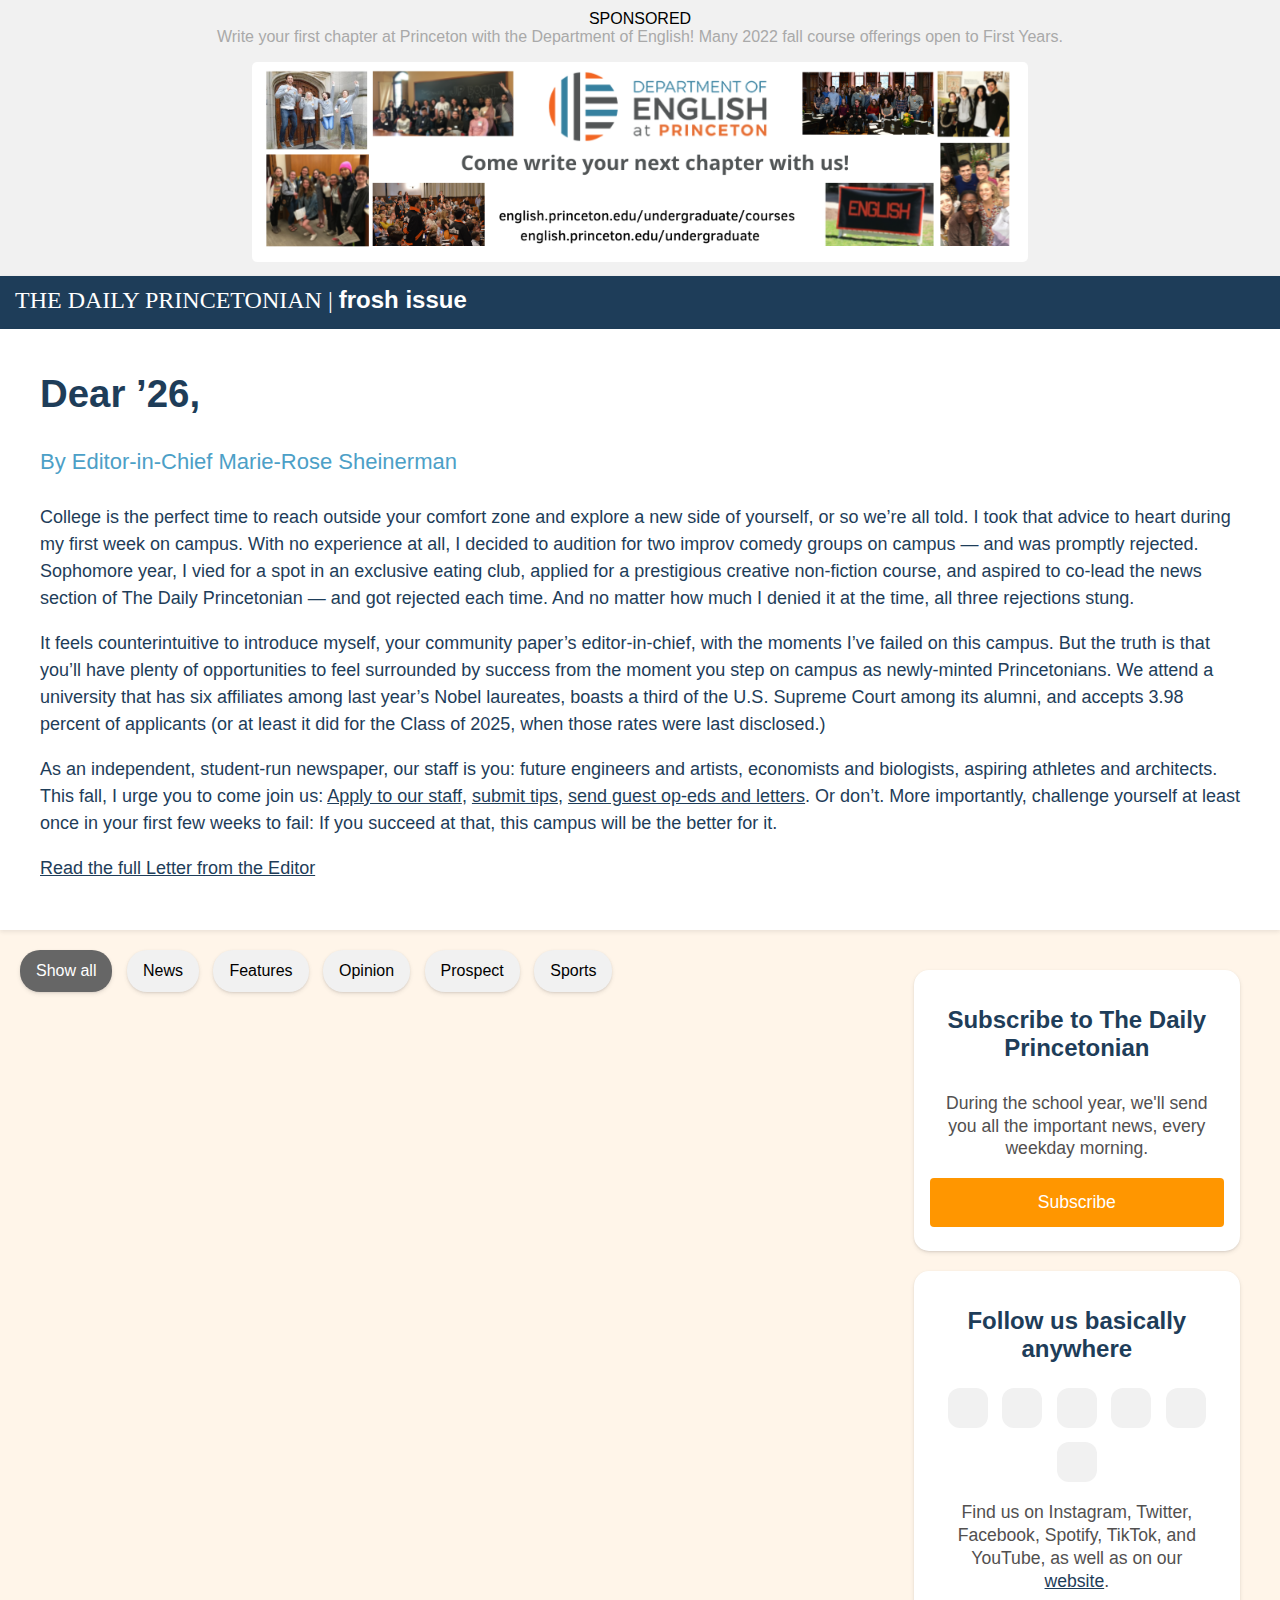
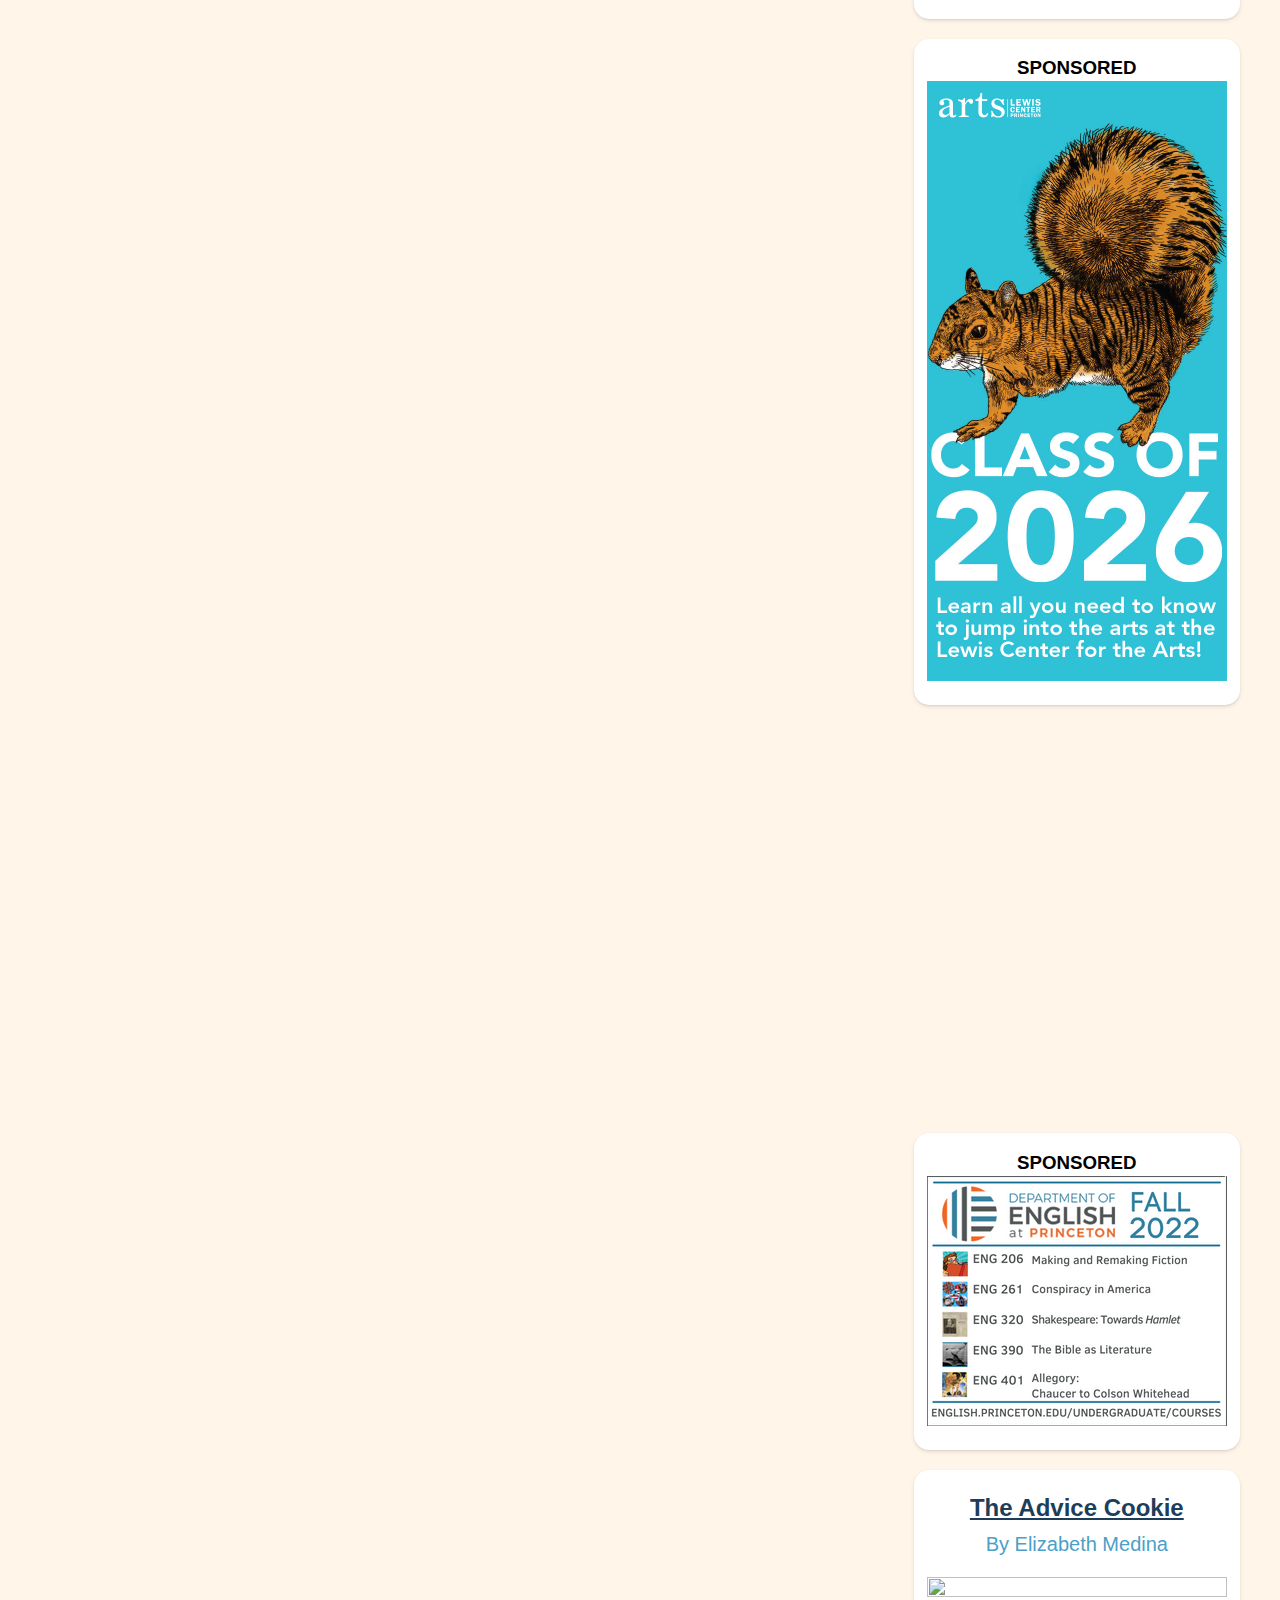
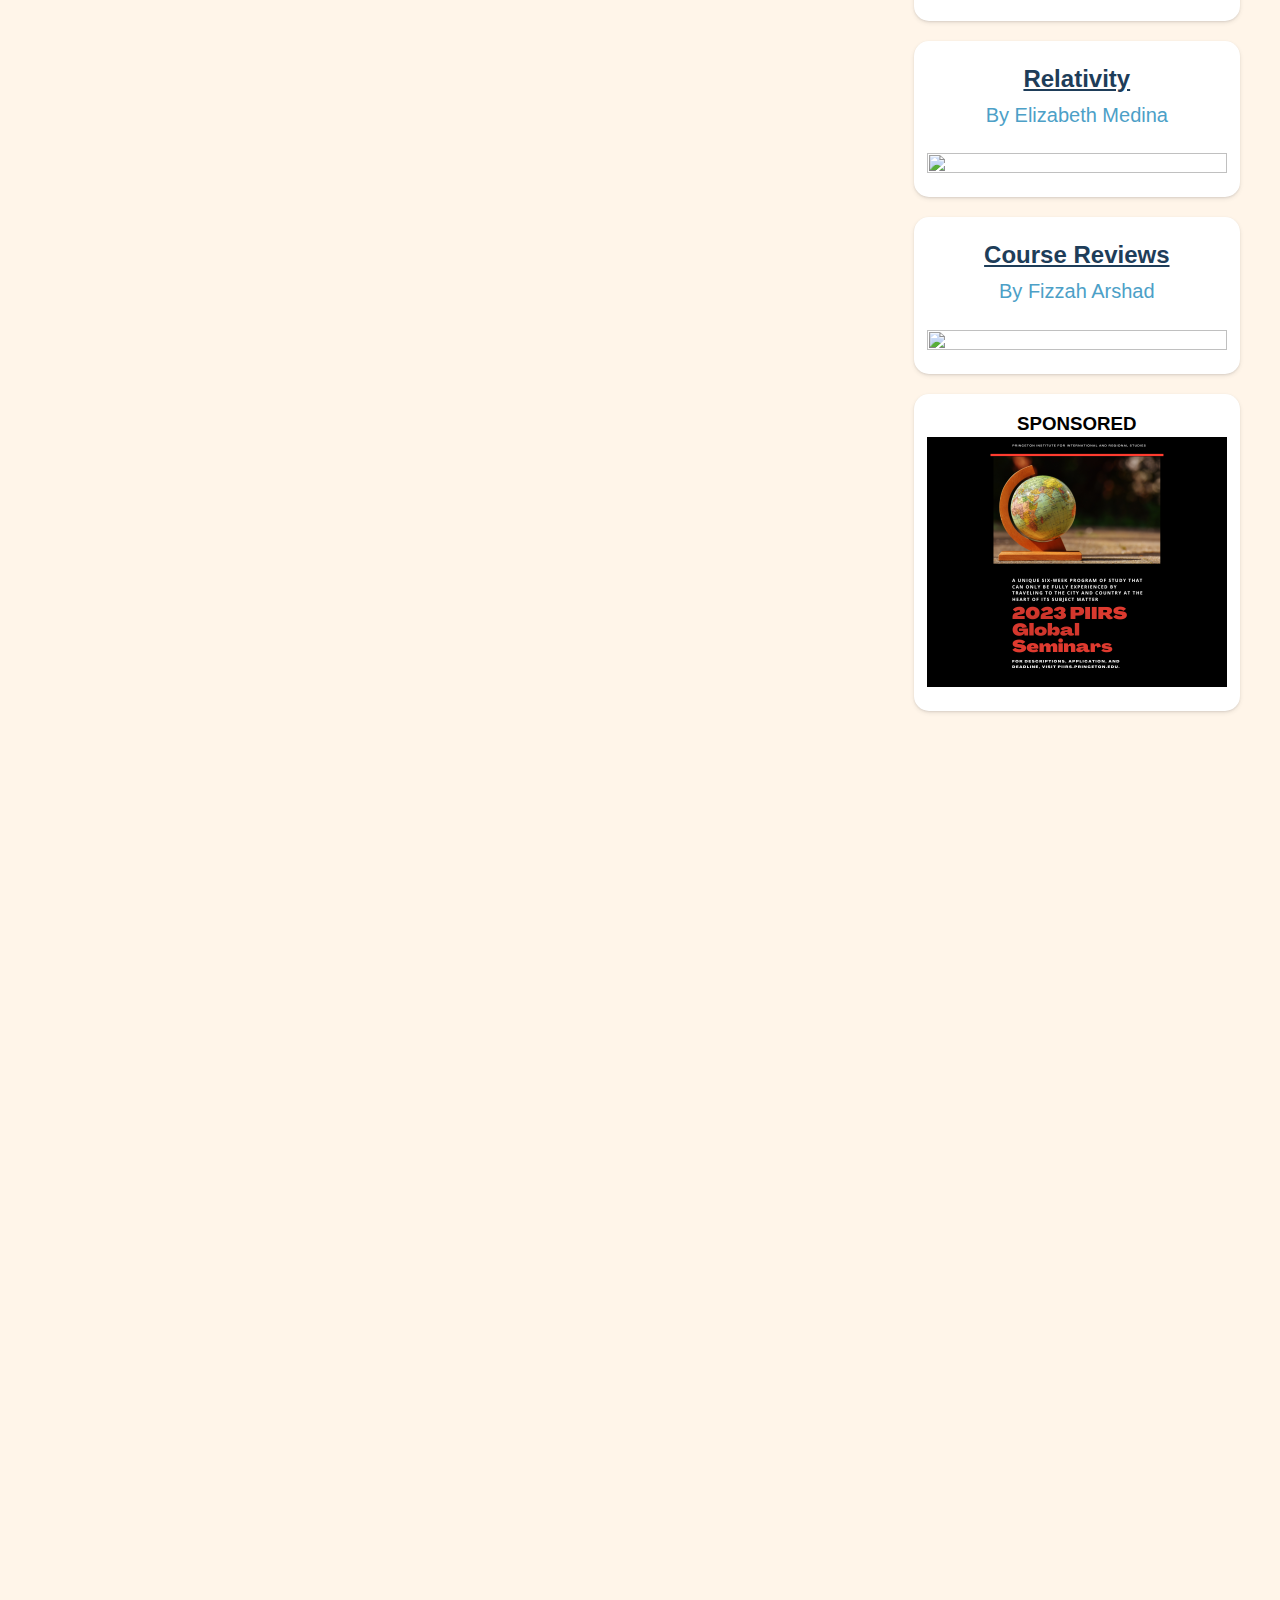
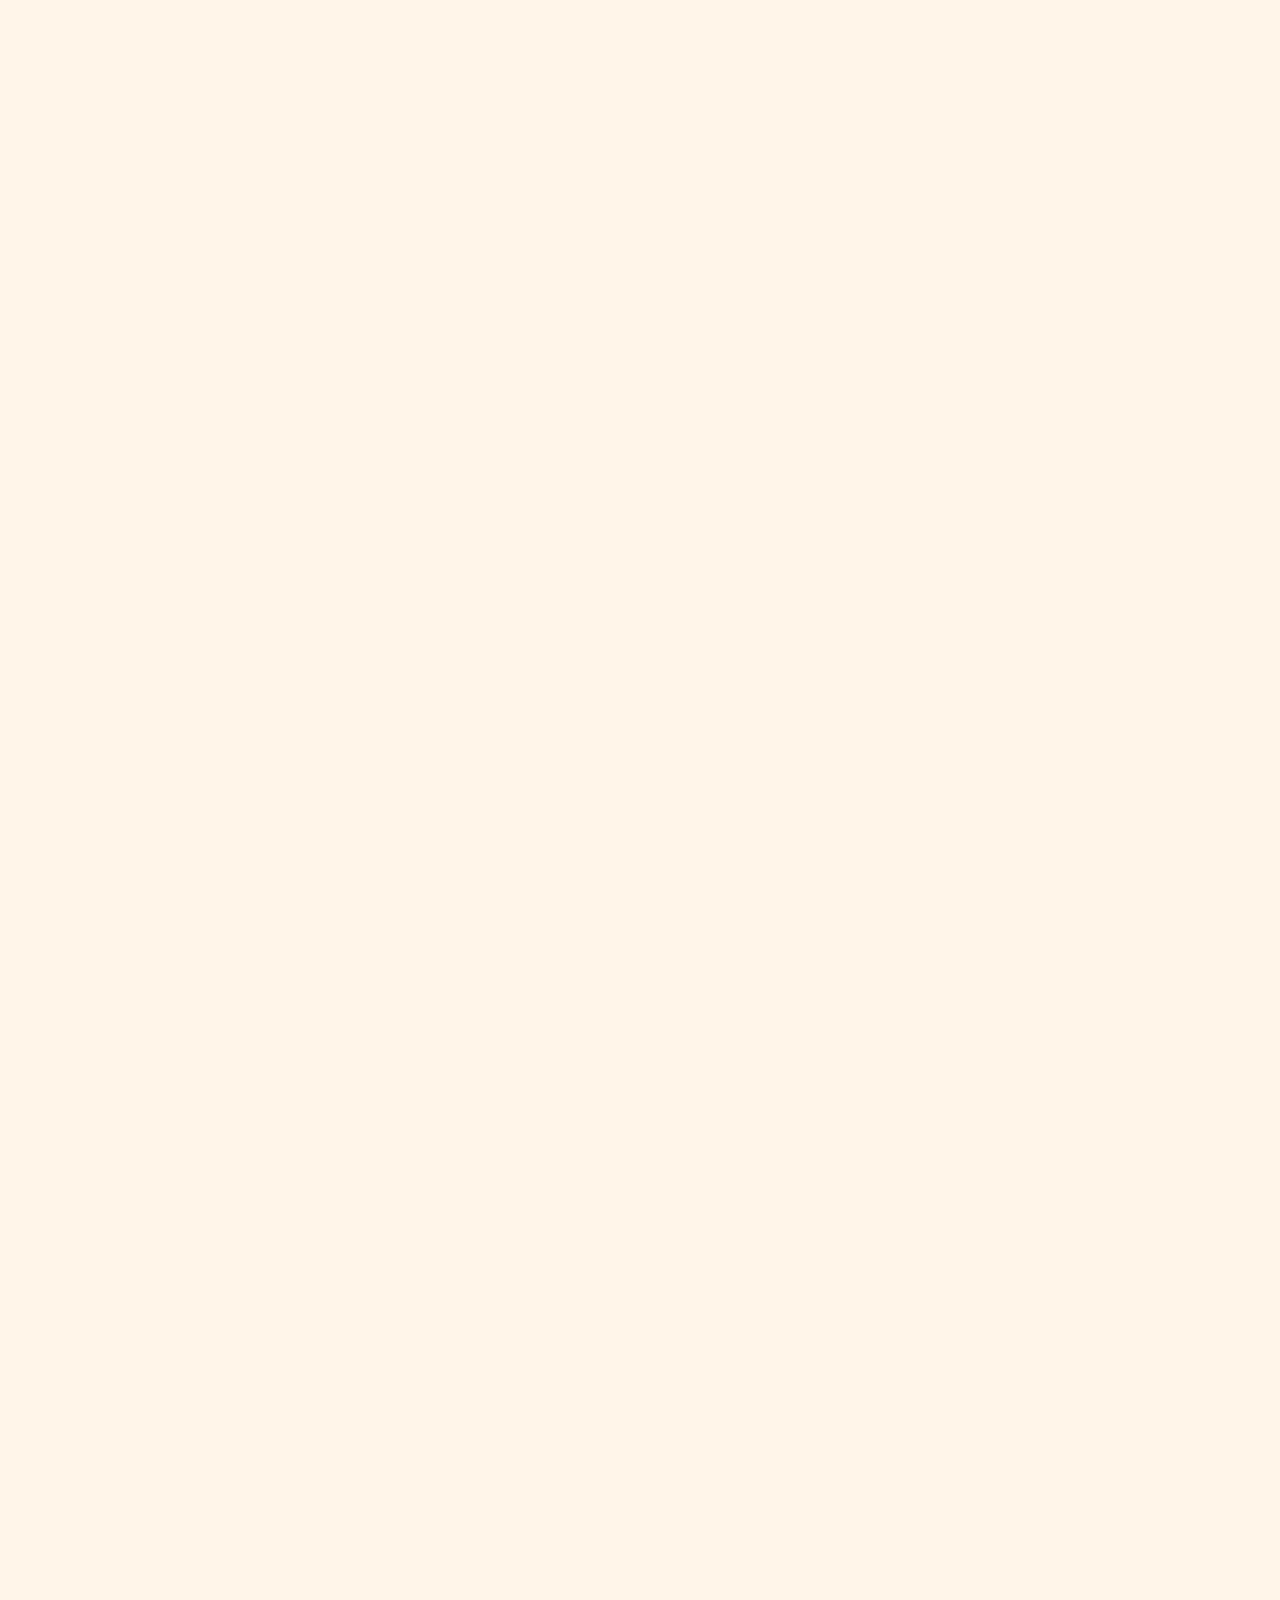
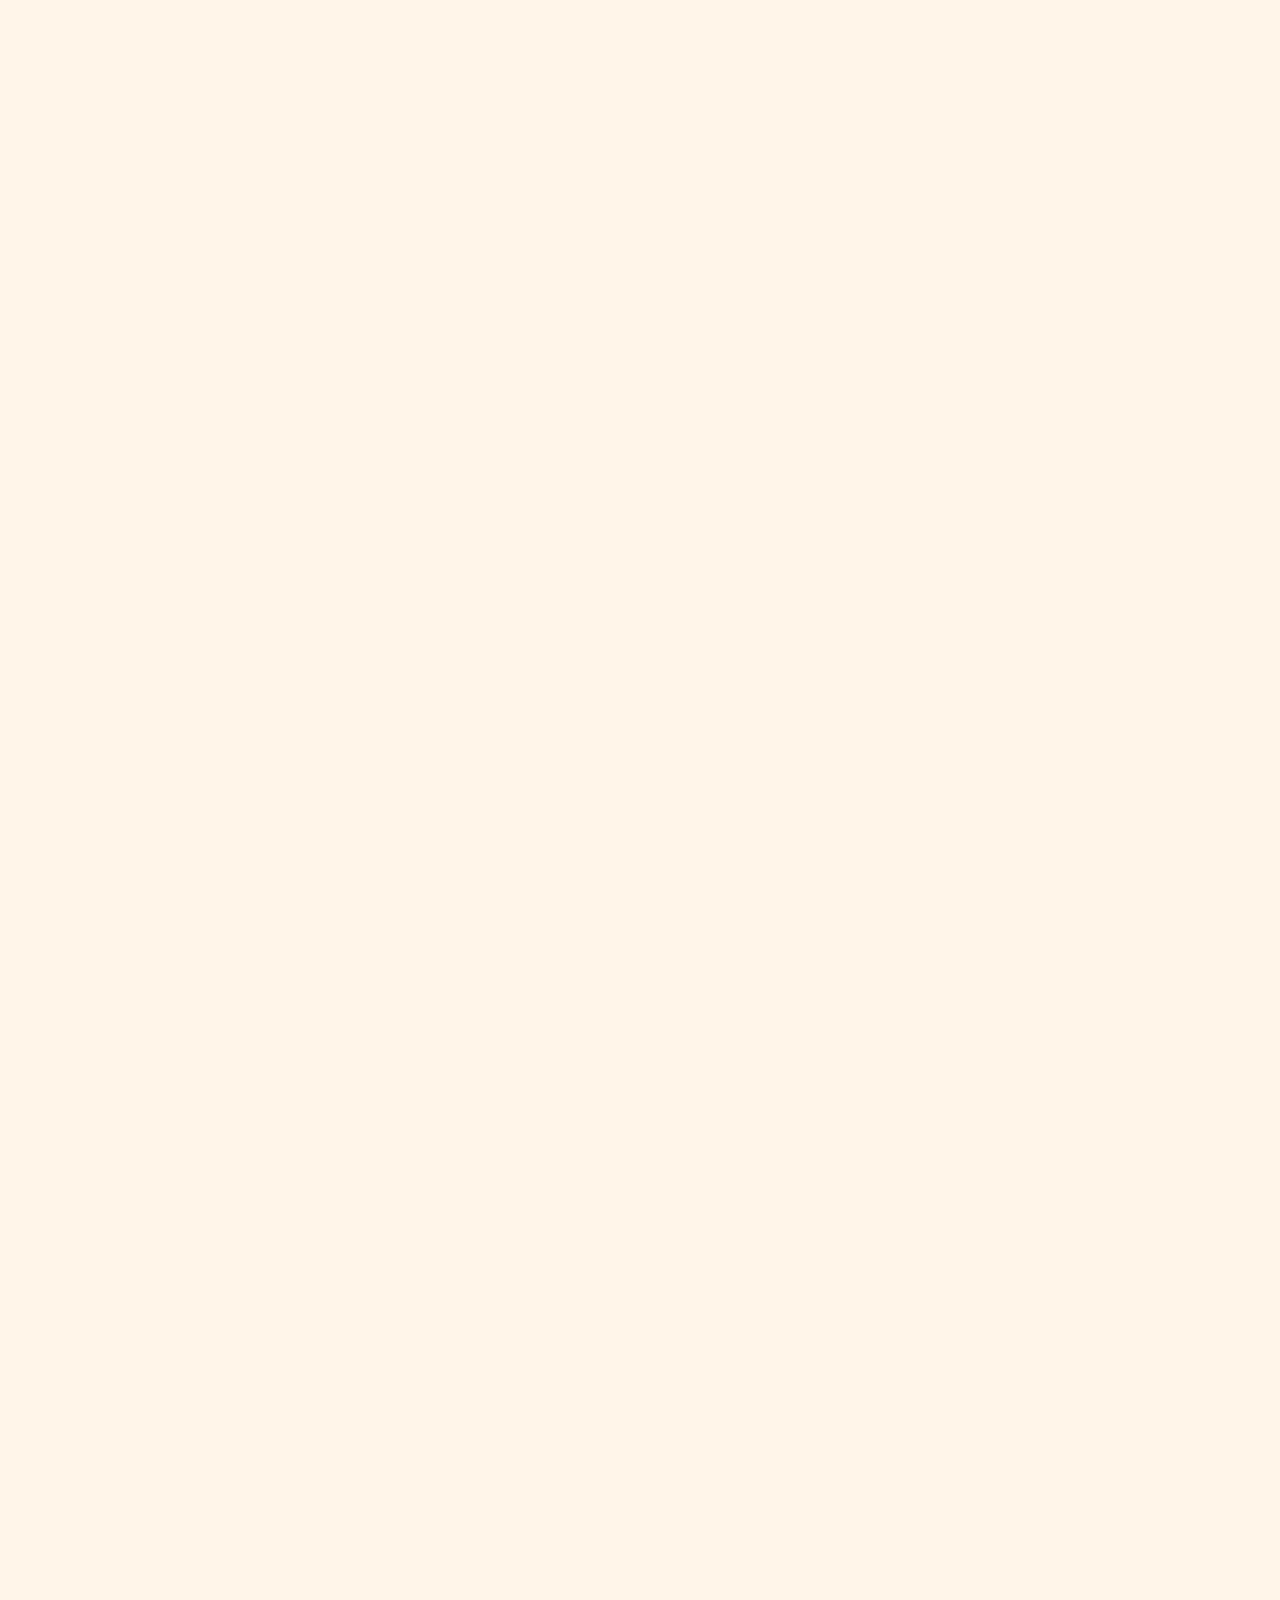
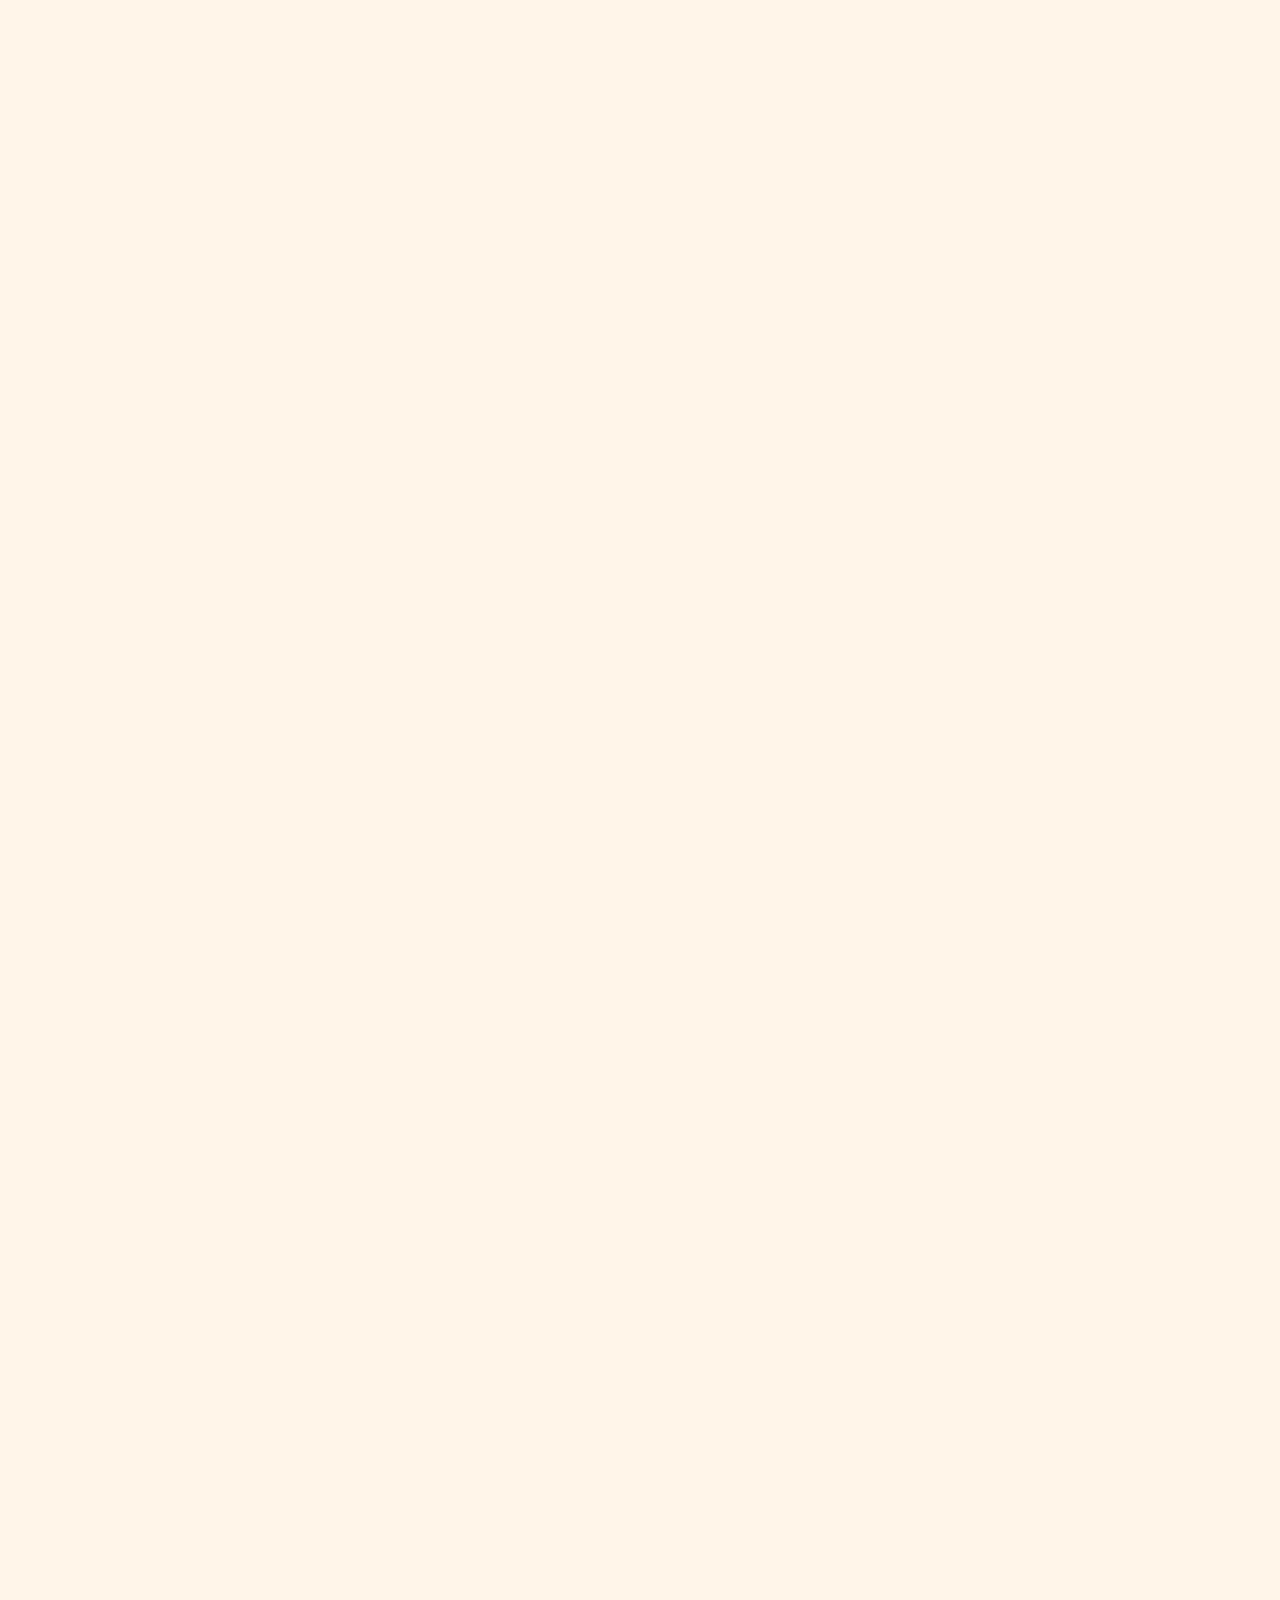
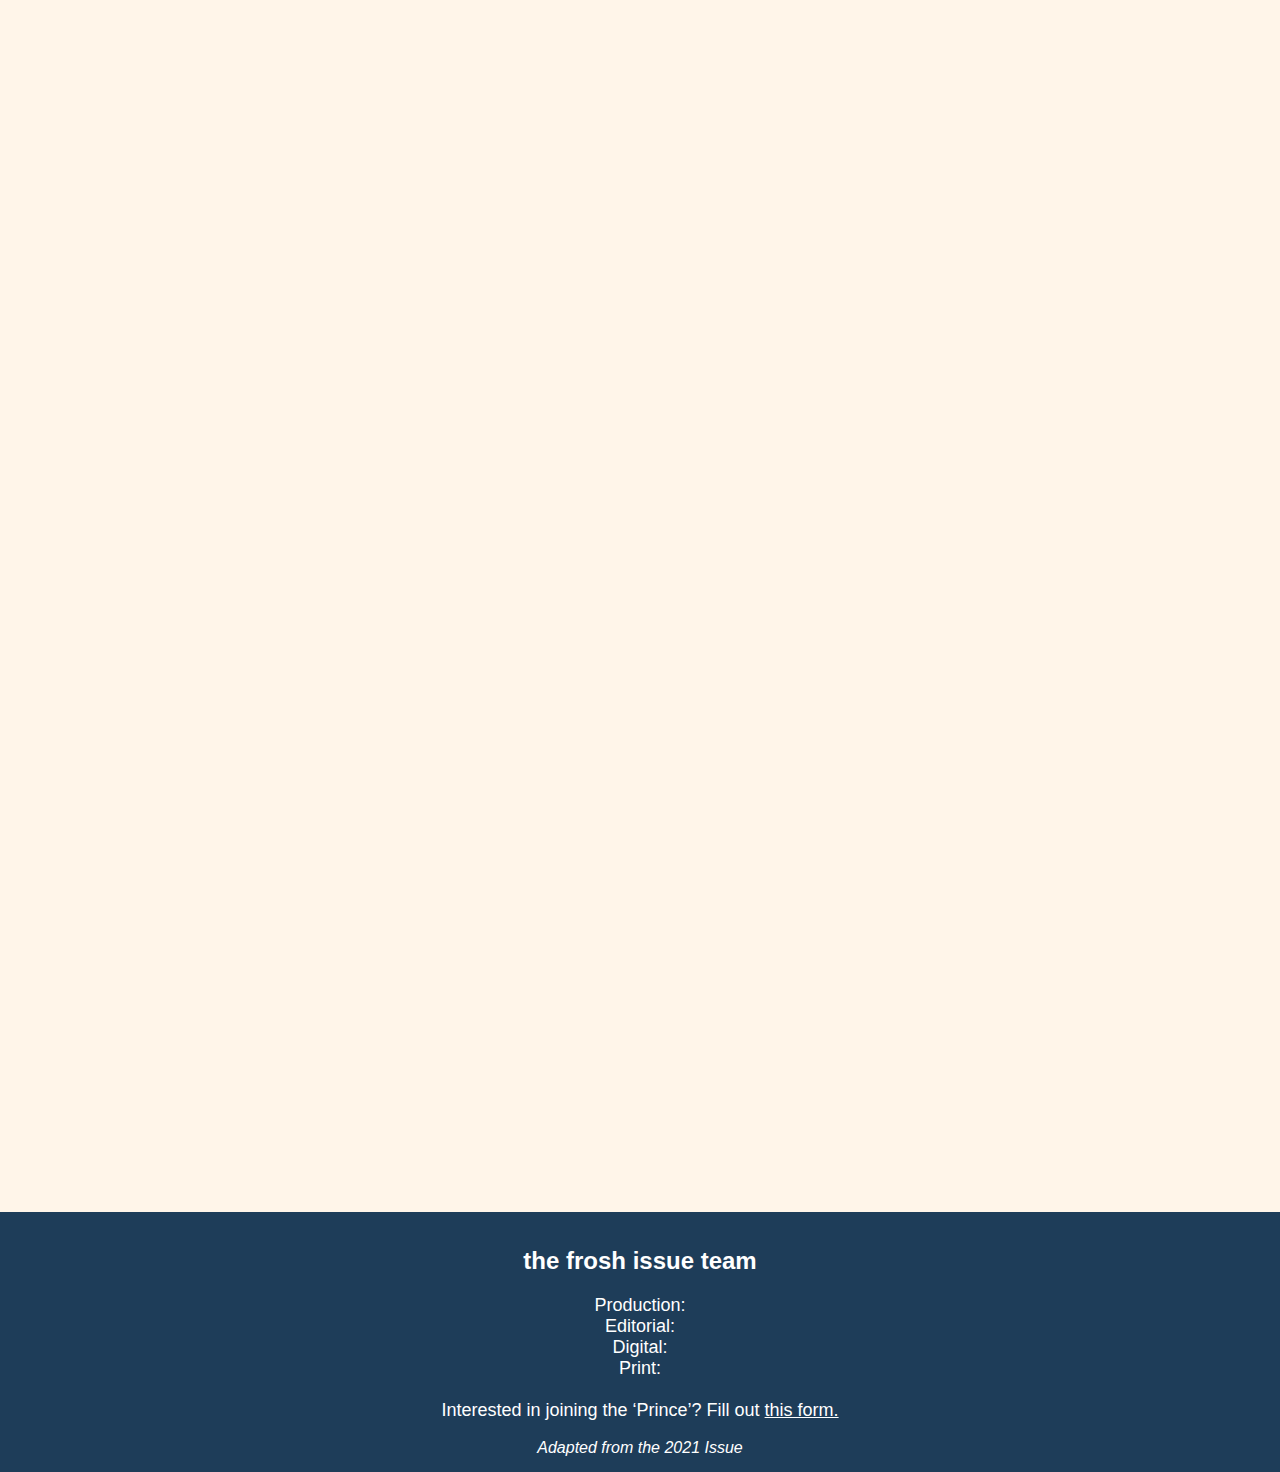
==== frosh.dailyprincetonian.com-master/index.html @ 1b33a197 "minor changes" ====
<!DOCTYPE html>
<html>
  <head>
    <meta charset="utf-8">

    <meta property="og:title" content="The 2025 frosh issue">
  <meta property="og:description" content="As you begin your Princeton journey, we would like to introduce ourselves.">
  <meta property="og:image" content="https://assets.dailyprincetonian.com/frosh.dailyprincetonian.com/preview.png">
  <meta property="og:url" content="https://frosh.dailyprincetonian.com/">

  <meta property="twitter:title" content="The 2025 frosh issue">
  <meta property="twitter:description" content="As you begin your Princeton journey, we would like to introduce ourselves.">
  <meta property="twitter:image" content="https://assets.dailyprincetonian.com/frosh.dailyprincetonian.com/preview.png">
  <meta property="twitter:card" content="https://assets.dailyprincetonian.com/frosh.dailyprincetonian.com/preview.png">

    <meta name="viewport" content="width=device-width">
    <title>Frosh Issue Class of 2025</title>
    <link href="style.css" rel="stylesheet" type="text/css" />
    <link rel="stylesheet" href="https://use.typekit.net/gkx8zdh.css">
    <link rel="stylesheet" href="https://use.typekit.net/kha5kwj.css">
      
    <link rel="stylesheet" href="https://use.typekit.net/mhl8zjo.css">

   

    <link href="https://unpkg.com/aos@2.3.1/dist/aos.css" rel="stylesheet">
    <link rel="stylesheet" href="https://unpkg.com/aos@next/dist/aos.css"/>

 <link rel="stylesheet" href="https://cdnjs.cloudflare.com/ajax/libs/font-awesome/5.15.3/css/all.min.css" integrity="sha512-iBBXm8fW90+nuLcSKlbmrPcLa0OT92xO1BIsZ+ywDWZCvqsWgccV3gFoRBv0z+8dLJgyAHIhR35VZc2oM/gI1w==" crossorigin="anonymous" referrerpolicy="no-referrer" />

 <link rel="icon" type="image/x-icon" href="https://dirgyzwl2hnqq.cloudfront.net/8ab5ccf6483af37484451354a9d9e4e3/dist/img/favicons/android-icon-192x192.png">

  </head>


  <body>

    
    <script src="https://ajax.googleapis.com/ajax/libs/jquery/3.3.1/jquery.min.js"></script>

    <script src="script.js"></script>

   
<script>
$(document).ready(function(){
  // Add smooth scrolling to all links
  $("a").on('click', function(event) {

    // Make sure this.hash has a value before overriding default behavior
    if (this.hash !== "") {
      // Prevent default anchor click behavior
      event.preventDefault();

      // Store hash
      var hash = this.hash;

      // Using jQuery's animate() method to add smooth page scroll
      // The optional number (800) specifies the number of milliseconds it takes to scroll to the specified area
      $('html, body').animate({
        scrollTop: $(hash).offset().top
      }, 1000, function(){
   
        // Add hash (#) to URL when done scrolling (default click behavior)
        window.location.hash = hash;
      });
    } // End if
  });
});
</script>




<div class="banner">
  SPONSORED <p>Write your first chapter at Princeton with the Department of English! Many 2022 fall course offerings open to First Years.</p>
<a href="https://english.princeton.edu/undergraduate/courses"><img src="billboard.png"></a>
</div>

<div id="navbar">
  
  <div class="topnav navbar">
  <p class="name-logo"><a href="www.dailyprincetonian.com" style="font-family: minion-pro; font-size: 24px; margin-top: 0px; padding-top: 0px">THE DAILY PRINCETONIAN | <span style="font-family: sofia-pro, sans-serif; font-weight: 600">frosh issue</span></a></p>
  <div class="topnav-right">
    
  </div>
</div>
</div>


<div class="content-body">

  <div id="top">
    <h2 id="title">Dear ’26,</h2>
    <h4>By Editor-in-Chief Marie-Rose Sheinerman</h4>
  
    
  
  <p>College is the perfect time to reach outside your comfort zone and explore a new side of yourself, or so we’re all told. I took that advice to heart during my first week on campus. With no experience at all, I decided to audition for two improv comedy groups on campus — and was promptly rejected. Sophomore year, I vied for a spot in an exclusive eating club, applied for a prestigious creative non-fiction course, and aspired to co-lead the news section of The Daily Princetonian — and got rejected each time. And no matter how much I denied it at the time, all three rejections stung.
  </p>
  
  <p>It feels counterintuitive to introduce myself,  your community paper’s editor-in-chief, with the moments I’ve failed on this campus. But the truth is that you’ll have plenty of opportunities to feel surrounded by success from the moment you step on campus as newly-minted Princetonians. We attend a university that has six affiliates among last year’s Nobel laureates, boasts a third of the U.S. Supreme Court among its alumni, and accepts 3.98 percent of applicants (or at least it did for the Class of 2025, when those rates were last disclosed.)
  </p>
  
 <!--  <p>It has taken me time to understand that growth — the vital academic, personal, and social growth that college years afford — comes from your successes, sure, but perhaps even more so from the times you fall short of your own goals. As an assistant opinion editor, Audrey Chau, <a href = "https://www.dailyprincetonian.com/article/2021/11/princeton-ivy-league-failure-success-gpa">argues</a> in these pages, “Princeton students, who are often defined by their successes, need to fail early and fail often.”
  </p>
  
  <p>For my part, I will never regret the times when I reached for new opportunities and failed. Because that very act of reaching brought me success as well, though perhaps not the kind I envisioned in the moment. I’ve found an authentic community on campus, friends who push me to be the best version of myself, and an organization through which I feel I can make meaning.
  </p>
  
  <p>We at <a href="www.dailyprincetonian.com">The Daily Princetonian</a> try to reflect the humanity in our community. Like everyone else, we don’t always succeed, but at our best we can reflect the stories of students just like you and me: students navigating the task of building this temporary home, fighting to bring their full selves to the communities they love, and pushing for a campus that strives each day to live up to the ideals it professes.
  </p> -->
  
  <p>As an independent, student-run newspaper, our staff is you: future engineers and artists, economists and biologists, aspiring athletes and architects. This fall, I urge you to come join us: <a href="https://join.dailyprincetonian.com/">Apply to our staff</a>, <a href="https://www.dailyprincetonian.com/page/submit">submit tips</a>, <a href="https://www.dailyprincetonian.com/page/contact">send guest op-eds and letters</a>. Or don’t. More importantly, challenge yourself at least once in your first few weeks to fail: If you succeed at that, this campus will be the better for it.
  </p>

  <p><a href="letter-from-editor.html" id="back-editor">Read the full Letter from the Editor</a>
  </p>
  
  </div>


    


 <div class="wrapper">   

  <div class="container articles">

    <div id="myBtnContainer">
      <button class="btn1 active" onclick="filterSelection('all')"> Show all</button>
      <button class="btn1" onclick="filterSelection('news')"> News</button>
      <button class="btn1" onclick="filterSelection('features')"> Features</button>
      <button class="btn1" onclick="filterSelection('opinion')"> Opinion</button>
      <button class="btn1" onclick="filterSelection('prospect')"> Prospect</button>
      <button class="btn1" onclick="filterSelection('sports')"> Sports</button>
    </div>
  
        <div class="filterDiv content" data-aos="fade-up">
            <div class="row">
              <div class="column left">
              <div class="thumbnail"><img src="https://assets.dailyprincetonian.com/frosh.dailyprincetonian.com/frosh-dictionary.png"></div></div>
              <div class="column right">
              <a href="frosh-dictionary.html"><h2 id="article-name">The Frosh Dictionary</h2></a>
              <h4>By Staff of The Daily Princetonian</h4>
              <p>Words you might not know yet, but definitely will.</p>
              <span class="tag">advice</span>
              
          </div>
          </div>
          </div>
  
          <div class="filterDiv news content" data-aos="fade-up">
            <div class="row">
              <div class="column left">
              <div class="thumbnail"><img src="https://snworksceo.imgix.net/pri/a22d6b6f-2350-4409-8025-e09728c188ca.sized-1000x1000.png?w=1000"></div></div>
              <div class="column right">
              <a href="https://www.dailyprincetonian.com/article/2022/05/princeton-2022-pre-read-announced-jordan-salama"><h2 id="article-name">Three years ago, it was an undergraduate senior thesis. Now, it’s the basis of the Class of 2026 Pre-read.</h2></a>
              <h4>By Aidan Iacobucci</h4>
              <p>'Every Day the River Changes' by Jordan Salama ’19</p>
              <span class="tag">news</span>
              </div>
          </div>   
          </div>
  
          <div class="filterDiv prospect content" data-aos="fade-up">
            <div class="row">
              <div class="column left">
              <div class="thumbnail"><img src="https://snworksceo.imgix.net/pri/b1a99a3b-0ee0-429f-80ed-6d1290c38dc4.sized-1000x1000.jpeg?w=1000"></div></div>
              <div class="column right">
              <a href="https://www.dailyprincetonian.com/article/2022/05/26-things-from-freshman-year-princeton-firestone-google-physics"><h2 id="article-name">Dear Class of 2026: Here are 26 things I've learned from my first year</h2></a>
              <h4>By Stephenie Chen</h4>
              <p>Enjoy 26 nuggets of wisdom from someone who was in your shoes last year.</p>
              <span class="tag">prospect</span>
              </div>
          </div>   
          </div>
  
          <div class="filterDiv features content" data-aos="fade-up">
            <div class="row">
              <div class="column left">
              <div class="thumbnail"><img src="https://snworksceo.imgix.net/pri/b1e29181-f99b-4795-ac79-a24fe2751deb.sized-1000x1000.JPG?w=1000"></div></div>
              <div class="column right">
              <a href="https://www.dailyprincetonian.com/article/2022/07/students-engage-informal-language-study-princeton"><h2 id="article-name">'In language there is life': Students find limitation and possibility in language practice outside University curriculum</h2></a>
              <h4>By Molly Taylor</h4>
              <p>Students help each other fill in the gaps of the University’s offerings.</p>
              <span class="tag">features</span>
              </div>
          </div>   
          </div>
  
          <div class="filterDiv opinion content" data-aos="fade-up">
            <div class="row">
              <div class="column left">
              <div class="thumbnail"><img src="https://snworksceo.imgix.net/pri/297db884-2812-4bee-86e8-9dcfb4785a51.sized-1000x1000.jpg?w=1000"></div></div>
              <div class="column right">
              <a href="https://www.dailyprincetonian.com/article/2021/11/princeton-ivy-league-failure-success-gpa"><h2 id="article-name">Princeton needs to make more space for failure amid the abundance of success</h2></a>
              <h4>By Audrey Chau</h4>
              <p>Assistant Opinion Editor Audrey Chau argues that in a campus culture geared toward ambition and success, Princeton students should make room for failure.</p>
              <span class="tag">opinion</span>
              </div>
          </div>   
          </div>
  
          <div class="filterDiv sports content" data-aos="fade-up">
            <div class="row">
              <div class="column left">
              <div class="thumbnail"><img src="https://snworksceo.imgix.net/pri/fa408820-e9d5-4c52-af39-f628f8c7984b.sized-1000x1000.jpg?w=1000"></div></div>
              <div class="column right">
              <a href="https://www.dailyprincetonian.com/article/2022/03/wbb-beats-kentucky-march-madness-2022"><h2 id="article-name">Women's basketball ousts Kentucky for second March Madness win in program history</h2></a>
              <h4>By Isabel Rodrigues</h4>
              <p>The women’s basketball team made it to the biggest stage just last year. Can they do it again in 2023? Check out the highlights ahead of the season!</p>
              <span class="tag">sports</span>
              </div>
          </div>   
          </div>
  
          <div class="filterDiv prospect content" data-aos="fade-up">
            <div class="row">
              <div class="column left">
              <div class="thumbnail"><img src="https://snworksceo.imgix.net/pri/000f19af-1b67-42bc-9417-a812c672152d.sized-1000x1000.JPG?w=1000"></div></div>
              <div class="column right">
              <a href="https://www.dailyprincetonian.com/article/2022/03/math-stem-humanities-philosophy-break-up-school-australia"><h2 id="article-name">Breaking Up with STEM</h2></a>
              <h4>By Kerrie Liang</h4>
              <p>Sometimes arriving to college means discovering that your true academic passions lie elsewhere than where you imagined.</p>
              <span class="tag">prospect</span>
              </div>
          </div>   
          </div>
          
          <div class="filterDiv features content" data-aos="fade-up">
            <div class="row">
              <div class="column left">
              <div class="thumbnail"><img src="https://snworksceo.imgix.net/pri/4571f137-3765-467b-80b7-4c0e0d2ae14a.sized-1000x1000.jpeg?w=1000"></div></div>
              <div class="column right">
              <a href="https://www.dailyprincetonian.com/article/2022/06/disabled-students-make-voices-heard-princeton-campus-advocacy"><h2 id="article-name">Disabled students at Princeton and the ongoing fight for a more inclusive campus</h2></a>
              <h4>By Naomi Hess</h4>
              <p>Students with disabilities build a home for themselves and for future students like them on campus, fighting for equity at a university not built for them.</p>
              <span class="tag">features</span>
              </div>
          </div>   
          </div>
  
          <div class="filterDiv news content" data-aos="fade-up">
            <div class="row">
              <div class="column left">
              <div class="thumbnail"><img src="https://snworksceo.imgix.net/pri/88f49f40-0fcb-4f7e-ac32-e46443445e54.sized-1000x1000.jpg?w=1000"></div></div>
              <div class="column right">
              <a href="https://www.dailyprincetonian.com/article/2022/06/princeton-professors-alumni-congress-scotus-supreme-court-roe-v-wade-dobbs-jackson-womens-health-decision"><h2 id="article-name">Princeton professors, alumni react to SCOTUS decision to overturn Roe v. Wade</h2></a>
              <h4>By Lia Opperman and Isabel Yip</h4>
              <p>The high court held that the Constitution does not confer a right to an abortion</p>
              <span class="tag">news</span>
              </div>
          </div>   
          </div>
  
          <div class="filterDiv prospect content" data-aos="fade-up">
            <div class="row">
              <div class="column left">
              <div class="thumbnail"><img src="https://snworksceo.imgix.net/pri/e273f6e5-4907-4e3e-904b-c7688bb4fd38.sized-1000x1000.jpeg?w=1000"></div></div>
              <div class="column right">
              <a href="https://www.dailyprincetonian.com/article/2021/10/cheese-pizza-princeton-contes-dangelo-italian-jules-thin-crust-nomad-den-proof"><h2 id="article-name">We tried 6 local pizza places so you don’t have to</h2></a>
              <h4>By Maria Khartchenko</h4>
              <p>Tiger Town Treats: Pizza Edition</p>
              <span class="tag">prospect</span>
              </div>
          </div>   
          </div>
  
          <div class="filterDiv opinion content" data-aos="fade-up">
            <div class="row">
              <div class="column left">
              <div class="thumbnail"><img src="https://snworksceo.imgix.net/pri/055b4d27-1a45-4ad2-9be7-9ae0ec51d27f.sized-1000x1000.JPG?w=1000"></div></div>
              <div class="column right">
              <a href="https://www.dailyprincetonian.com/article/2022/02/admissions-college-arbitrary-random-princeton-reform"><h2 id="article-name">The sham of meritocracy in Princeton admissions</h2></a>
              <h4>By Rohit Narayanan</h4>
              <p>Community Opinion Editor Rohit Narayanan uses an allegory to argue that Princeton is not the meritocratic institution it purports to be.</p>
              <span class="tag">opinion</span>
              </div>
          </div>   
          </div>
  
          <div class="filterDiv news content" data-aos="fade-up">
            <div class="row">
              <div class="column left">
              <div class="thumbnail"><img src="https://assets.dailyprincetonian.com/projects.dailyprincetonian.com/honor-code/morrison_hall.jpg"></div></div>
              <div class="column right">
              <a href="https://projects.dailyprincetonian.com/honor-code-investigation-princeton-life-after-accusation/"><h2 id="article-name">Life after accusation: Inside Princeton’s Honor Code</h2></a>
              <h4>By Marie-Rose Sheinerman and Claire Silberman</h4>
              <p>We chronicle a story of spiraling mental health, institutionalized alienation, and renewed hopes for reform.</p>
              <span class="tag">news</span>
              </div>
          </div>   
          </div>
  
          <div class="filterDiv prospect content" data-aos="fade-up">
            <div class="row">
              <div class="column left">
              <div class="thumbnail"><img src="https://snworksceo.imgix.net/pri/9fd2814c-9e8f-4d58-aa77-ef001ccee401.sized-1000x1000.JPG?w=1000"></div></div>
              <div class="column right">
              <a href="https://www.dailyprincetonian.com/article/2021/03/ice-cream-review-nassau-palmer-square-halo-pub-bent-spoon-thomas-sweet"><h2 id="article-name">We tried ice cream from 3 different shops so you don't have to</h2></a>
              <h4>By Sydney Eck</h4>
              <p>Tiger Town Treats: Ice Cream edition</p>
              <span class="tag">prospect</span>
              </div>
          </div>   
          </div>
  
          <div class="filterDiv prospect content" data-aos="fade-up">
            <div class="row">
              <div class="column left">
              <div class="thumbnail"><img src="https://snworksceo.imgix.net/pri/359796a6-c16d-4c08-8fe6-c22809f10710.sized-1000x1000.jpg?w=1000"></div></div>
              <div class="column right">
              <a href="https://www.dailyprincetonian.com/article/2021/12/new-mexico-princeton-first-year-frosh-home-thanksgiving"><h2 id="article-name">Ways to find home</h2></a>
              <h4>By Daniel Viorica</h4>
              <p>For some of you, coming to Princeton will be your first stint away from home. This student reflects on ways to find home away from home, something you will all be doing quite soon.</p>
              <span class="tag">prospect</span>
              </div>
          </div>   
          </div>
  
          <div class="filterDiv features content" data-aos="fade-up">
            <div class="row">
              <div class="column left">
              <div class="thumbnail"><img src="https://snworksceo.imgix.net/pri/b665691a-6393-4d36-bb15-426bd476c0f0.sized-1000x1000.jpg?w=1000"></div></div>
              <div class="column right">
              <a href="https://www.dailyprincetonian.com/article/2021/12/princeton-garden-theatre-feature-covid-19-reopening"><h2 id="article-name">With warm popcorn and James Bond, a Princeton institution reopens after pandemic closure</h2></a>
              <h4>By Isabel Kingston</h4>
              <p>Curious about life off campus? Read all about nights at the Princeton Garden Theatre.</p>
              <span class="tag">features</span>
              </div>
          </div>   
          </div>
  
          <div class="filterDiv sports content" data-aos="fade-up">
            <div class="row">
              <div class="column left">
              <div class="thumbnail"><img src="https://snworksceo.imgix.net/pri/285f69d7-0a4a-41a8-8b17-e2b66ec19c32.sized-1000x1000.jpg?w=1000"></div></div>
              <div class="column right">
              <a href="https://www.dailyprincetonian.com/article/2022/04/abby-meyers-marge-donovan-princeton-tigers-queer-student-athletes"><h2 id="article-name">Power couple Abby Meyers and Marge Donovan on using their platforms as queer student-athletes</h2></a>
              <h4>By Eric Fenno</h4>
              <p>Star athletes speak out for queer student inclusion in varsity sports.</p>
              <span class="tag">sports</span>
              </div>
          </div>   
          </div>
  
          <div class="filterDiv news content" data-aos="fade-up">
            <div class="row">
              <div class="column left">
              <div class="thumbnail"><img src="https://snworksceo.imgix.net/pri/b35bb24c-f473-4df6-abae-c99152a83538.sized-1000x1000.JPG?w=1000"></div></div>
              <div class="column right">
              <a href="https://www.dailyprincetonian.com/article/2022/04/princeton-course-spots-data-fall-twenty-three-2023"><h2 id="article-name">Here’s a look at course availability in Princeton’s most popular departments</h2></a>
              <h4>By Charlie Roth</h4>
              <p>Looking forward to course enrollment? Find out if your favorite class will be a competitive entry.</p>
              <span class="tag">news</span>
              </div>
          </div>   
          </div>
  
          <div class="filterDiv news content" data-aos="fade-up">
            <div class="row">
              <div class="column left">
              <div class="thumbnail"><img src="https://snworksceo.imgix.net/pri/2e8f962e-9846-4817-9348-83c0987c3647.sized-1000x1000.jpg?w=1000"></div></div>
              <div class="column right">
              <a href="https://www.dailyprincetonian.com/article/2022/03/princeton-university-shows-support-for-ukraine"><h2 id="article-name">Princeton students fundraise, petition, express solidarity with Ukraine following Russian invasion</h2></a>
              <h4>By Hope Perry</h4>
              <p>Read about how Princetonians reacted to the Russian invasion of Ukraine.</p>
              <span class="tag">news</span>
              </div>
          </div>   
          </div>
  
          <div class="filterDiv opinion content" data-aos="fade-up">
            <div class="row">
              <div class="column left">
              <div class="thumbnail"><img src="https://snworksceo.imgix.net/pri/6be7921a-bb13-4a27-a906-bfc603aa0413.sized-1000x1000.jpeg?w=1000"></div></div>
              <div class="column right">
              <a href="https://www.dailyprincetonian.com/article/2021/11/princeton-orientation-firstyears-reform"><h2 id="article-name">Reform FYRE panels</h2></a>
              <h4>By Stephenie Chen</h4>
              <p>Upon arrival to campus, you will become very familiar with FYRE panels. Contributing Columnist Stephanie Chen proposes reforms to the system.</p>
              <span class="tag">opinion</span>
              </div>
          </div>   
          </div>
  
          <div class="filterDiv prospect content" data-aos="fade-up">
            <div class="row">
              <div class="column left">
              <div class="thumbnail"><img src="https://snworksceo.imgix.net/pri/3acb538b-02e1-4013-9b65-0f04646bd7c1.sized-1000x1000.jpg?w=1000"></div></div>
              <div class="column right">
              <a href="https://www.dailyprincetonian.com/article/2021/09/iced-latte-princeton-witherspoon-nassau-starbucks-small-world-coffee-club-rojos"><h2 id="article-name">We tried 6 iced lattes in Princeton so you don’t have to</h2></a>
              <h4>By Sydney Eck</h4>
              <p>Tiger Town Treats: Iced Latte Edition</p>
              <span class="tag">prospect</span>
              </div>
          </div>   
          </div>
  
          <div class="filterDiv features content" data-aos="fade-up">
            <div class="row">
              <div class="column left">
              <div class="thumbnail"><img src="https://snworksceo.imgix.net/pri/0f462f29-ddf8-4a55-993f-c804c6384050.sized-1000x1000.jpeg?w=1000"></div></div>
              <div class="column right">
              <a href="https://www.dailyprincetonian.com/article/2022/03/heather-parker-dining-hall-q-and-a"><h2 id="article-name">Princeton’s friendliest face: a Q&A with Mathey College’s ‘Ms. Heather’</h2></a>
              <h4>By Sydney Eck</h4>
              <p>If you ever eat in Roma (you will), Ms. Heather will brighten your day no matter what. Get to know her ahead of time with this Q&A.</p>
              <span class="tag">features</span>
              </div>
          </div>   
          </div>
  
          <div class="filterDiv opinion content" data-aos="fade-up">
            <div class="row">
              <div class="column left">
              <div class="thumbnail"><img src="https://snworksceo.imgix.net/pri/abb37c6b-3f2d-4c65-9d4f-74fbcb2bbed0.sized-1000x1000.jpeg?w=1000"></div></div>
              <div class="column right">
              <a href="https://www.dailyprincetonian.com/article/2022/01/diversity-inclusion-athletics-sports-teams"><h2 id="article-name">Princeton’s commitment to inclusion must extend to athletics</h2></a>
              <h4>By AJ Lonski</h4>
              <p>Athletics are a big part of campus life, and not just for varsity athletes. Guest Contributor AJ Lonski argues for greater inclusivity in athletics, especially for members of the LGBTQ+ community.</p>
              <span class="tag">opinion</span>
              </div>
          </div>   
          </div>
  
          <div class="filterDiv news content" data-aos="fade-up">
            <div class="row">
              <div class="column left">
              <div class="thumbnail"><img src="https://snworksceo.imgix.net/pri/b45b84d5-752a-41c9-96cd-722d57268cf0.sized-1000x1000.jpg?w=1000"></div></div>
              <div class="column right">
              <a href="https://www.dailyprincetonian.com/article/2022/04/room-draw-data-princeton-housing-construction-hres-residential-college"><h2 id="article-name">We analyzed room draw; over 50% of available housing will be next to construction</h2></a>
              <h4>By Sam Kagan, Anika Maskara, and Lia Opperman</h4>
              <p>We found out that you’re more likely than not to live next to construction this fall. Sorry. Read all about it here.</p>
              <span class="tag">news</span>
              </div>
          </div>   
          </div>
  
          <div class="filterDiv sports content" data-aos="fade-up">
            <div class="row">
              <div class="column left">
              <div class="thumbnail"><img src="https://snworksceo.imgix.net/pri/1a0ca606-f41c-489e-a622-b90ef3e4a2aa.sized-1000x1000.jpg?w=1000"></div></div>
              <div class="column right">
              <a href="https://www.dailyprincetonian.com/article/2022/05/princeton-tigers-womens-golf-ivy-league-title-ncaa-stanford-regional-2022"><h2 id="article-name">Women’s golf wins Ivy League title, finishes sixth in Stanford Regional at NCAAs</h2></a>
              <h4>By Wilson Conn</h4>
              <p>Don’t sleep on golf! Check out this story of Princeton women’s golf and their Ivy League title.</p>
              <span class="tag">sports</span>
              </div>
          </div>   
          </div>
  
          <div class="filterDiv news content" data-aos="fade-up">
            <div class="row">
              <div class="column left">
              <div class="thumbnail"><img src="https://snworksceo.imgix.net/pri/ea2e3619-09d0-4488-80bd-6570d9a36206.sized-1000x1000.jpg?w=1000"></div></div>
              <div class="column right">
              <a href="https://www.dailyprincetonian.com/article/2022/04/usg-undergraduate-student-government-compromise-referendum-3-caterpillar-construction-israel-palestine-bds-appeal"><h2 id="article-name">USG Senate upholds appeal over Caterpillar referendum, will withhold statement to University for or against referendum</h2></a>
              <h4>By Katherine Dailey, Paige Cromley, and Annie Rupertus</h4>
              <p>“[W]ith a majority of student votes, Referendum 3 passes”</p>
              <span class="tag">news</span>
              </div>
          </div>   
          </div>
  
          <div class="filterDiv prospect content" data-aos="fade-up">
            <div class="row">
              <div class="column left">
              <div class="thumbnail"><img src="https://snworksceo.imgix.net/pri/f6c6a3a6-114f-46d1-bb74-43cbd0420aef.sized-1000x1000.jpeg?w=1000"></div></div>
              <div class="column right">
              <a href="https://www.dailyprincetonian.com/article/2022/02/on-van-gogh-what-it-means-to-be-useful-in-the-world"><h2 id="article-name">On Van Gogh: what it means to be ‘useful’ in the world</h2></a>
              <h4>By Thia Bian</h4>
              <p>A student reflects on the pressures of the outside world and embracing the smaller joys in life.</p>
              <span class="tag">prospect</span>
              </div>
          </div>   
          </div>
  
          <div class="filterDiv news content" data-aos="fade-up">
            <div class="row">
              <div class="column left">
              <div class="thumbnail"><img src="https://snworksceo.imgix.net/pri/0d4cdf96-fd45-4f07-a924-6a0c4261828b.sized-1000x1000.jpg?w=1000"></div></div>
              <div class="column right">
              <a href="https://www.dailyprincetonian.com/article/2022/06/divestment-update-princeton-fossil-fuels-dissociation-trustees"><h2 id="article-name">Faculty report recommends criteria for Princeton to evaluate companies for fossil fuel dissociation</h2></a>
              <h4>By Tess Weinreich</h4>
              <p>USG President Mayu Takeuchi ’23 called the report a “substantive step forward.”</p>
              <span class="tag">news</span>
              </div>
          </div>   
          </div>
  
          <div class="filterDiv opinion content" data-aos="fade-up">
            <div class="row">
              <div class="column left">
              <div class="thumbnail"><img src="https://snworksceo.imgix.net/pri/1018484f-cfe4-427c-9c4a-ef0394d4d9f4.sized-1000x1000.jpg?w=1000"></div></div>
              <div class="column right">
              <a href="https://www.dailyprincetonian.com/article/2022/02/stem-intro-courses-humanites-exploration"><h2 id="article-name">Why won’t anyone teach me math?</h2></a>
              <h4>By Abigail Rabieh</h4>
              <p>Thanks to Princeton’s distribution requirements, you might have to take a math class. Columnist Abigail Rabieh discusses her experience trying to find an accessible course.</p>
              <span class="tag">opinion</span>
              </div>
          </div>   
          </div>
  
          <div class="filterDiv prospect content" data-aos="fade-up">
            <div class="row">
              <div class="column left">
              <div class="thumbnail"><img src="https://snworksceo.imgix.net/pri/7a58d5b2-9d93-4318-8db0-f62c5a166517.sized-1000x1000.png?w=1000"></div></div>
              <div class="column right">
              <a href="https://www.dailyprincetonian.com/article/2022/05/princeton-campus-architecture-fitting-in-first-year-to-senior-graduation"><h2 id="article-name">A lot of different flowers make a bouquet: Reflecting on the past four years</h2></a>
              <h4>By Harsimran Makkad</h4>
              <p>Graduation is likely the last thing on your mind (you haven’t even arrived yet!), but check out this moving reflection from a recently graduated senior.</p>
              <span class="tag">prospect</span>
              </div>
          </div>   
          </div>
  
          <div class="filterDiv news content" data-aos="fade-up">
            <div class="row">
              <div class="column left">
              <div class="thumbnail"><img src="https://snworksceo.imgix.net/pri/4a36277e-1124-4bc9-97f5-9da505e82587.sized-1000x1000.jpg?w=1000"></div></div>
              <div class="column right">
              <a href="https://www.dailyprincetonian.com/article/2022/05/princeton-professor-joshua-katz-fired-classics-investigation-board-of-trustees"><h2 id="article-name">Princeton dismisses professor Joshua Katz ‘effective immediately’ after U. investigation finds policy violations</h2></a>
              <h4>By Paige Cromley and Evelyn Doskoch</h4>
              <p>The topic of much campus discussion incoming students can hear.</p>
              <span class="tag">news</span>
              </div>
          </div>   
          </div>
  
          <div class="filterDiv opinion content" data-aos="fade-up">
            <div class="row">
              <div class="column left">
              <div class="thumbnail"><img src="https://snworksceo.imgix.net/pri/c1a742c1-7024-4701-a4f9-db0b0a295ba4.sized-1000x1000.png?w=1000"></div></div>
              <div class="column right">
              <a href="https://www.dailyprincetonian.com/article/2021/10/competitive-clubs-princeton-selective-extracurriculars-wealthy"><h2 id="article-name">Competitive clubs: how Princeton’s selective extracurriculars favor the wealthy</h2></a>
              <h4>By Genrietta Churbanova</h4>
              <p>Head Opinion Editor Genrietta Churbanova argues that campus clubs should be more accessible — especially in terms of prior experience and socioeconomic status.</p>
              <span class="tag">opinion</span>
              </div>
          </div>   
          </div>
  
          <div class="filterDiv prospect content" data-aos="fade-up">
            <div class="row">
              <div class="column left">
              <div class="thumbnail"><img src="https://snworksceo.imgix.net/pri/0d8b4d19-e28a-4889-8df4-2ee9dde7994d.sized-1000x1000.jpeg?w=1000"></div></div>
              <div class="column right">
              <a href="https://www.dailyprincetonian.com/article/2021/11/princeton-registrar-new-courses-eisgruber-christmas-opportunity"><h2 id="article-name">An Ode to Course Offerings Day</h2></a>
              <h4>By José Pablo Fernández García</h4>
              <p>You will get to experience the beauty of Course Offerings Day. Curious about what the hype is over? This student tells you in a nostalgic reflection.</p>
              <span class="tag">prospect</span>
              </div>
          </div>   
          </div>
  
          <div class="filterDiv sports content" data-aos="fade-up">
            <div class="row">
              <div class="column left">
              <div class="thumbnail"><img src="https://snworksceo.imgix.net/pri/98cd4d62-08f9-4be0-b924-5088d9a1dcb4.sized-1000x1000.jpeg?w=1000"></div></div>
              <div class="column right">
              <a href="https://www.dailyprincetonian.com/article/2022/03/princeton-mens-indoor-track-and-field-ncaa-ivy-league-2022-sports"><h2 id="article-name">Men’s track and field earns eight All-American honors at NCAA Indoor Championships</h2></a>
              <h4>By Julia Nguyen</h4>
              <p>Even when they’re at the top, Tigers aren’t satisfied: The men’s track and field team strives for even greater glory next season.</p>
              <span class="tag">sports</span>
              </div>
          </div>   
          </div>
  
          <div class="filterDiv news content" data-aos="fade-up">
            <div class="row">
              <div class="column left">
              <div class="thumbnail"><img src="https://snworksceo.imgix.net/pri/97934389-2160-4bc7-8376-11a9048c5b7c.sized-1000x1000.jpg?w=1000"></div></div>
              <div class="column right">
              <a href="https://www.dailyprincetonian.com/article/2022/06/princeton-university-laura-wooten-hall-rename-marx-hall"><h2 id="article-name">University renames Marx Hall to honor Laura Wooten, the nation’s longest-serving election poll worker</h2></a>
              <h4>By Madeleine LeBeau</h4>
              <p>If you sign up for an introductory philosophy class, you may be one of the first Princeton students to sit for lecture in Laura Wooten Hall.</p>
              <span class="tag">news</span>
              </div>
          </div>   
          </div>
  
          <div class="filterDiv opinion content" data-aos="fade-up">
            <div class="row">
              <div class="column left">
              <div class="thumbnail"><img src="https://snworksceo.imgix.net/pri/7dce7696-d8fe-4380-b0e9-7fa6c80f78ad.sized-1000x1000.jpg?w=1000"></div></div>
              <div class="column right">
              <a href="https://www.dailyprincetonian.com/article/2021/12/lets-stop-giving-grades-dean-dolan-princeton-stress"><h2 id="article-name">Let’s stop giving grades</h2></a>
              <h4>By Josiah Gouker</h4>
              <p>You’re going to spend the next four years worrying about grades. Columnist Josiah Gouker argues we should abolish the grading system all together.</p>
              <span class="tag">opinion</span>
              </div>
          </div>   
          </div>
  
  
      </div>
      
    <script>
      filterSelection("all")
      function filterSelection(c) {
        var x, i;
        x = document.getElementsByClassName("filterDiv");
        if (c == "all") c = "";
        for (i = 0; i < x.length; i++) {
          w3RemoveClass(x[i], "show");
          if (x[i].className.indexOf(c) > -1) w3AddClass(x[i], "show");
        }
      }
      
      function w3AddClass(element, name) {
        var i, arr1, arr2;
        arr1 = element.className.split(" ");
        arr2 = name.split(" ");
        for (i = 0; i < arr2.length; i++) {
          if (arr1.indexOf(arr2[i]) == -1) {element.className += " " + arr2[i];}
        }
      }
      
      function w3RemoveClass(element, name) {
        var i, arr1, arr2;
        arr1 = element.className.split(" ");
        arr2 = name.split(" ");
        for (i = 0; i < arr2.length; i++) {
          while (arr1.indexOf(arr2[i]) > -1) {
            arr1.splice(arr1.indexOf(arr2[i]), 1);     
          }
        }
        element.className = arr1.join(" ");
      }
      
      // Add active class to the current button (highlight it)
      var btnContainer = document.getElementById("myBtnContainer");
      var btns = btnContainer.getElementsByClassName("btn1");
      for (var i = 0; i < btns.length; i++) {
        btns[i].addEventListener("click", function(){
          var current = document.getElementsByClassName("active");
          current[0].className = current[0].className.replace(" active", "");
          this.className += " active";
        });
      }
      </script>
    
    

<div class="container sidebar">
      <div class="preorder" >
<div id="subscribe"><h2> Subscribe to The Daily Princetonian </h2></div>
  
<!-- <h3 style="text-align:center" style="color: #1e3d59;"> receive newsletters with curated content</h3> -->
<p style="text-align:center">During the school year, we'll send you all the important news, every weekday morning.
</p>
<a href= "https://subscribe.dailyprincetonian.com/" style="text-decoration: none"><div id="subscribe-button" >Subscribe</div></a>
</div>

      <div class="preorder" >
<div id="subscribe"><h2> Follow us basically anywhere </h2></div>
  <div class="middle">
    <a class="btn" href="https://www.instagram.com/dailyprincetonian/">
        <i class="fab fa-instagram"></i>
      </a>
    <a class="btn" href="https://twitter.com/princetonian">
        <i class="fab fa-twitter"></i>
      </a>
      <a class="btn" href="https://www.facebook.com/DailyPrincetonian">
        <i class="fab fa-facebook-f"></i>
      </a>
      <a class="btn" href="https://open.spotify.com/show/5xeaopGvoY0teJn0atpNPM">
        <i class="fab fa-spotify"></i>
      </a>
      <a class="btn" href="https://vm.tiktok.com/ZMeNbh7Hc/">
        <i class="fab fa-tiktok"></i>
      </a>
      <a class="btn" href="https://www.youtube.com/channel/UC6DZuLRHcb2Nf6bP3nna9VQ">
        <i class="fab fa-youtube"></i>
        </a>
    </div>
<!-- <h3 style="text-align:center" style="color: #1e3d59;"> receive newsletters with curated content</h3> -->
<p style="text-align:center">Find us on Instagram, Twitter, Facebook, Spotify, TikTok, and YouTube, as well as on our <a href="www.dailyprincetonian.com">website</a>.
</p>
</div>

<div class="ad">
  <h3>SPONSORED</h3>
<a href="https://arts.princeton.edu/class-of-2026/"><img src="skyscraper.jpeg"></a>
</div>


<div class="podcast">
    <!-- <iframe src="https://open.spotify.com/embed-podcast/episode/3kCnzPU83kkXLQT4rixPdo" width="100%" height="232" frameborder="0" allowtransparency="true" allow="encrypted-media"></iframe> -->

    <iframe width="100%" height="180" frameborder="no" scrolling="no" seamless src="https://share.transistor.fm/e/f7908a8f"></iframe>
    </div>

    <div class="podcast">
      <iframe width="100%" height="180" frameborder="no" scrolling="no" seamless src="https://share.transistor.fm/e/01eccfd0"></iframe>
    </div>

    <div class="ad">
    <h3>SPONSORED</h3>
  <a href="https://english.princeton.edu/undergraduate/courses"><img src="box.png"></a>
</div>
<div class="cartoon">
  <h3>The Advice Cookie</h3>
  <h4>By Elizabeth Medina</h4>
<a href="https://www.dailyprincetonian.com/article/2022/04/course-reviews-cartoon-6253a461295de"><img id="cookie" src="https://snworksceo.imgix.net/pri/9336ca16-2319-4101-8f0b-50dd4735b4f7.sized-1000x1000.JPG?w=1000"></a>
</div>

<div class="cartoon">
  <h3>Relativity</h3>
  <h4>By Elizabeth Medina</h4>
<a href="https://www.dailyprincetonian.com/article/2022/04/relativity-cartoon-princeton"><img src="https://snworksceo.imgix.net/pri/2e0b305a-1c0a-4976-aa4b-d21dd97412f1.sized-1000x1000.jpg?w=1000"></a>
</div>

<div class="cartoon">
  <h3>Course Reviews</h3>
  <h4>By Fizzah Arshad</h4>
<a href="https://www.dailyprincetonian.com/article/2021/11/fortune-cookie-failure-cartoon-humor"><img src="https://snworksceo.imgix.net/pri/ddb380d8-164d-4326-9510-4d535f781b59.sized-1000x1000.png?w=1000"></a>
</div>



<div class="ad">
  <h3>SPONSORED</h3>
<a href="https://piirs.princeton.edu/"><img src="box2.png"></a>
</div>

    </div>
</div>


<div class="footer" style="background-color: #1e3d59;">
  <h2>the frosh issue team</h2>
  <p>Production:<br>
  Editorial:<br>
  Digital:<br>
  Print:<br><br>
  Interested in joining the ‘Prince’? Fill out <a href="https://docs.google.com/forms/d/e/1FAIpQLSeUmMclN2GGgZhaSYrwKJAM_Acc3uh4_gnOv2Ejgq3ajw6MLQ/viewform?usp=sf_link" style="color: white; text-decoration: underline">this form.</a></p>
  <i>Adapted from the 2021 Issue</i>
</div>

</div>

    <script>
      window.onscroll = function() {myFunction()};

      var navbar = document.getElementById("navbar");
      var sticky = navbar.offsetTop;
    </script>

  <script src="https://unpkg.com/aos@next/dist/aos.js"></script>
  <script>
    AOS.init();
  </script>

<script>
  function myFunction() {
  console.log(5 + 6);
  if (window.pageYOffset >= sticky) {
    navbar.classList.add("sticky")
  } else {
    navbar.classList.remove("sticky");
  }
}
</script>

  
</body>
---- frosh.dailyprincetonian.com-master/style.css ----
html, body {
  padding: 0px;
  margin: 0px;
  font-family: sofia-pro, sans-serif;
}
.name-logo {
  font-family: minion-pro, times, serif; margin: 0; padding: 0; margin-top: 10px; font-size: 24px; text-align: center;
}

.tag{
  background: #ff9600;
  padding:3px 7px;
  font-size:14px;
  color:#fff;
  border-radius:40px;
  margin-right: 5px;
}

#overline {
  text-align: left;
  font-family: sofia-pro, sans-serif;
  font-size: 1.5vw;
  font-weight: 600;
  margin-bottom: 0px;
  padding-bottom: 0px;
}
#title {
  
  text-align: left;
  font-size: 3vw;
  line-height: 1;
  margin-bottom: 0%;
  margin-top: 0px;
  padding-top: 16px;
  font-family: sofia-pro, sans-serif;
  color: #1e3d59;
  padding-bottom: 5px;
  
}

.banner {
  background-color: #f1f1f1;
  padding: 10px;
  text-align: center;
  
}

.banner h3{
  font-family: sofia-pro, sans-serif;
  margin-top: 0px;
  margin-bottom: 2px;
}

.banner p {
  color:darkgrey; 
  padding-top: 0px; 
  margin-top: 0px
}
.banner img {
  height: 200px; width: auto;
}

.topnav {
  overflow: hidden;
  background-color: #1e3d59;
  box-shadow: 0px 1px 2px rgba(50, 50, 50, .1), 
		0px 2px 4px rgba(60, 60, 60, 0.1);
   z-index:1;
}

.topnav a {
  float: left;
  color: white;
  opacity: 1.0;
  text-align: center;
  padding-left: 15px;
  padding-right: 15px;
  padding-top: 15px;
  padding-bottom: 15px;
  text-decoration: none;
  font-size: 16px;
  font-family: sofia-pro, sans-serif;

}

.topnav a:hover {
  font-weight: 600;
  
}

.topnav a.active {
  font-weight: 600;
  
}

.topnav-right {
  float: right;
}


a {
  color: #1e3d59;
}

a:hover {
  text-decoration: none
}

#article-name:hover{
font-weight: 900;
text-decoration: underline;
}

.sticky {
  position: fixed;
  top: 0;
  width: 100%;
  background-color: #ff9600;
}

.sticky + .content-body {
  padding-top: 60px;
}

#top{
width: 100%;
height: auto;
background-color:#fff;
color: #1e3d59;
padding-top: 30px;
padding-left: 40px;
padding-right: 40px;
padding-bottom: 30px;
font-family: sofia-pro-soft, sans-serif;
font-size: 18px;
line-height: 1.5em;
box-shadow: 
		0px 2px 4px rgba(60, 60, 60, 0.1);

}

.container-filtering{
width: 100%;
height: auto;
color: #1e3d59;
padding-top: 120px;
padding-left: 40px;
padding-right: 40px;
padding-bottom: 50px;
font-family: sofia-pro-soft, sans-serif;
font-size: 20px;

}

.container{
float: left;

padding-left: 20px;
padding-right: 20px;
}


.sidebar{
  margin-top: 40px;
  width: 35%;
}

.articles{
margin-top: 20px;
width: 65%;
}



*{

	box-sizing: border-box;
	font-family: sofia-pro-soft, sans-serif;
}
body{
	background-color: rgba(253, 204, 146, 0.2);
}
h1{
	text-align: center;
	margin: 15px 0;
  color: #1e3d59;
}
.content{
	width: 65vw;
	height: 260px;
	margin: 20px 0;
	background-color: #fff;
	 box-shadow: 0px 1px 2px rgba(50, 50, 50, .1), 
		0px 2px 4px rgba(60, 60, 60, 0.1);
	border-radius: 15px;
	padding: 30px;
  
}
.content h2{
	font-weight: 800;
	margin: 0px 0;
  color: #1e3d59;
  font-family: sofia-pro, sans-serif;
}
.content p{
	margin: 10px 0;
	color: rgb(82, 80, 80);
	font-size: 1.1rem;
  font-family: sofia-pro, sans-serif;
}
.content h4{
	font-weight: 90;
	margin: 10px 0;
	font-size: 18px;
  color: #4ca0c7;
  font-family: sofia-pro, sans-serif;
}



.column {
  float: left;
  padding: 10px;
 
}

.left {
  width: 25%; 
}

.right {
  width: 75%;
}

/* Clear floats after the columns */
.row:after {
  content: "";
  display: table;
  clear: both;
}



img{
  width: 100%;
  height: 100%;
  border-radius: 5px;
}

.thumbnail{
  width: 190px;
  height: 150px;
  margin-top:10px;

}

/* form for preorder */
input[type=text], select {
  width: 100%;
  padding: 12px 20px;
  margin: 8px 0;
  display: inline-block;
  border: 1px solid #ccc;
  border-radius: 4px;
  box-sizing: border-box;
}

#subscribe-button {
  width: 100%;
  background-color: #ff9600;
  opacity: 1.0;
  color: white;
  padding: 14px 20px;
  margin: 8px 0;
  border: none;
  border-radius: 4px;
  cursor: pointer;
 font-size: 1.1rem;
 text-align: center;
 font-family: sofia-pro, sans-serif;
}

#subscribe-button:hover {
  opacity: 0.8
}

#subscribe-button a{
  color: white;
}

.preorder {
  width:80%; 
  float: right;
  background-color: #fff;
  padding: 1em;
  box-shadow: 0px 1px 2px rgba(50, 50, 50, .1), 
		0px 2px 4px rgba(60, 60, 60, 0.1);
	border-radius: 15px;
  display: -ms-grid;
  display: grid;
  font-family: sofia-pro, sans-serif;
  margin-right: 20px;
  margin-bottom: 20px;
}
.preorder p {
    font-family: sofia-pro-soft, sans-serif;
  font-size: 1.1em; 
  margin: 10px;
  line-height: 1.3em;
  	color: rgb(82, 80, 80);


   
}

.preorder h2{
  text-align: center;
  font-family: sofia-pro, sans-serif;
  color: #1e3d59;
}

.preorder h3{
  margin: 10px;
  font-family: sofia-pro, sans-serif;
}


.podcast{
  width: 80%;
  max-width:768px; 
  float:right;
  margin-right: 20px;
  margin-left: 20px;
  margin-bottom: 20px;
  
}


.ad{
  width: 80%;
  float: right;
  max-width: 768px;
  margin-right: 20px;
  margin-left: 20px;
  box-shadow: 0px 1px 2px rgba(50, 50, 50, .1), 
		0px 2px 4px rgba(60, 60, 60, 0.1);
	border-radius: 15px;
  background: #ffffff; 
  overflow: hidden;
  margin-bottom: 20px;
  padding-bottom: 20px;
  text-align: center;
  }

  .ad img{
  width: 300px; 
  /* height: 250px;  */
  border-radius: 0;
  
  
  }

  .ad h3{
    font-family: sofia-pro, sans-serif;
    margin-bottom: 2px;
  }

  .footer{
    clear: both;
    width: 100%;
    background-color: #ff9600;
    text-align: center;
    color: white;
    padding: 15px;
    margin-top: 20px;
  }

  .footer h2{
        font-family: sofia-pro, sans-serif;
  }

  .footer p{
    font-size: 18px;
  }


  .middle{
  text-align: center;
}
.btn{
  display: inline-block;
  width: 40px;
  height: 40px;
  background: #f1f1f1;
  margin: 5px;
  border-radius: 30%;
  color: #1e3d59;
  overflow: hidden;
  position: relative;
}
.btn i{
  line-height: 40px;
  font-size: 20px;
  transition: 0.2s linear;
}
.btn:hover i{
  transform: scale(1.3);
  color: #f1f1f1;
}
.btn::before{
  content: "";
  position: absolute;
  width: 120%;
  height: 120%;
  background: #1e3d59;
  transform: rotate(45deg);
  left: -110%;
  top: 90%;
}
.btn:hover::before{
  animation: aaa 0.7s 1;
  top: -10%;
  left: -10%;
}
@keyframes aaa {
  0%{
    left: -110%;
    top: 90%;
  }50%{
    left: 10%;
    top: -30%;
  }100%{
    top: -10%;
    left: -10%;
  }
}


/* .content-body {
  max-width: 1500px;
  margin: auto;
} */


.btn1 {
  border: none;
  outline: none;
  padding: 12px 16px;
  background-color: #f1f1f1;
  cursor: pointer;
  border-radius: 20px;
  box-shadow: 0px 1px 2px rgba(50, 50, 50, .1), 
		0px 2px 4px rgba(60, 60, 60, 0.1);
   z-index:1;
   margin-right: 10px;
   font-size: 1em;
}

#top h4 {
  font-size: 22px;
  font-weight:normal;
  color: #4ca0c7;
}

.cartoon{
  width: 80%;
  float: right;
  max-width: 768px;
  margin-right: 20px;
  margin-left: 20px;
  box-shadow: 0px 1px 2px rgba(50, 50, 50, .1), 
		0px 2px 4px rgba(60, 60, 60, 0.1);
	border-radius: 15px;
  background: #ffffff; 
  overflow: hidden;
  margin-bottom: 20px;
  padding-bottom: 20px;
  text-align: center;
  }

  .cartoon img{
  width: 300px; 
  /* height: 250px;  */
  border-radius: 0;
  
  
  }

  .cartoon h3{
    font-family: sofia-pro, sans-serif;
    color: #1e3d59;
    text-decoration: underline;
    font-size: 24px;
  }

  .cartoon h4 {
    font-size: 20px;
    font-weight:normal;
    color: #4ca0c7;
    margin-top:-13px;
  }

  #cookie {
    margin-top: -30px;
  }



@media screen and (max-width: 1250px){
  .content{
	width: 67vw;
	padding: 20px;
  margin: 20px 0;
}

.thumbnail{
  padding-right: 50px;
  width: 180px;
}

.preorder{
  margin-right: 10px;
}


.podcast{
  margin-right: 10px;
}

.ad, .cartoon{
  margin-right: 10px;
}

.ad img, .cartoon img{
  margin-left: 0;
  margin-right: 0;
}



}

@media screen and (max-width: 1200px) {
  .content{
    display: block;
	width: 67vw;
	height: 420px;
  margin: 20px 0;
  text-align: center;
  margin-top: 0px;
  
}

.content h2{
	font-weight: 800;
	margin: 5px 0;
}

.content p{
	margin: 5px 0;
	font-size: 1rem;

}
.content h4{
	margin: 5px 0;
	font-size: 15px;

}


.content p{
  margin-bottom: 15px;
}

.tag{

  padding:4px 7px;
  font-size:13px;
  
}

.preorder {
  
  display: -ms-grid;
  display: grid;
  font-family: sofia-pro, sans-serif;
  margin-bottom: 20px;
  margin-right: 0px;
  width: 90%;
  

}

.column {
  display: block;
  width: 100%;
  padding: 0;
   
  }


.preorder p{
  font-size: 0.9em;
}

.banner img{
  width: 90vw;
  height: auto;
}

.topnav{
  margin-top: 0vh;
}

.btn1 {
  font-size: 15px;
}

#top h4 {
  font-size: 18px;
}

}

@media screen and (max-width: 1200px) {


  #title{
    margin-top: 7%;
    font-size: 1.6rem;
  }

  .container{
width: 100%;
max-width: 100%;
}

.wrapper{
width: 100vw;
}

body{
  width: 100vw;
}

.sidebar{
  width: 100%;
  margin-top: 0px;
  margin-left: 0px;
  display: flex;
  flex-direction: column;
  align-items: center;
  justify-content: center;
}

.articles{
  width: 100vw;
  margin-right: 0px;
  display: flex;
  flex-direction: column;
  align-items: center;
  justify-content: center;
}


.content{
  width: 90%;
  text-align: center;

}

.ad img, .cartoon img{
  
  width: 300px;
  height: fit-content; 


}

.ad, .cartoon {
  width: 90%;
  max-width: 100%;
  margin-right: 0px;
  margin-left: 0px;
  text-align: center;
  
}

.podcast{
  margin-right: 0px;
  margin-left: 0px;
  width: 90%;
  max-width: 100%;
}

.thumbnail{
  display: flex; 
  align-items: center; 
  justify-content: center;
  width: 280px;
  height: 200px;
  padding: 0;
  margin: auto;
  
}


}




@media screen and (max-width: 550px) {
  
.thumbnail{
  width: 200px;
  height: 150px;
}

.content{
  height: 480px;
  width: 100%;
}

.podcast{
  width:100%;
}


.ad, .cartoon{
  text-align: center;
  width: 100%;
  display: flex;
  flex-direction: column;
  align-items: center;
  justify-content: center;
  
}

.ad img, .cartoon img{
  margin-left: 20px;
}



.preorder{
  margin-right: 0;
  width: 100%;
  
}

.container sidebar{
  width: 100%;
  margin: 0;
}


}

.btn1:hover {
  background-color: #ddd;
}

.btn1.active {
  background-color: #666;
  color: white;
}

.filterDiv {
  color: #ffffff;
  display: none;
}

.show {
  display: block;
}
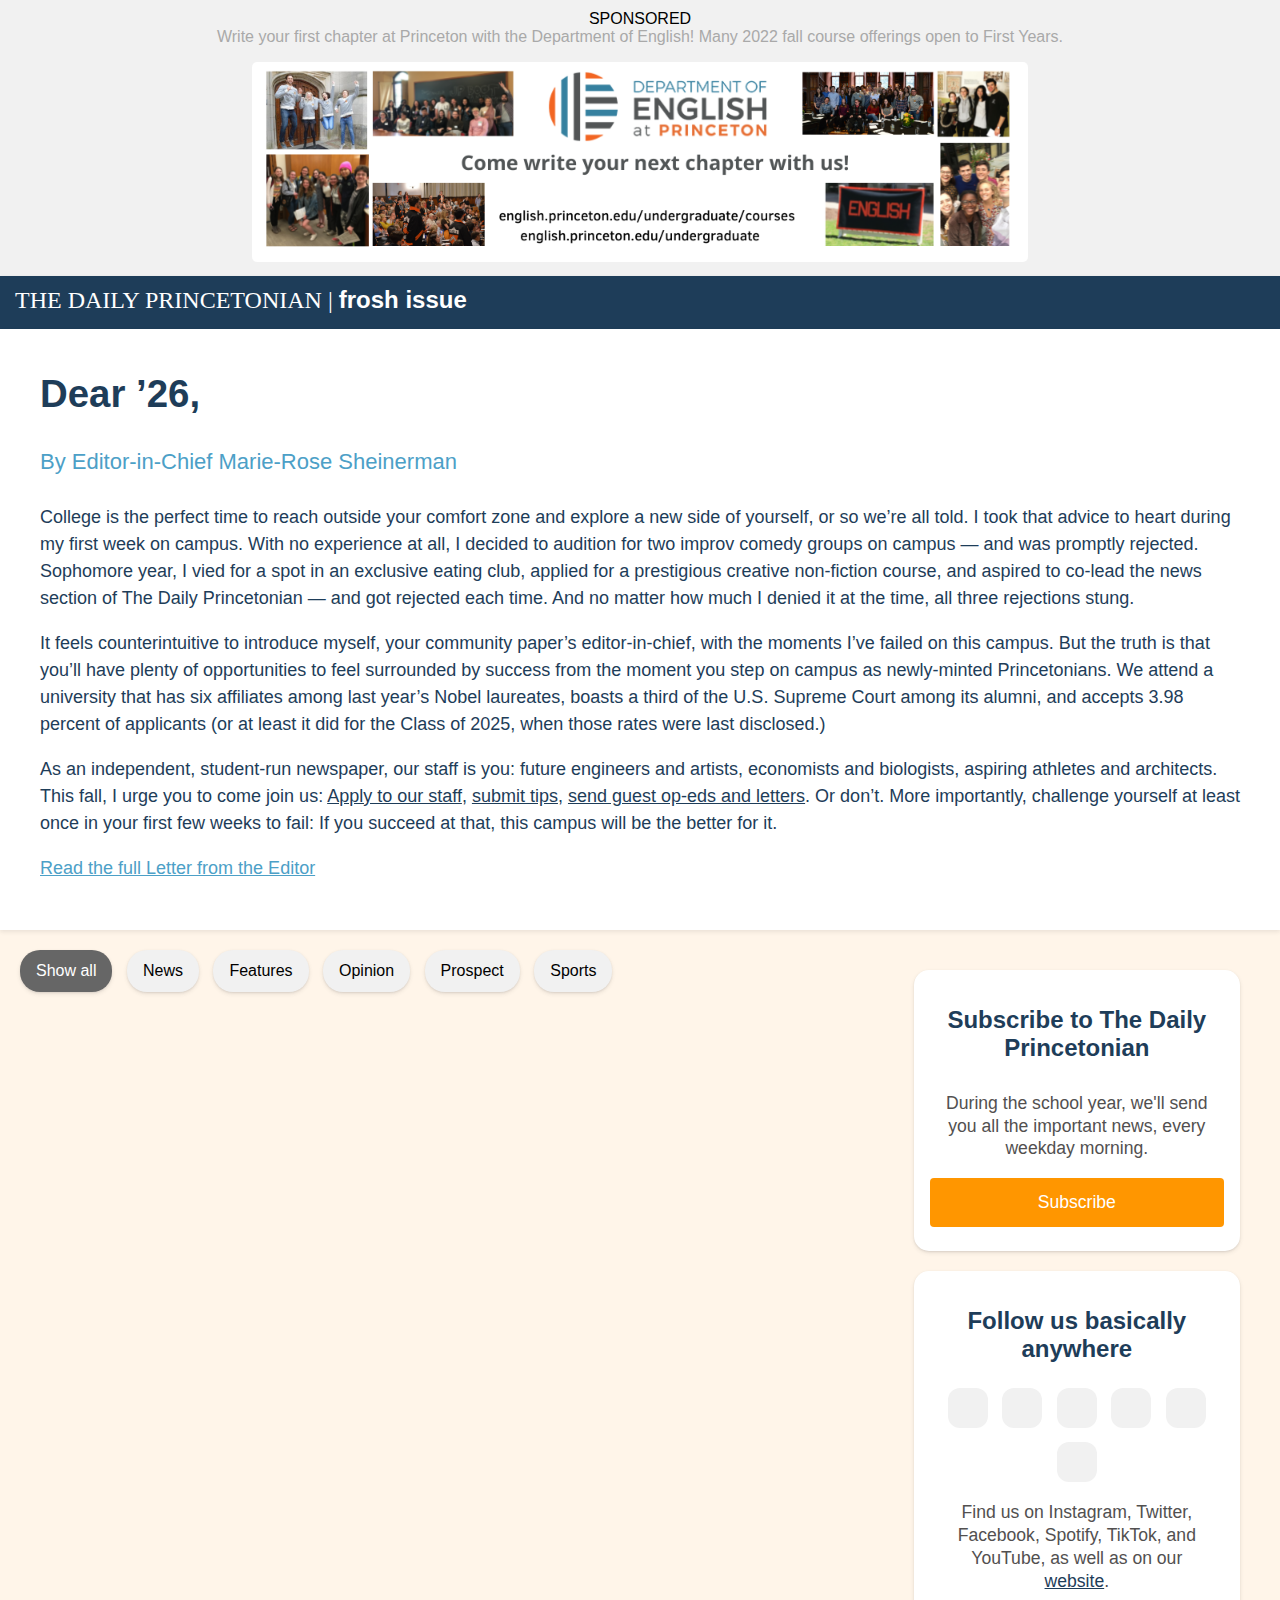
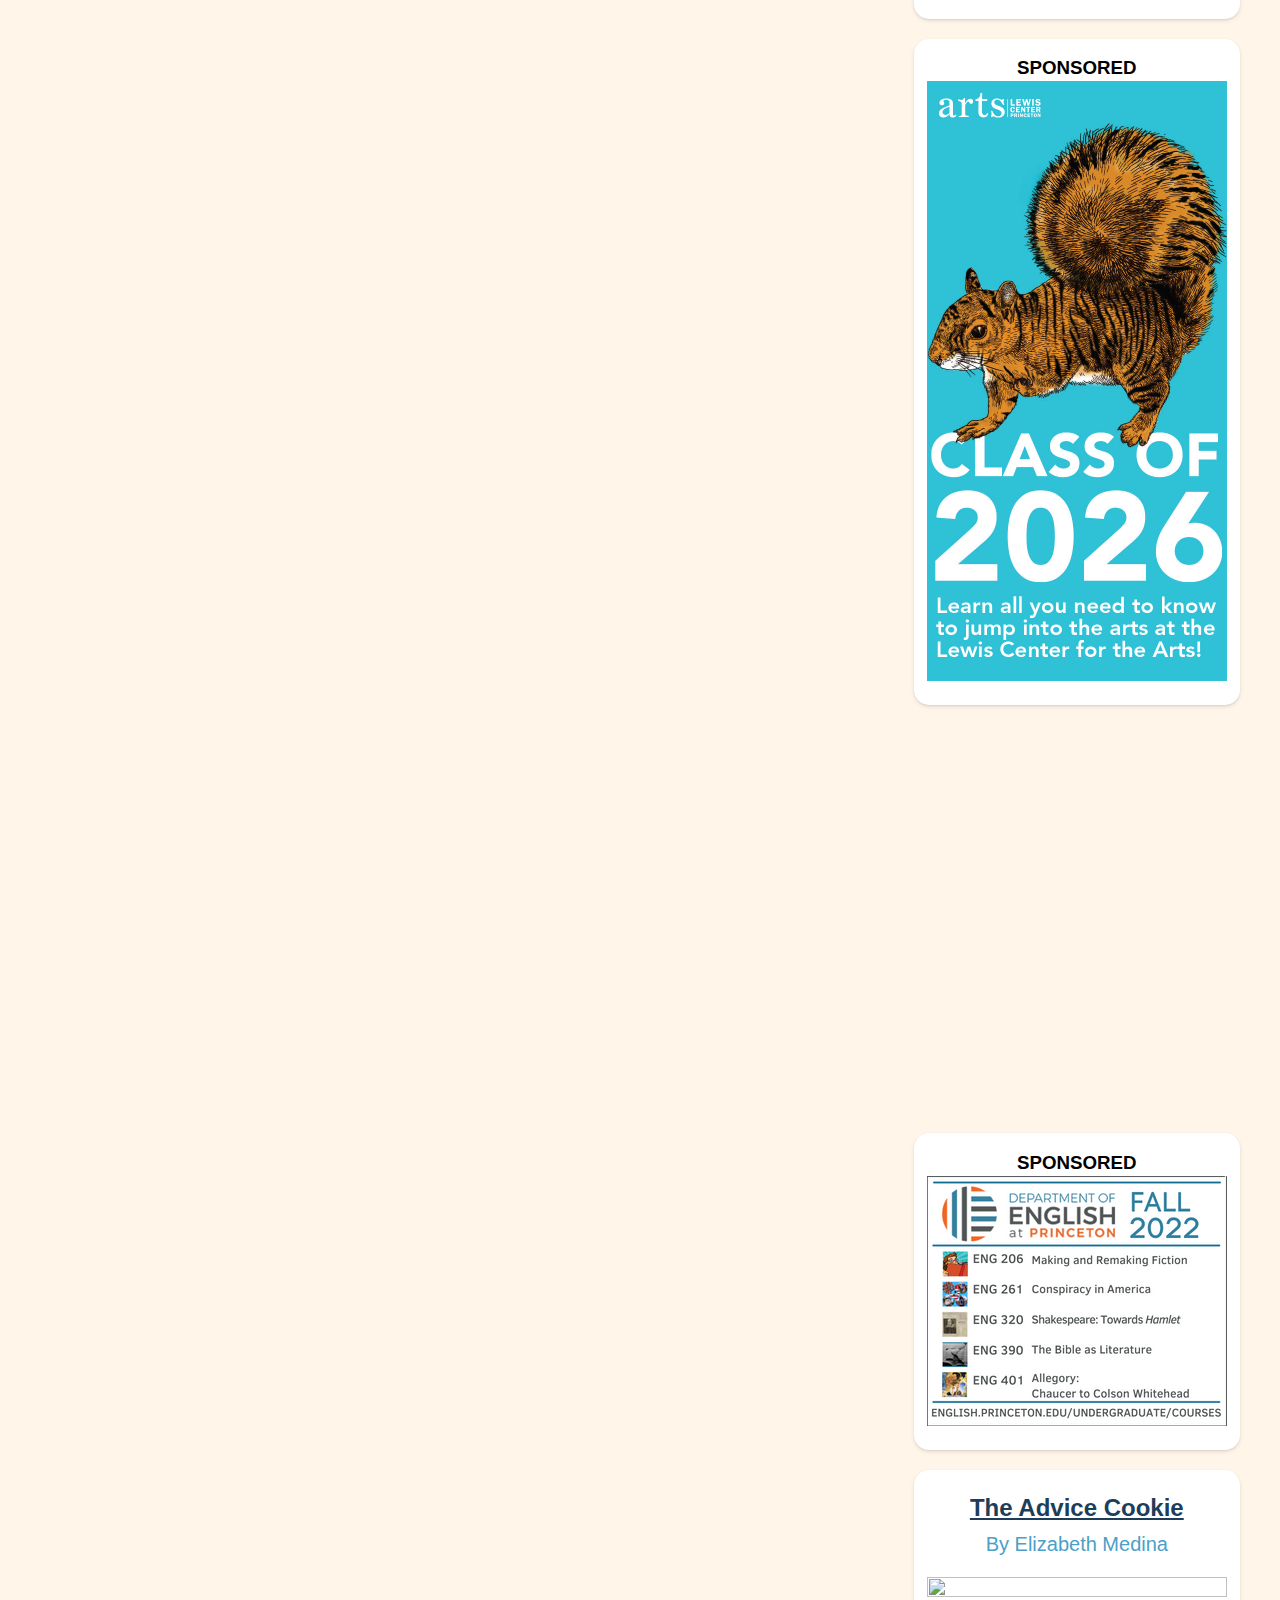
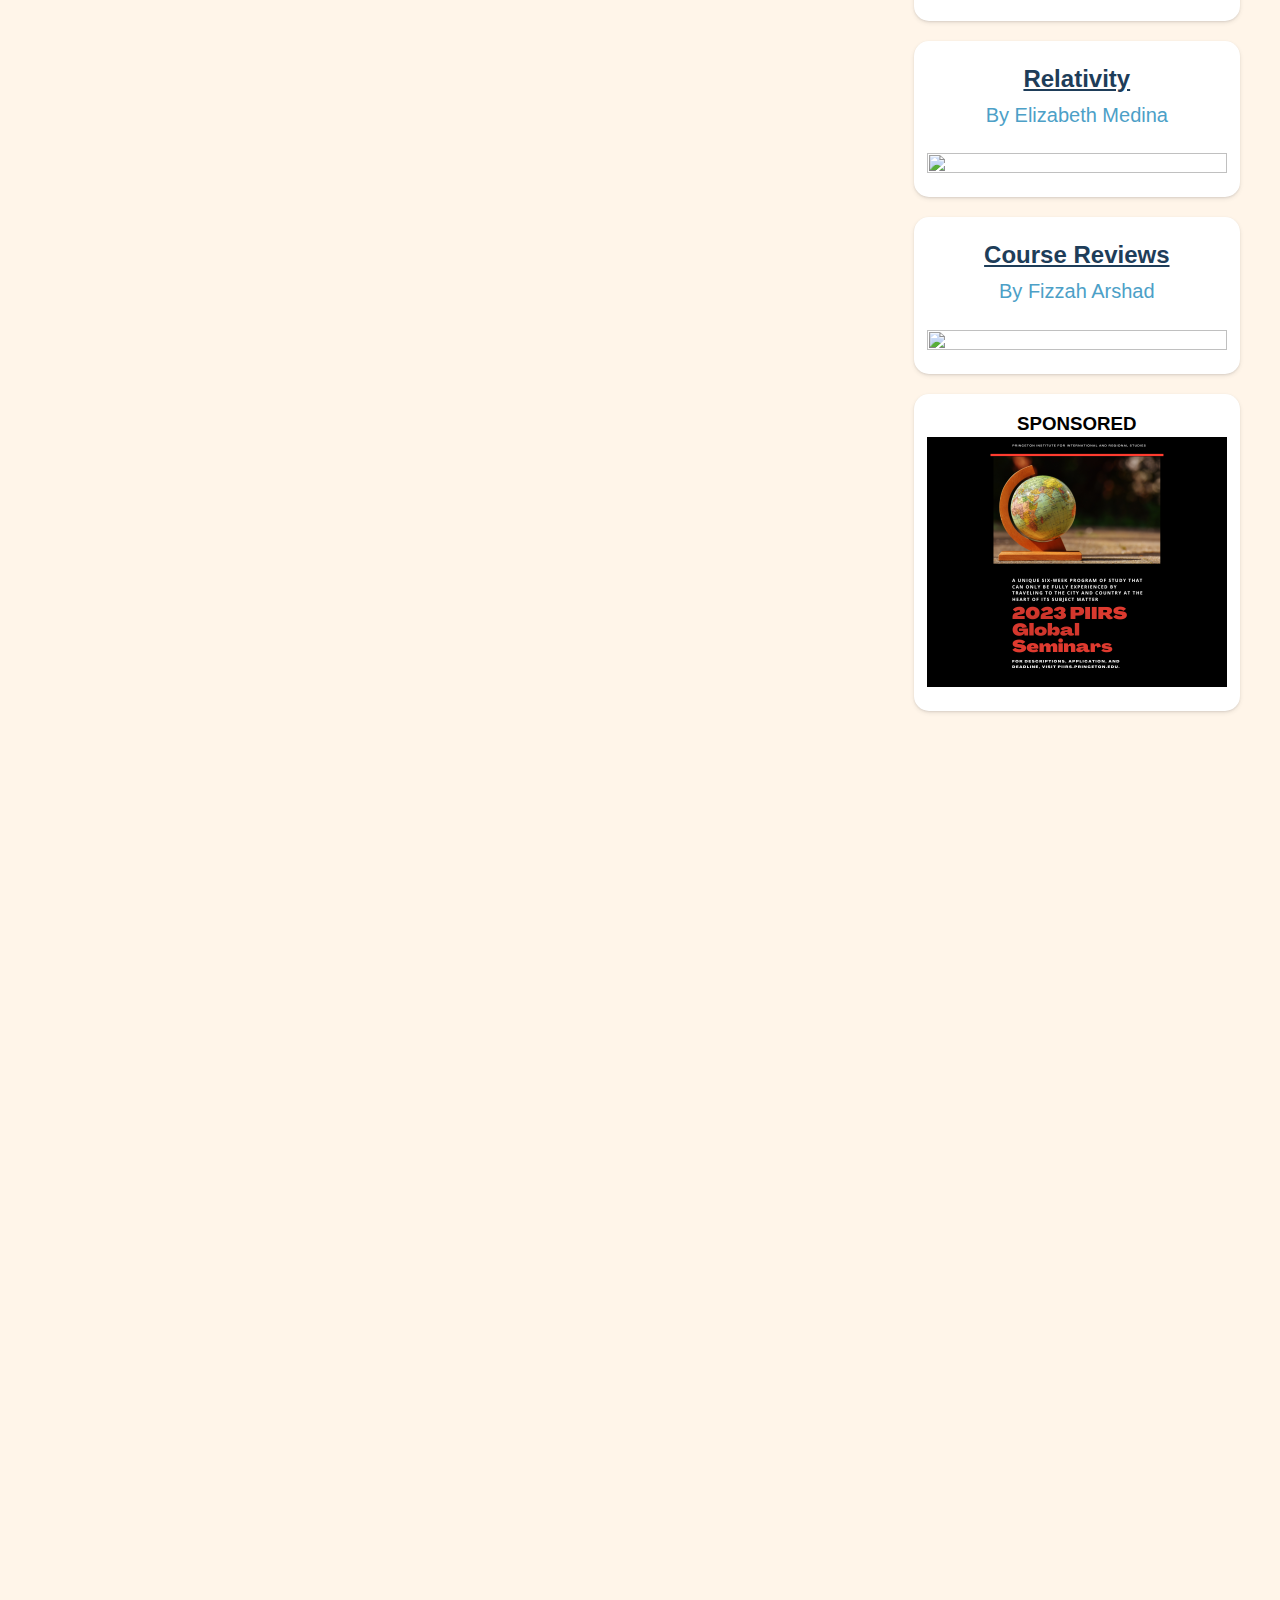
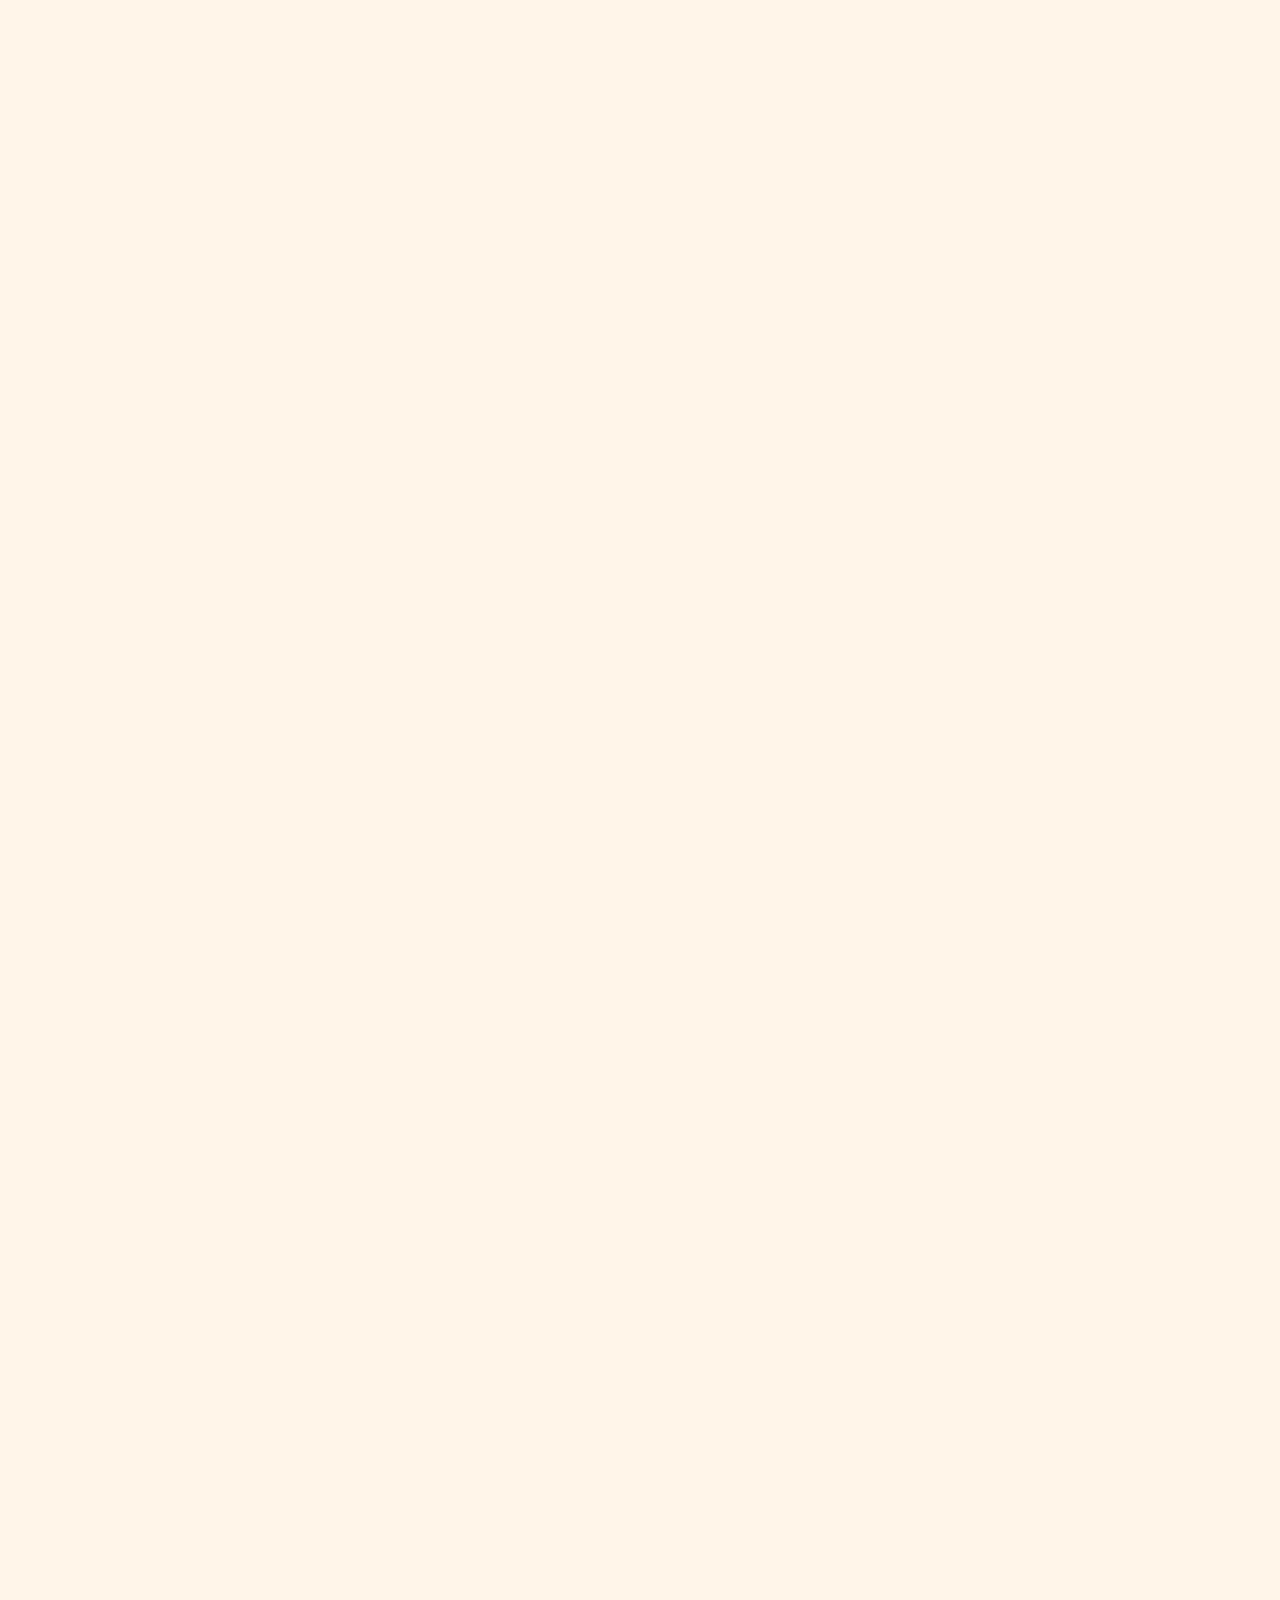
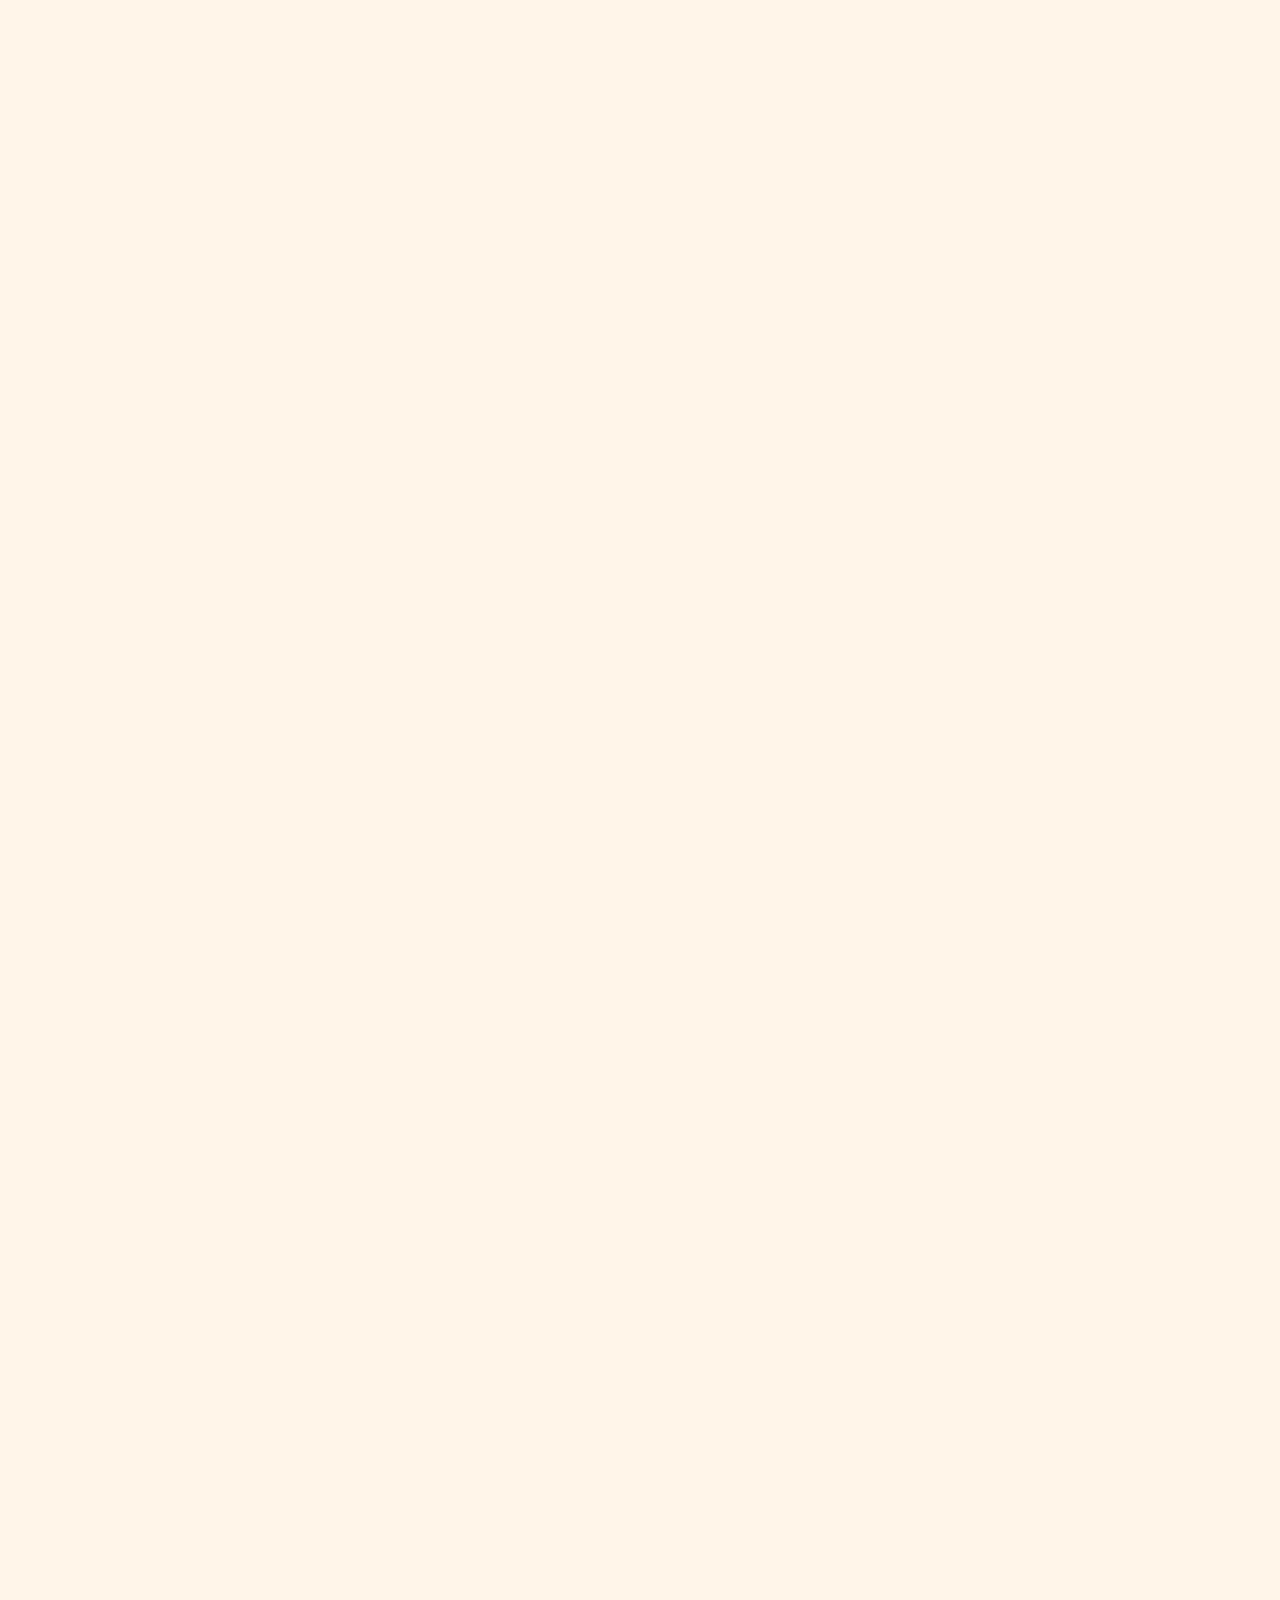
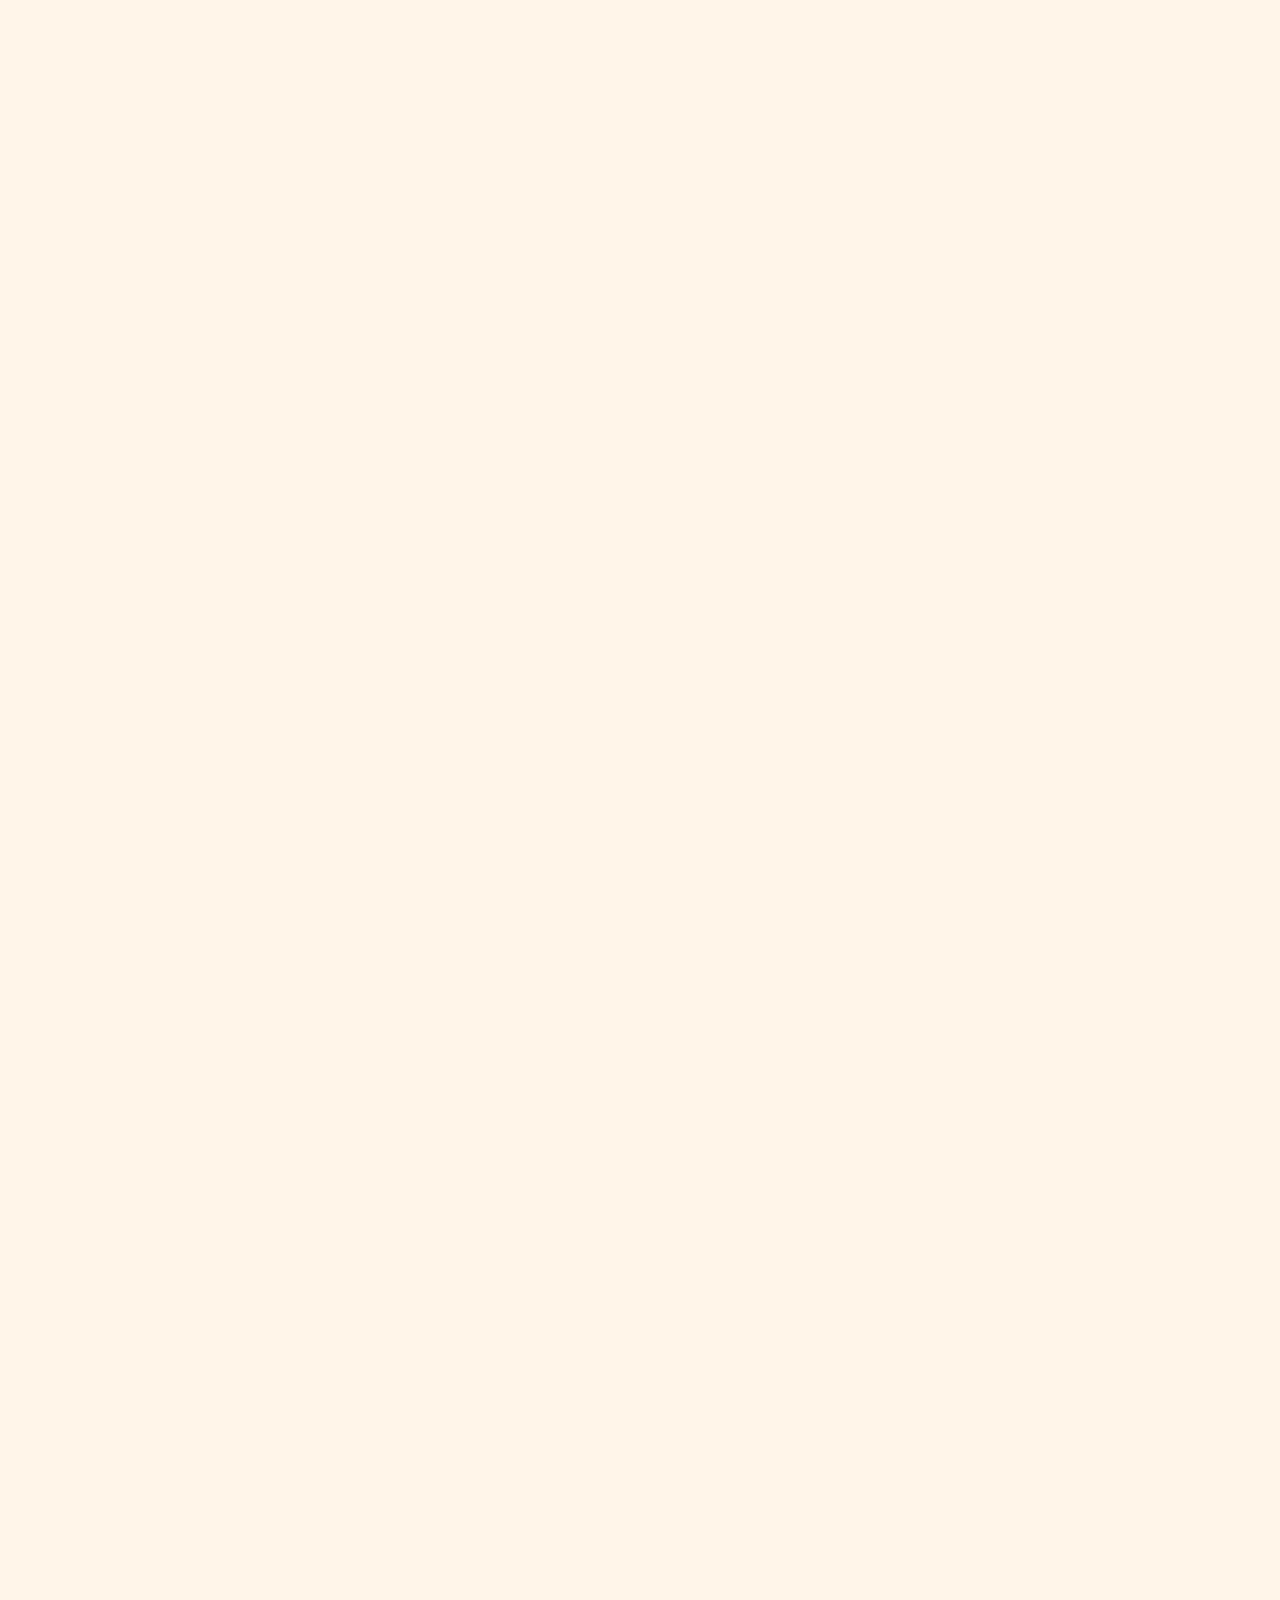
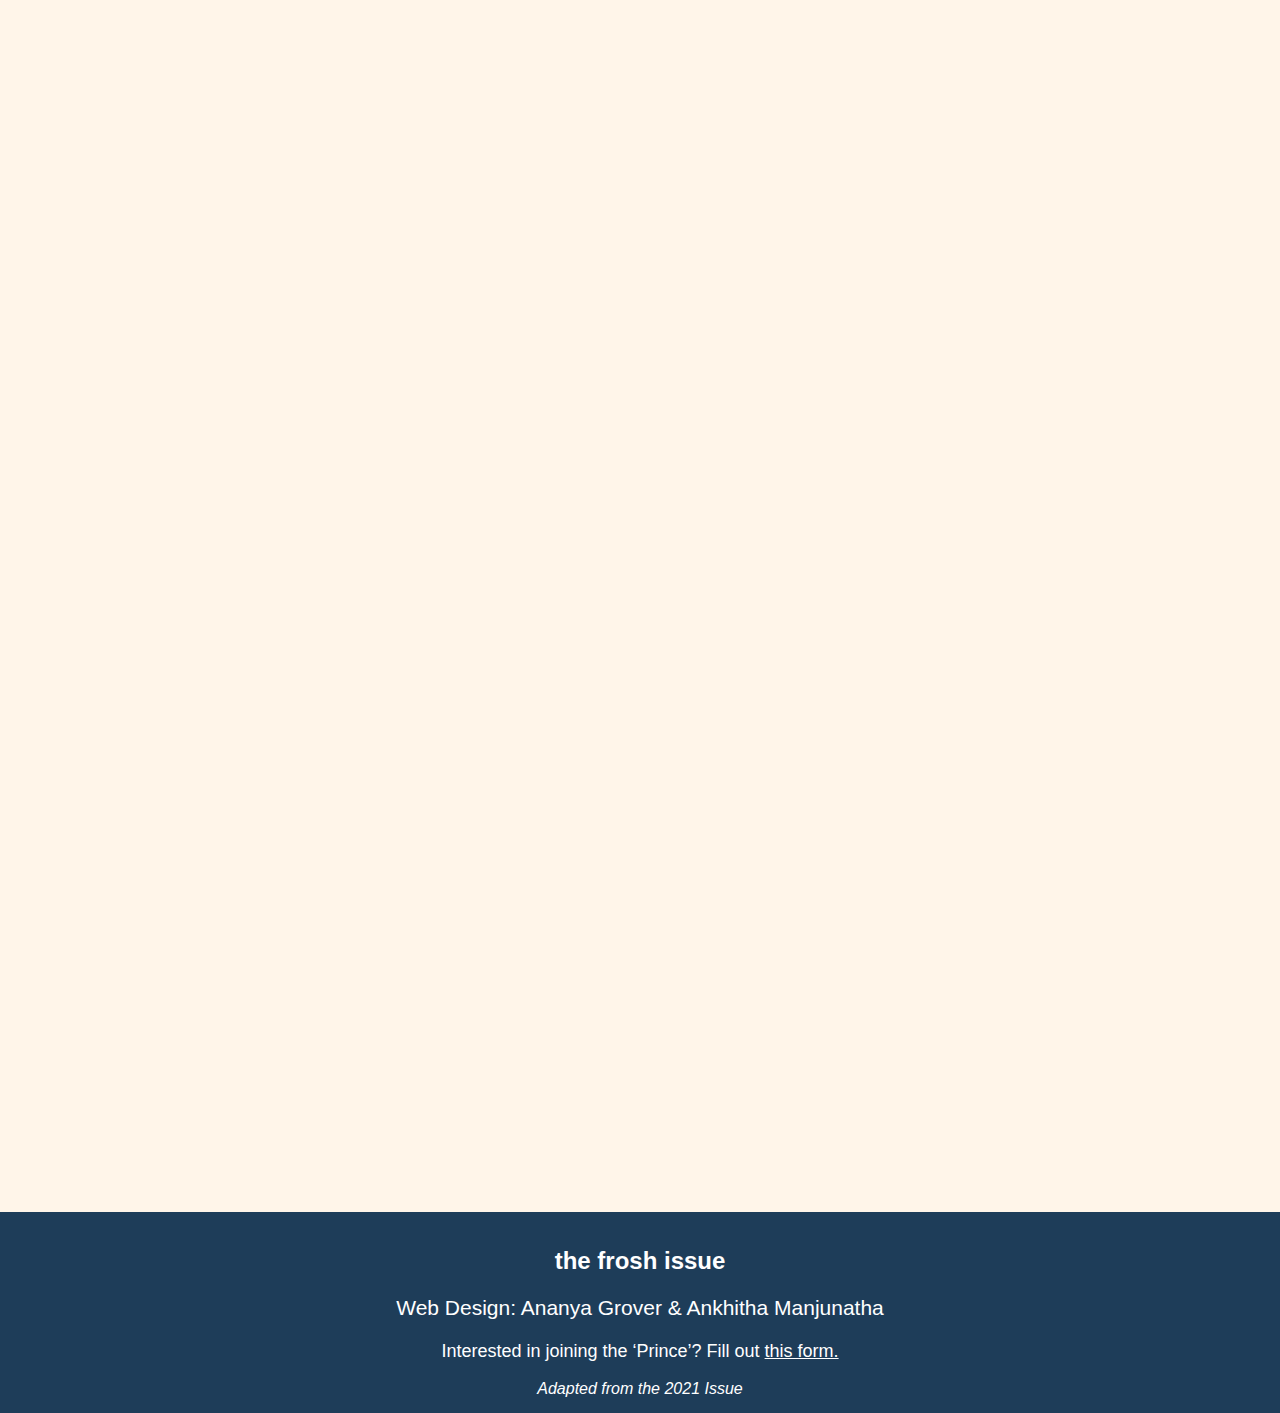
==== commit 92ac793e: "minor styling changes" ====
--- a/frosh.dailyprincetonian.com-master/index.html
+++ b/frosh.dailyprincetonian.com-master/index.html
@@ -728,12 +728,9 @@
 
 
 <div class="footer" style="background-color: #1e3d59;">
-  <h2>the frosh issue team</h2>
-  <p>Production:<br>
-  Editorial:<br>
-  Digital:<br>
-  Print:<br><br>
-  Interested in joining the ‘Prince’? Fill out <a href="https://docs.google.com/forms/d/e/1FAIpQLSeUmMclN2GGgZhaSYrwKJAM_Acc3uh4_gnOv2Ejgq3ajw6MLQ/viewform?usp=sf_link" style="color: white; text-decoration: underline">this form.</a></p>
+  <h2>the frosh issue</h2>
+  <p id="credit">Web Design: Ananya Grover & Ankhitha Manjunatha </p>
+  <p>Interested in joining the ‘Prince’? Fill out <a href="https://docs.google.com/forms/d/e/1FAIpQLSeUmMclN2GGgZhaSYrwKJAM_Acc3uh4_gnOv2Ejgq3ajw6MLQ/viewform?usp=sf_link" style="color: white; text-decoration: underline">this form.</a></p>
   <i>Adapted from the 2021 Issue</i>
 </div>
 
--- a/frosh.dailyprincetonian.com-master/style.css
+++ b/frosh.dailyprincetonian.com-master/style.css
@@ -375,11 +375,20 @@
     margin-top: 20px;
   }
 
-  .footer h2{
+  .footer-editor{
+    clear: both;
+    width: 100%;
+    background-color: #ff9600;
+    text-align: center;
+    color: white;
+    padding: 15px;
+  }
+
+  .footer h2, .footer-editor h2{
         font-family: sofia-pro, sans-serif;
   }
 
-  .footer p{
+  .footer p, .footer-editor p{
     font-size: 18px;
   }
 
@@ -456,7 +465,7 @@
    font-size: 1em;
 }
 
-#top h4 {
+#top h4, #top-editor h4 {
   font-size: 22px;
   font-weight:normal;
   color: #4ca0c7;
@@ -504,7 +513,33 @@
     margin-top: -30px;
   }
 
-
+  #top-editor {
+    width: 100%;
+    height: auto;
+    background-color:#fff;
+    color: #1e3d59;
+    padding-top: 30px;
+    padding-left: 15%;
+    padding-right: 15%;
+    padding-bottom: 30px;
+    font-family: sofia-pro-soft, sans-serif;
+    font-size: 18px;
+    line-height: 1.5em;
+    box-shadow: 
+        0px 2px 4px rgba(60, 60, 60, 0.1);  
+  }
+
+  #subtitle-editor {
+    text-align: center;
+  }
+
+  #back-editor {
+    color: #4ca0c7;
+  }
+
+  .footer #credit, .footer-editor #credit {
+    font-size: 21px;
+  }
 
 @media screen and (max-width: 1250px){
   .content{
@@ -616,7 +651,7 @@
   font-size: 15px;
 }
 
-#top h4 {
+#top h4, #top-editor h4 {
   font-size: 18px;
 }
 
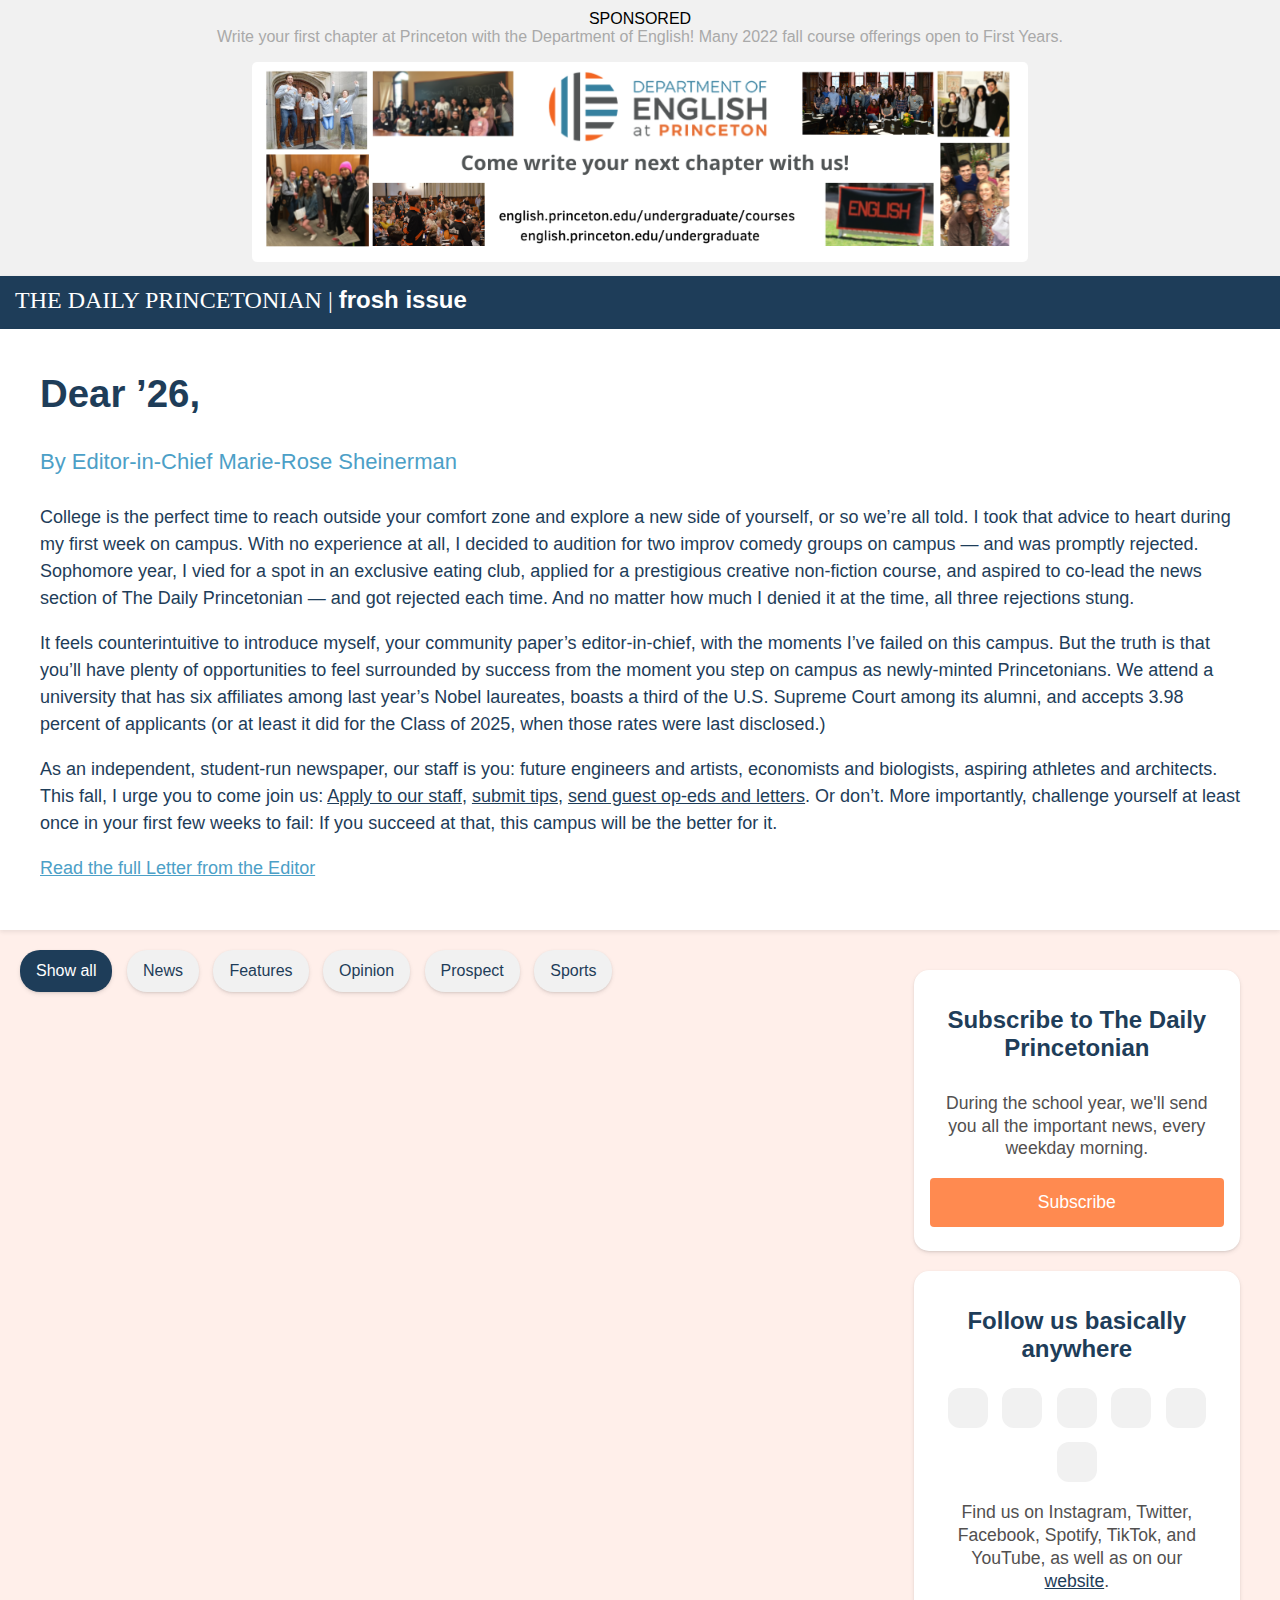
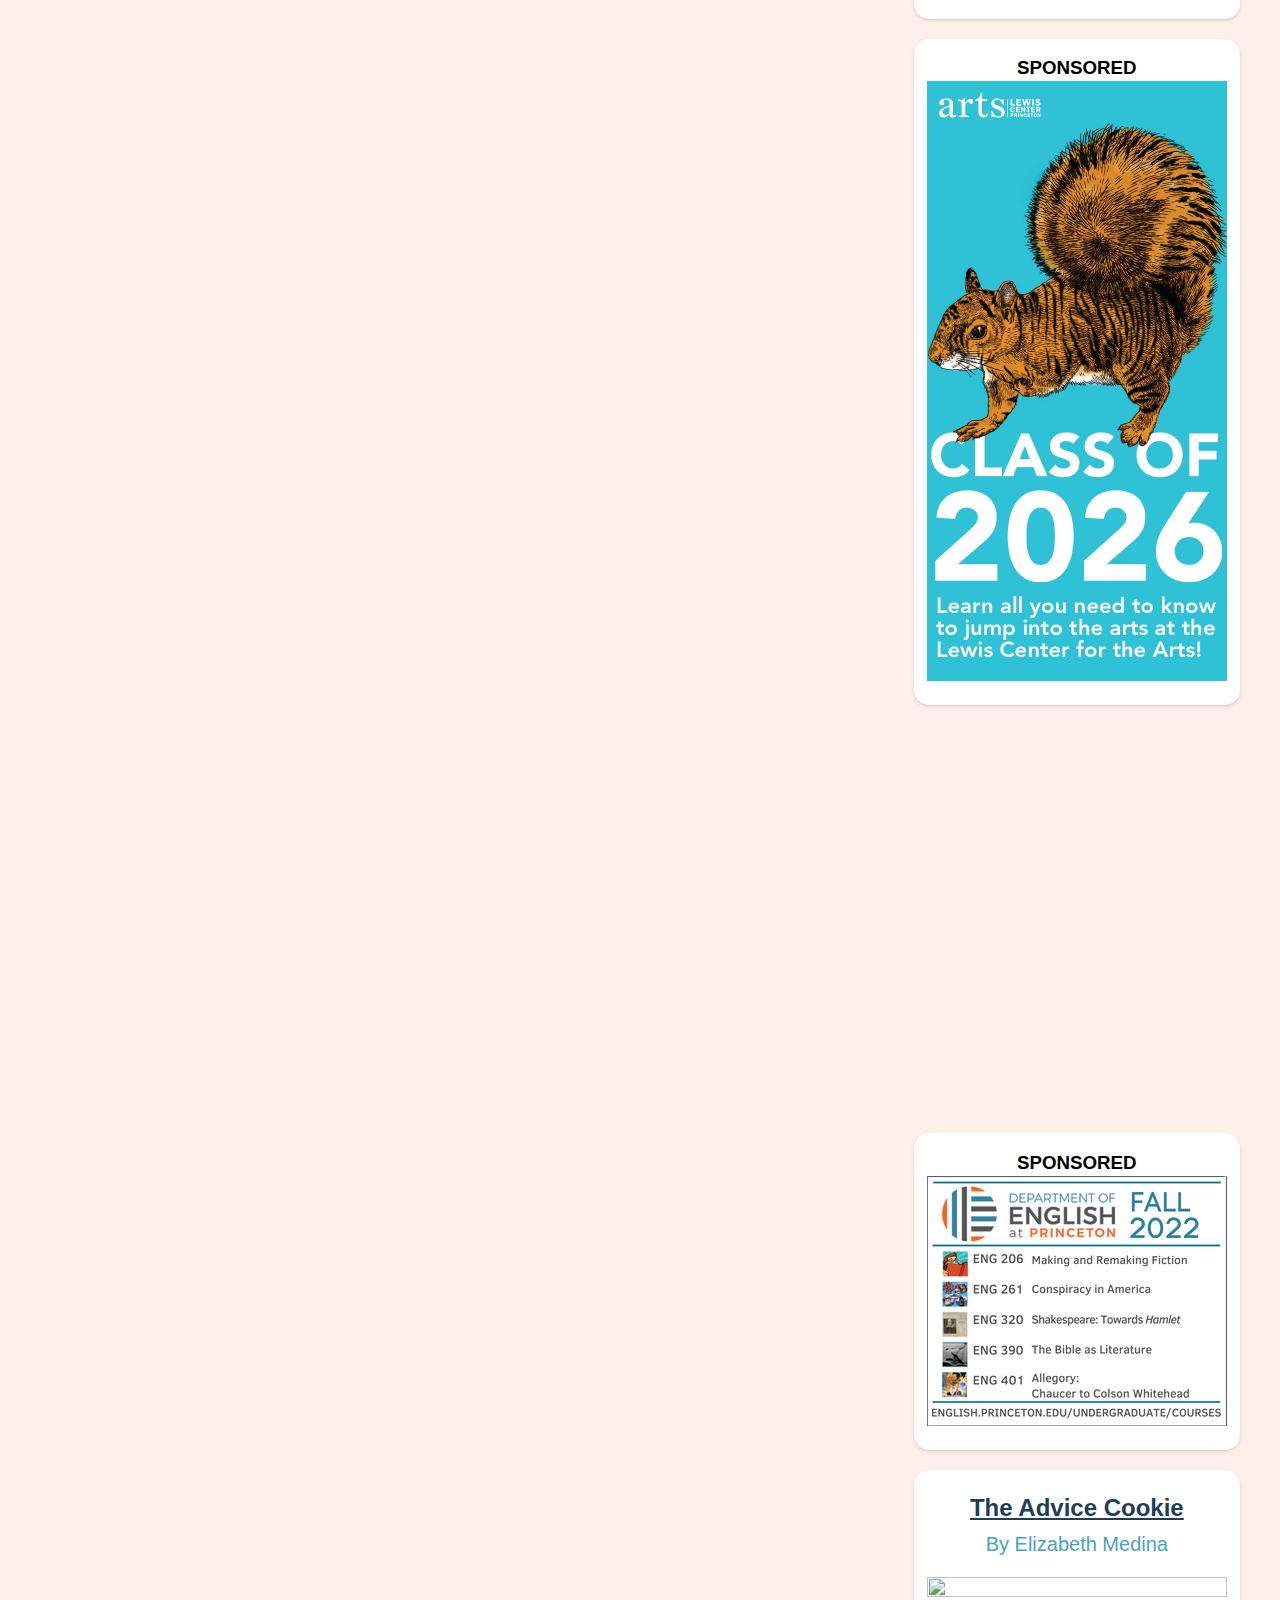
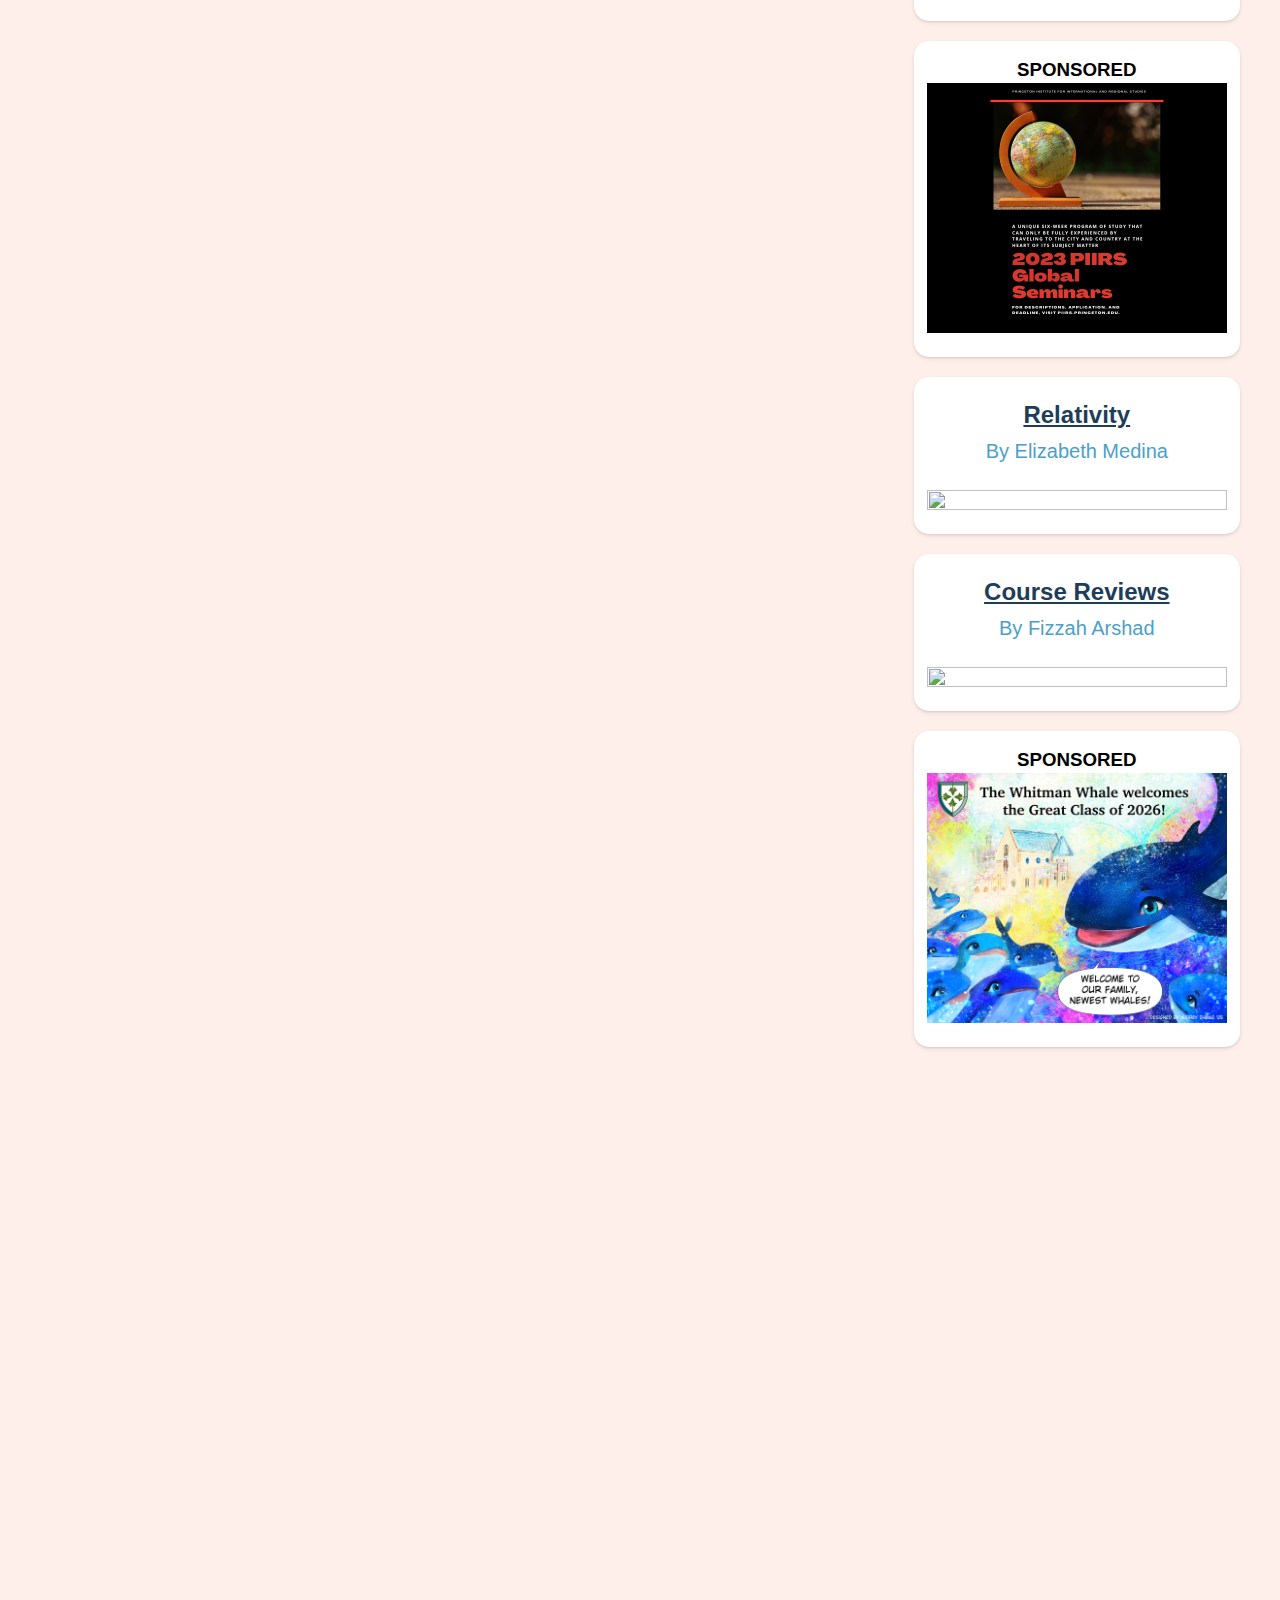
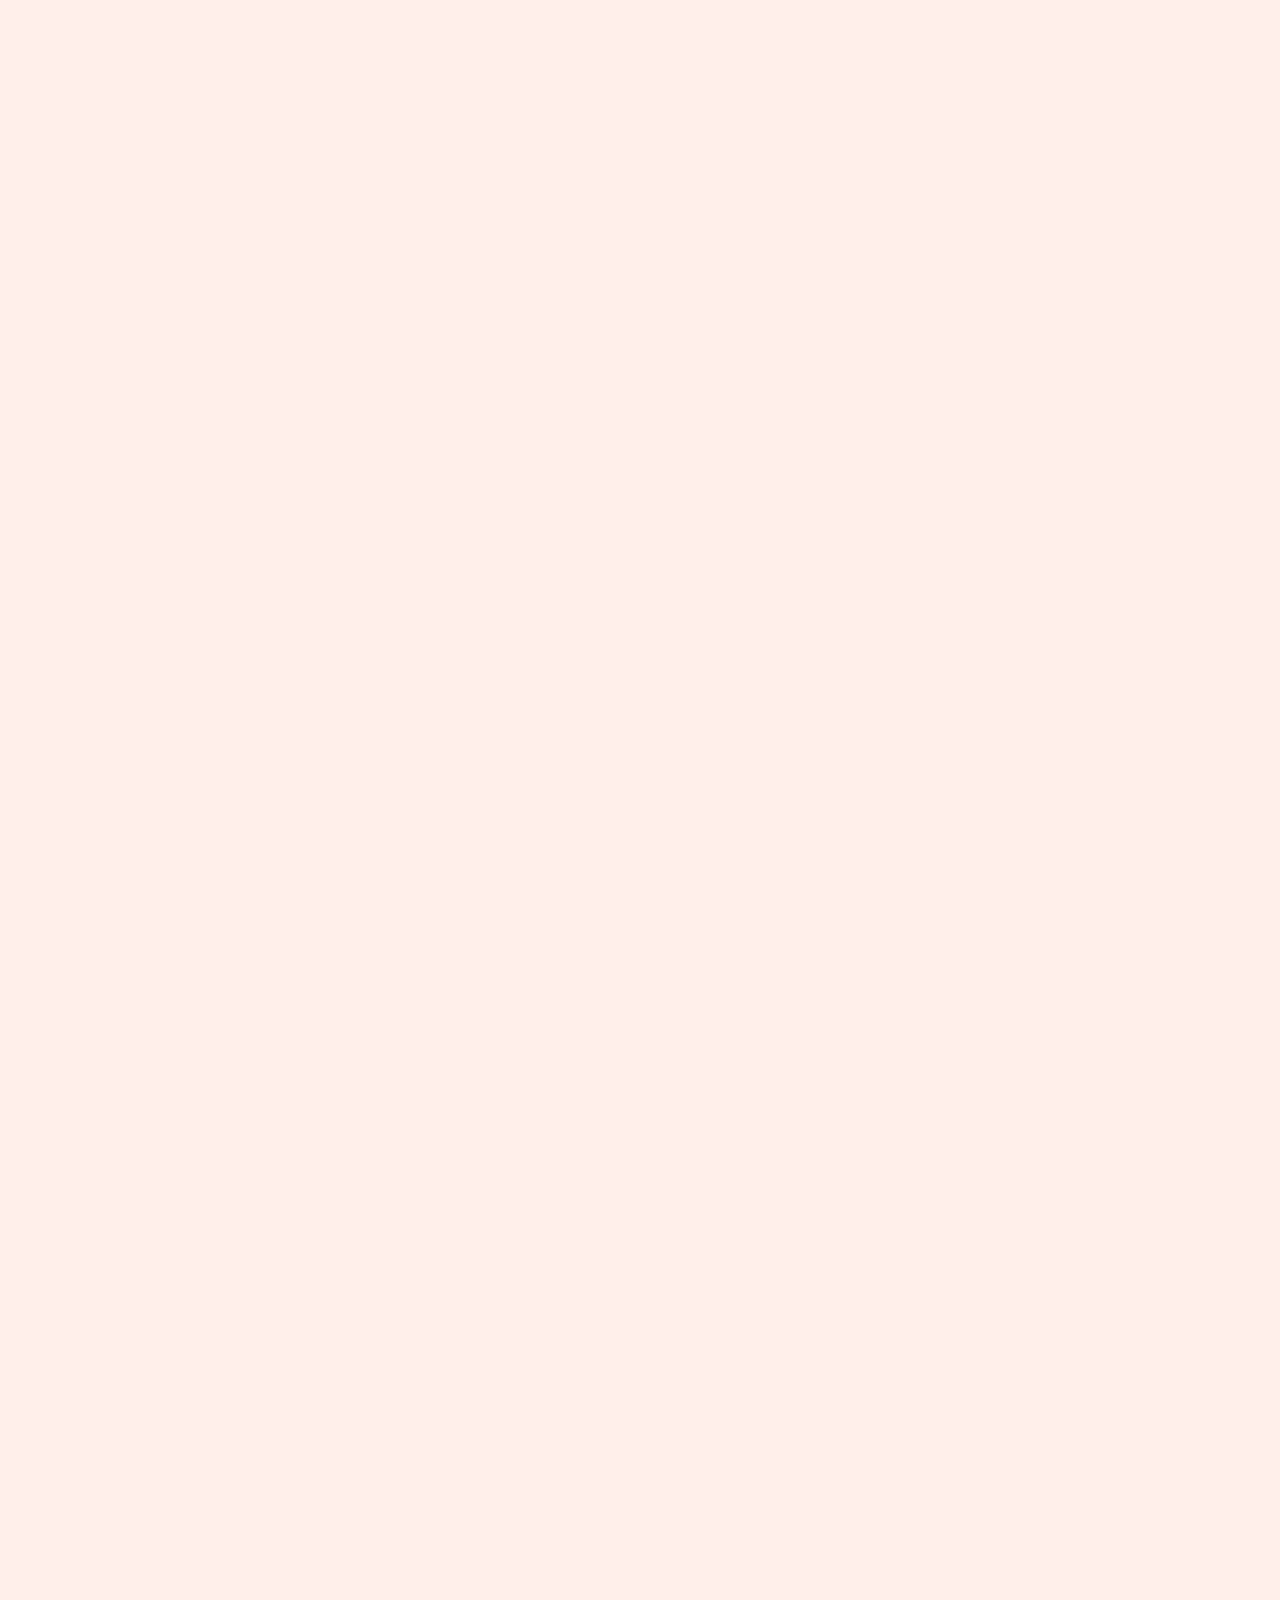
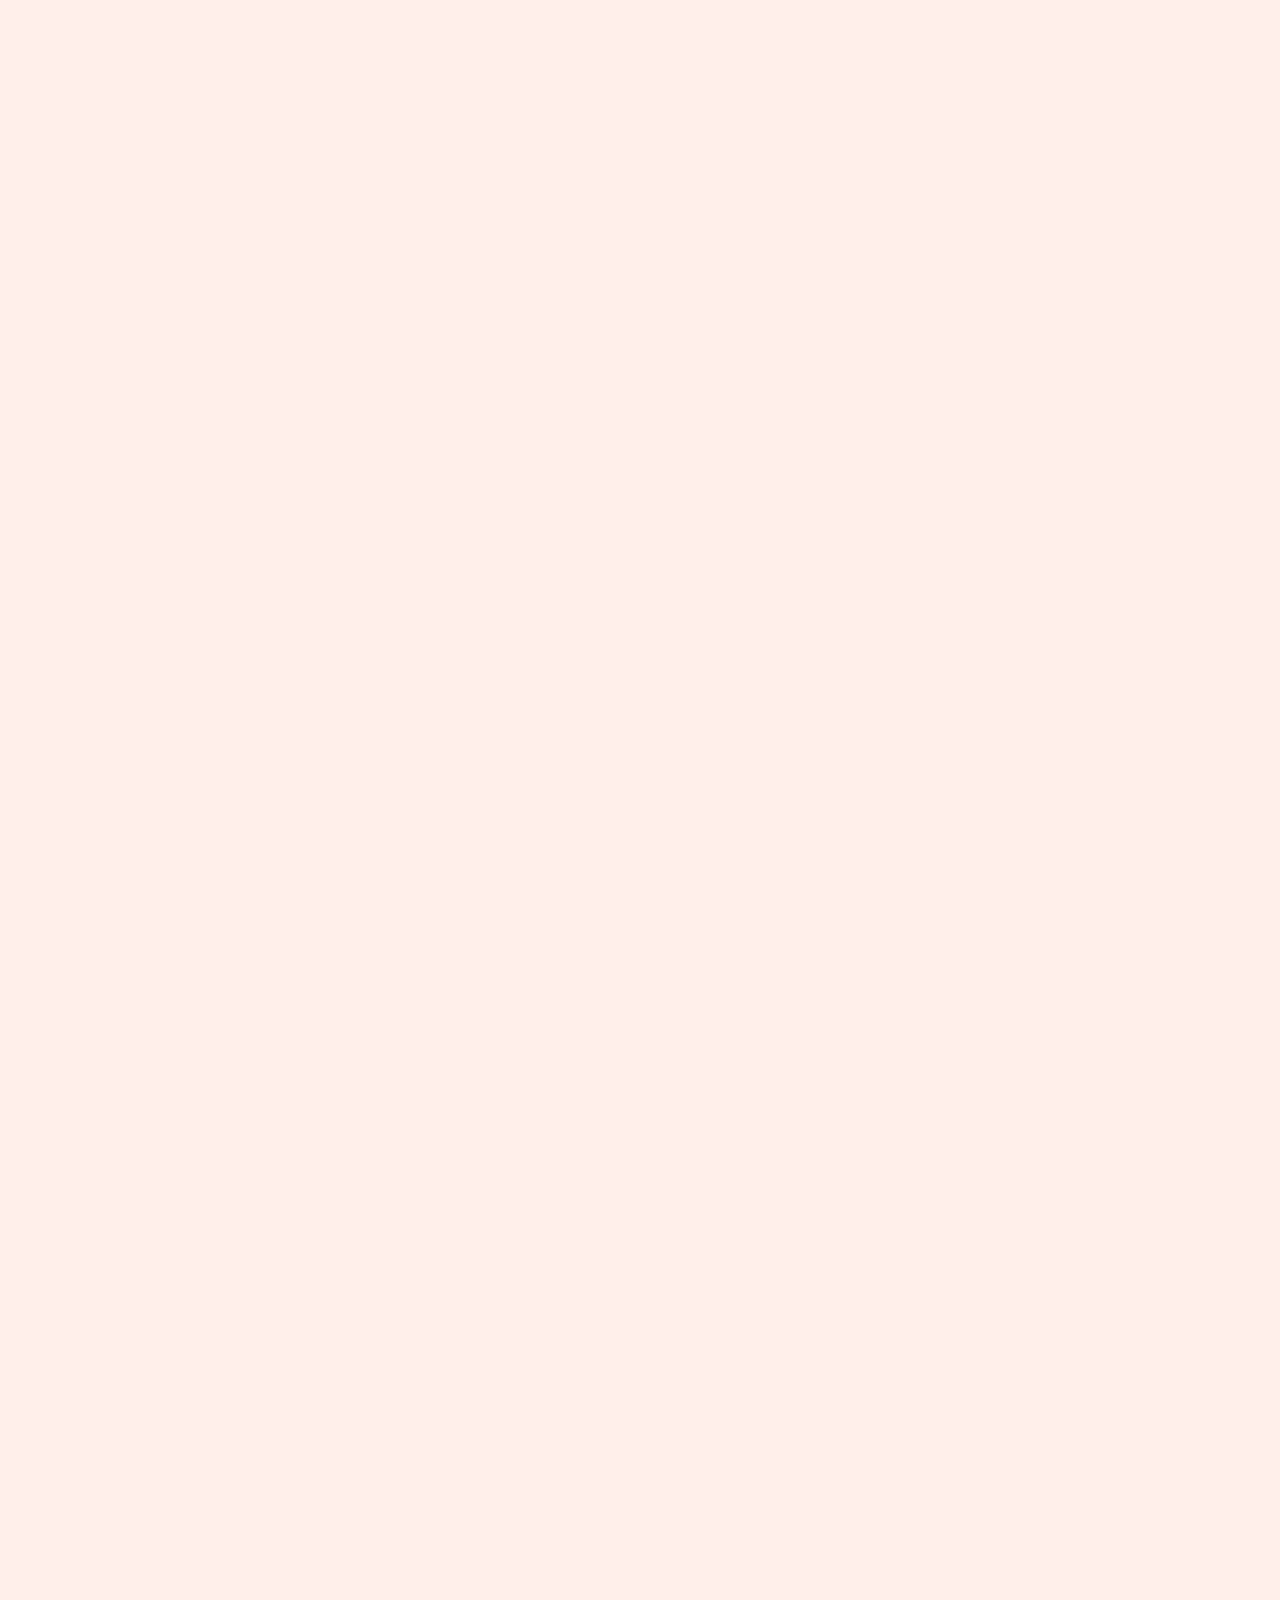
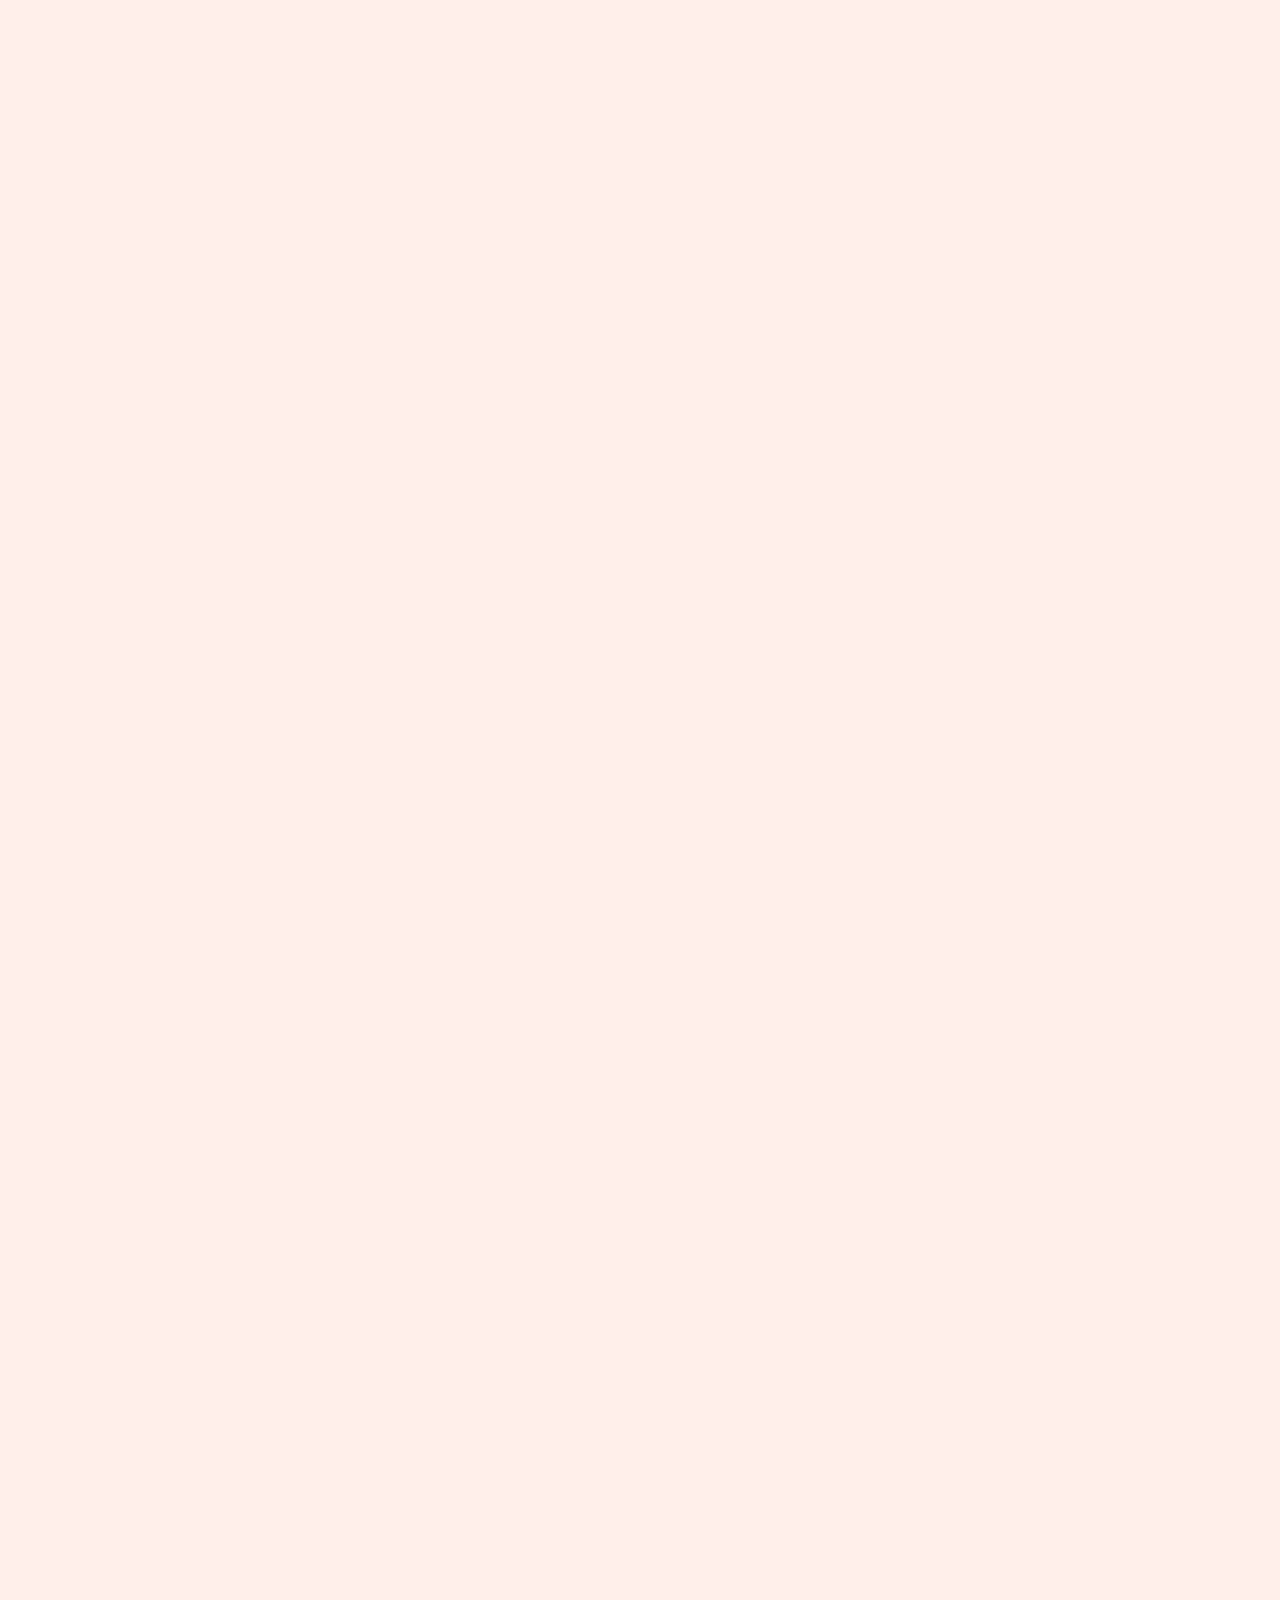
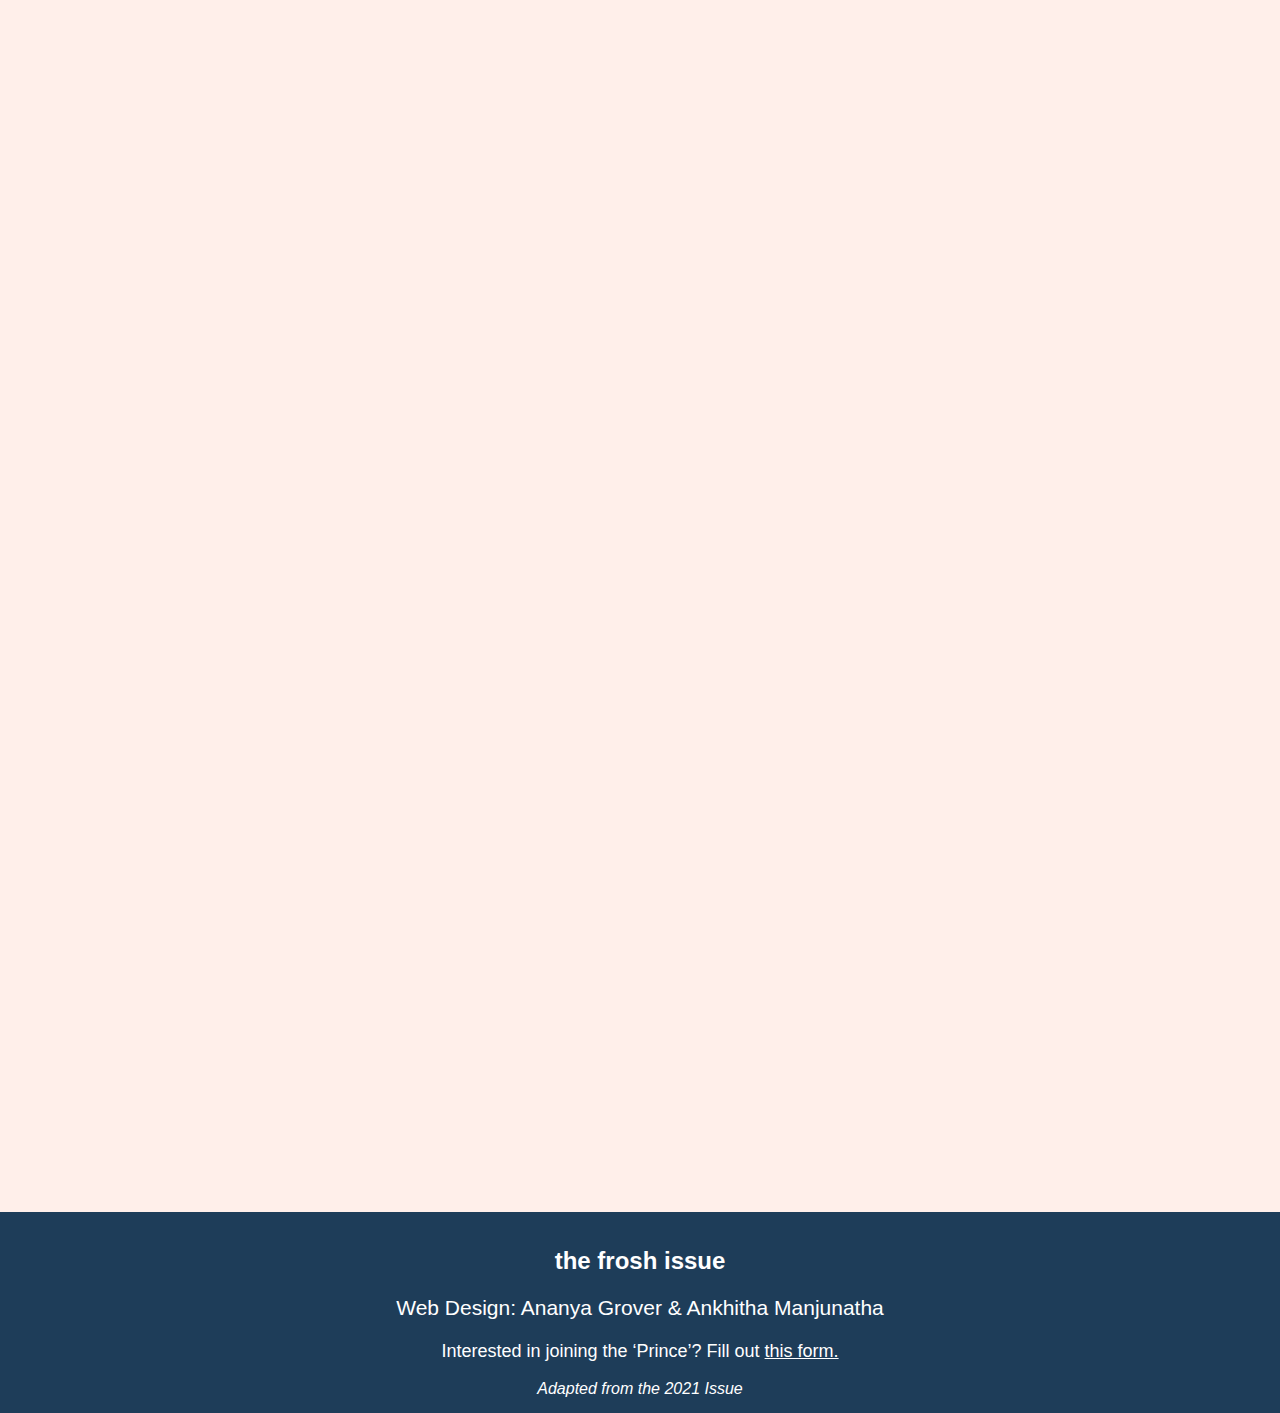
==== commit 3c5d1390: "fix link" ====
--- a/frosh.dailyprincetonian.com-master/index.html
+++ b/frosh.dailyprincetonian.com-master/index.html
@@ -3,18 +3,18 @@
   <head>
     <meta charset="utf-8">
 
-    <meta property="og:title" content="The 2025 frosh issue">
+    <meta property="og:title" content="The 2026 frosh issue">
   <meta property="og:description" content="As you begin your Princeton journey, we would like to introduce ourselves.">
   <meta property="og:image" content="https://assets.dailyprincetonian.com/frosh.dailyprincetonian.com/preview.png">
   <meta property="og:url" content="https://frosh.dailyprincetonian.com/">
 
-  <meta property="twitter:title" content="The 2025 frosh issue">
+  <meta property="twitter:title" content="The 2026 frosh issue">
   <meta property="twitter:description" content="As you begin your Princeton journey, we would like to introduce ourselves.">
   <meta property="twitter:image" content="https://assets.dailyprincetonian.com/frosh.dailyprincetonian.com/preview.png">
   <meta property="twitter:card" content="https://assets.dailyprincetonian.com/frosh.dailyprincetonian.com/preview.png">
 
     <meta name="viewport" content="width=device-width">
-    <title>Frosh Issue Class of 2025</title>
+    <title>Frosh Issue Class of 2026</title>
     <link href="style.css" rel="stylesheet" type="text/css" />
     <link rel="stylesheet" href="https://use.typekit.net/gkx8zdh.css">
     <link rel="stylesheet" href="https://use.typekit.net/kha5kwj.css">
@@ -79,7 +79,7 @@
 <div id="navbar">
   
   <div class="topnav navbar">
-  <p class="name-logo"><a href="www.dailyprincetonian.com" style="font-family: minion-pro; font-size: 24px; margin-top: 0px; padding-top: 0px">THE DAILY PRINCETONIAN | <span style="font-family: sofia-pro, sans-serif; font-weight: 600">frosh issue</span></a></p>
+  <p class="name-logo"><a href="https://dailyprincetonian.com" style="font-family: minion-pro; font-size: 24px; margin-top: 0px; padding-top: 0px">THE DAILY PRINCETONIAN | <span style="font-family: sofia-pro, sans-serif; font-weight: 600">frosh issue</span></a></p>
   <div class="topnav-right">
     
   </div>
@@ -674,7 +674,7 @@
         </a>
     </div>
 <!-- <h3 style="text-align:center" style="color: #1e3d59;"> receive newsletters with curated content</h3> -->
-<p style="text-align:center">Find us on Instagram, Twitter, Facebook, Spotify, TikTok, and YouTube, as well as on our <a href="www.dailyprincetonian.com">website</a>.
+<p style="text-align:center">Find us on Instagram, Twitter, Facebook, Spotify, TikTok, and YouTube, as well as on our <a href="https://www.dailyprincetonian.com">website</a>.
 </p>
 </div>
 
@@ -704,6 +704,11 @@
 <a href="https://www.dailyprincetonian.com/article/2022/04/course-reviews-cartoon-6253a461295de"><img id="cookie" src="https://snworksceo.imgix.net/pri/9336ca16-2319-4101-8f0b-50dd4735b4f7.sized-1000x1000.JPG?w=1000"></a>
 </div>
 
+<div class="ad">
+  <h3>SPONSORED</h3>
+<a href="https://piirs.princeton.edu/"><img src="box2.png"></a>
+</div>
+
 <div class="cartoon">
   <h3>Relativity</h3>
   <h4>By Elizabeth Medina</h4>
@@ -718,9 +723,11 @@
 
 
 
+
+
 <div class="ad">
   <h3>SPONSORED</h3>
-<a href="https://piirs.princeton.edu/"><img src="box2.png"></a>
+<a href="https://whitmancollege.princeton.edu/"><img src="box3.png"></a>
 </div>
 
     </div>
--- a/frosh.dailyprincetonian.com-master/style.css
+++ b/frosh.dailyprincetonian.com-master/style.css
@@ -8,7 +8,7 @@
 }
 
 .tag{
-  background: #ff9600;
+  background: rgb(255, 138, 80);
   padding:3px 7px;
   font-size:14px;
   color:#fff;
@@ -178,7 +178,7 @@
 	font-family: sofia-pro-soft, sans-serif;
 }
 body{
-	background-color: rgba(253, 204, 146, 0.2);
+	background-color: rgba(255, 127, 80, 0.120);
 }
 h1{
 	text-align: center;
@@ -267,7 +267,7 @@
 
 #subscribe-button {
   width: 100%;
-  background-color: #ff9600;
+  background-color: rgb(255, 138, 80);
   opacity: 1.0;
   color: white;
   padding: 14px 20px;
@@ -463,6 +463,7 @@
    z-index:1;
    margin-right: 10px;
    font-size: 1em;
+   color: #1e3d59;
 }
 
 #top h4, #top-editor h4 {
@@ -797,7 +798,7 @@
 }
 
 .btn1.active {
-  background-color: #666;
+  background-color: #1e3d59;
   color: white;
 }
 
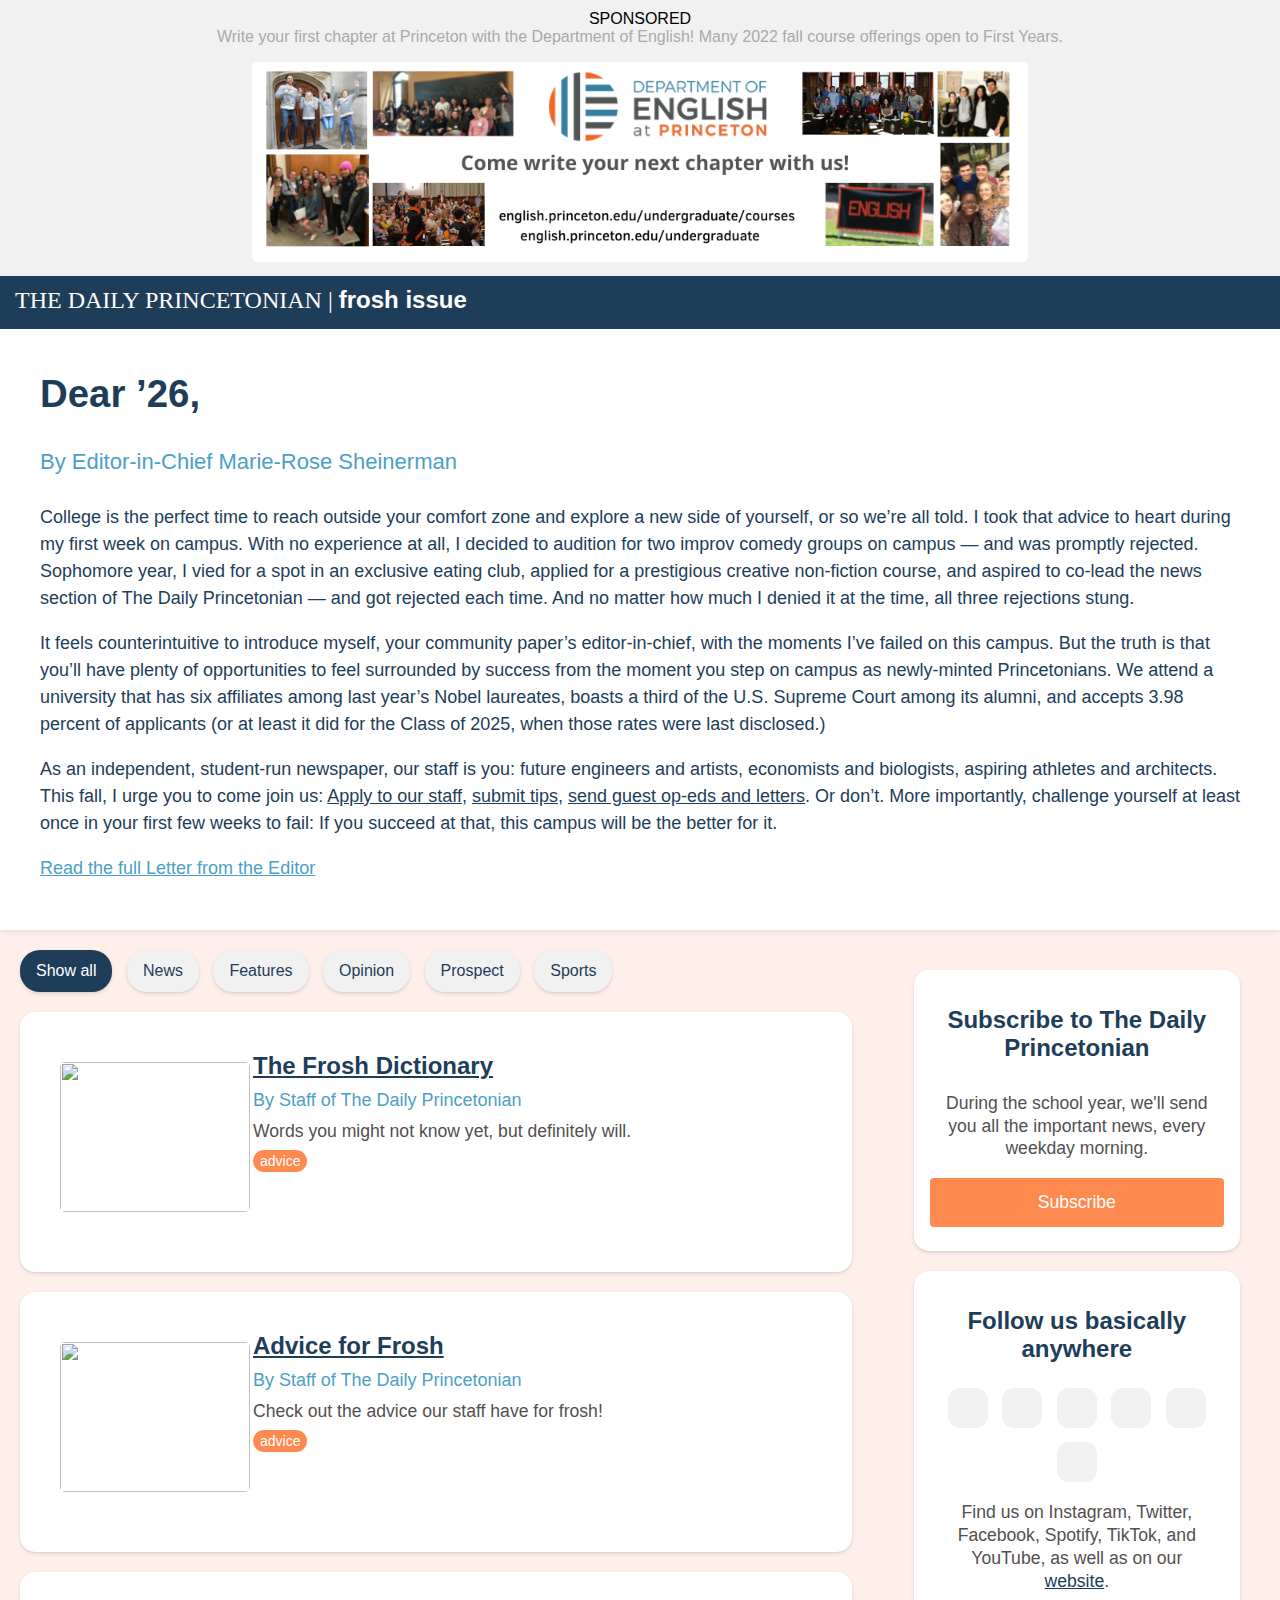
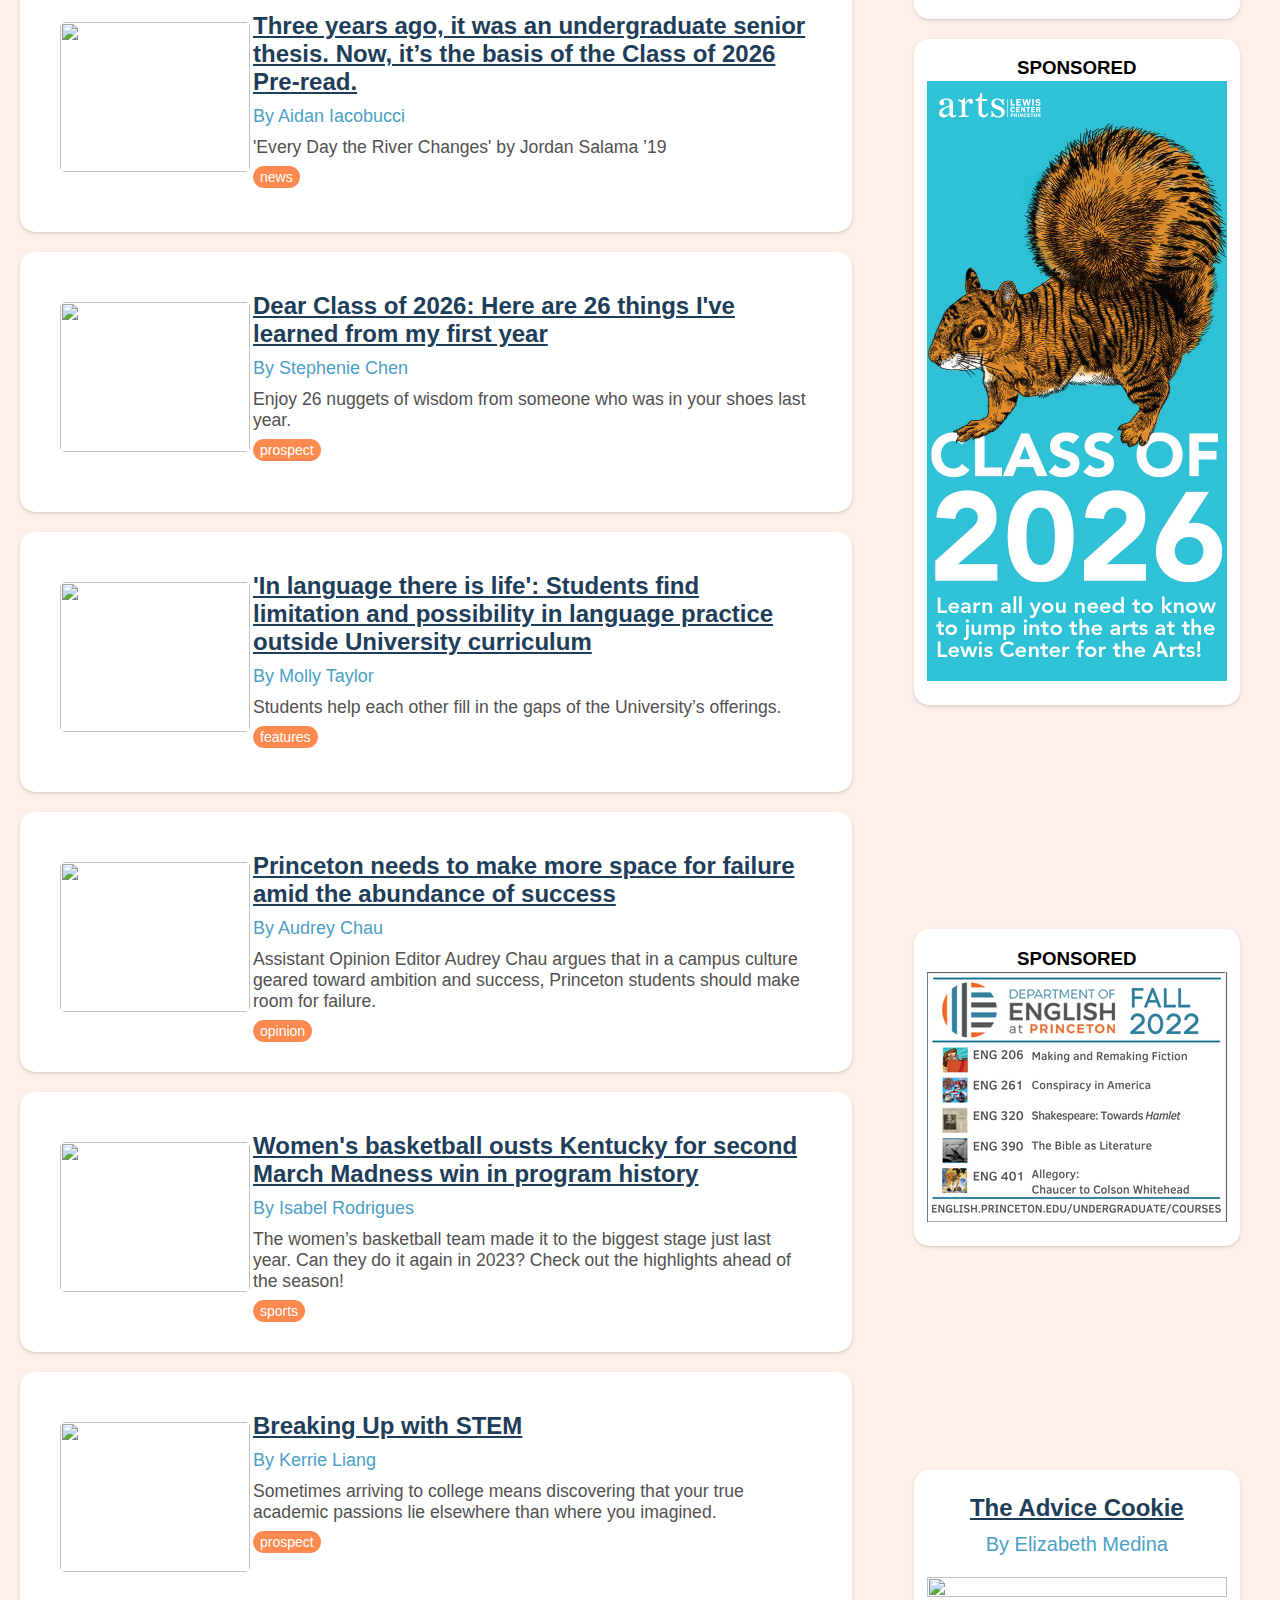
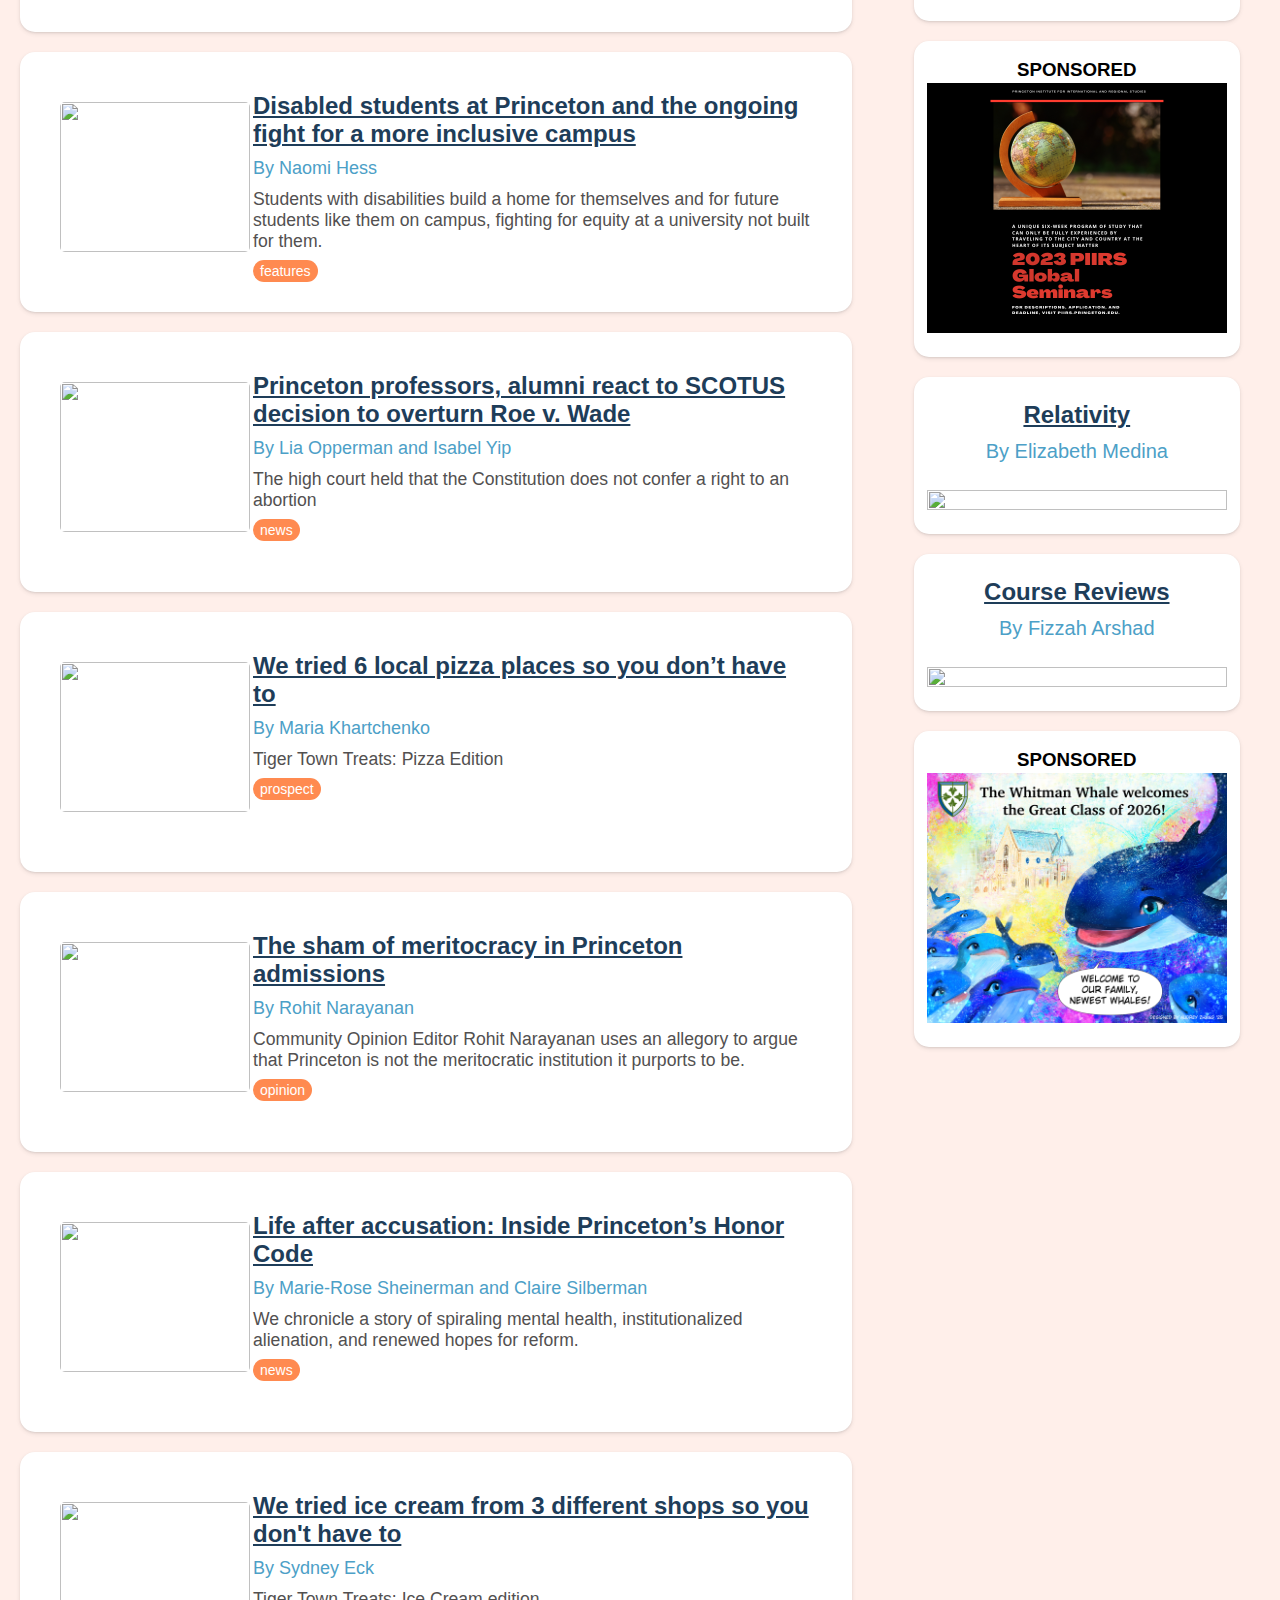
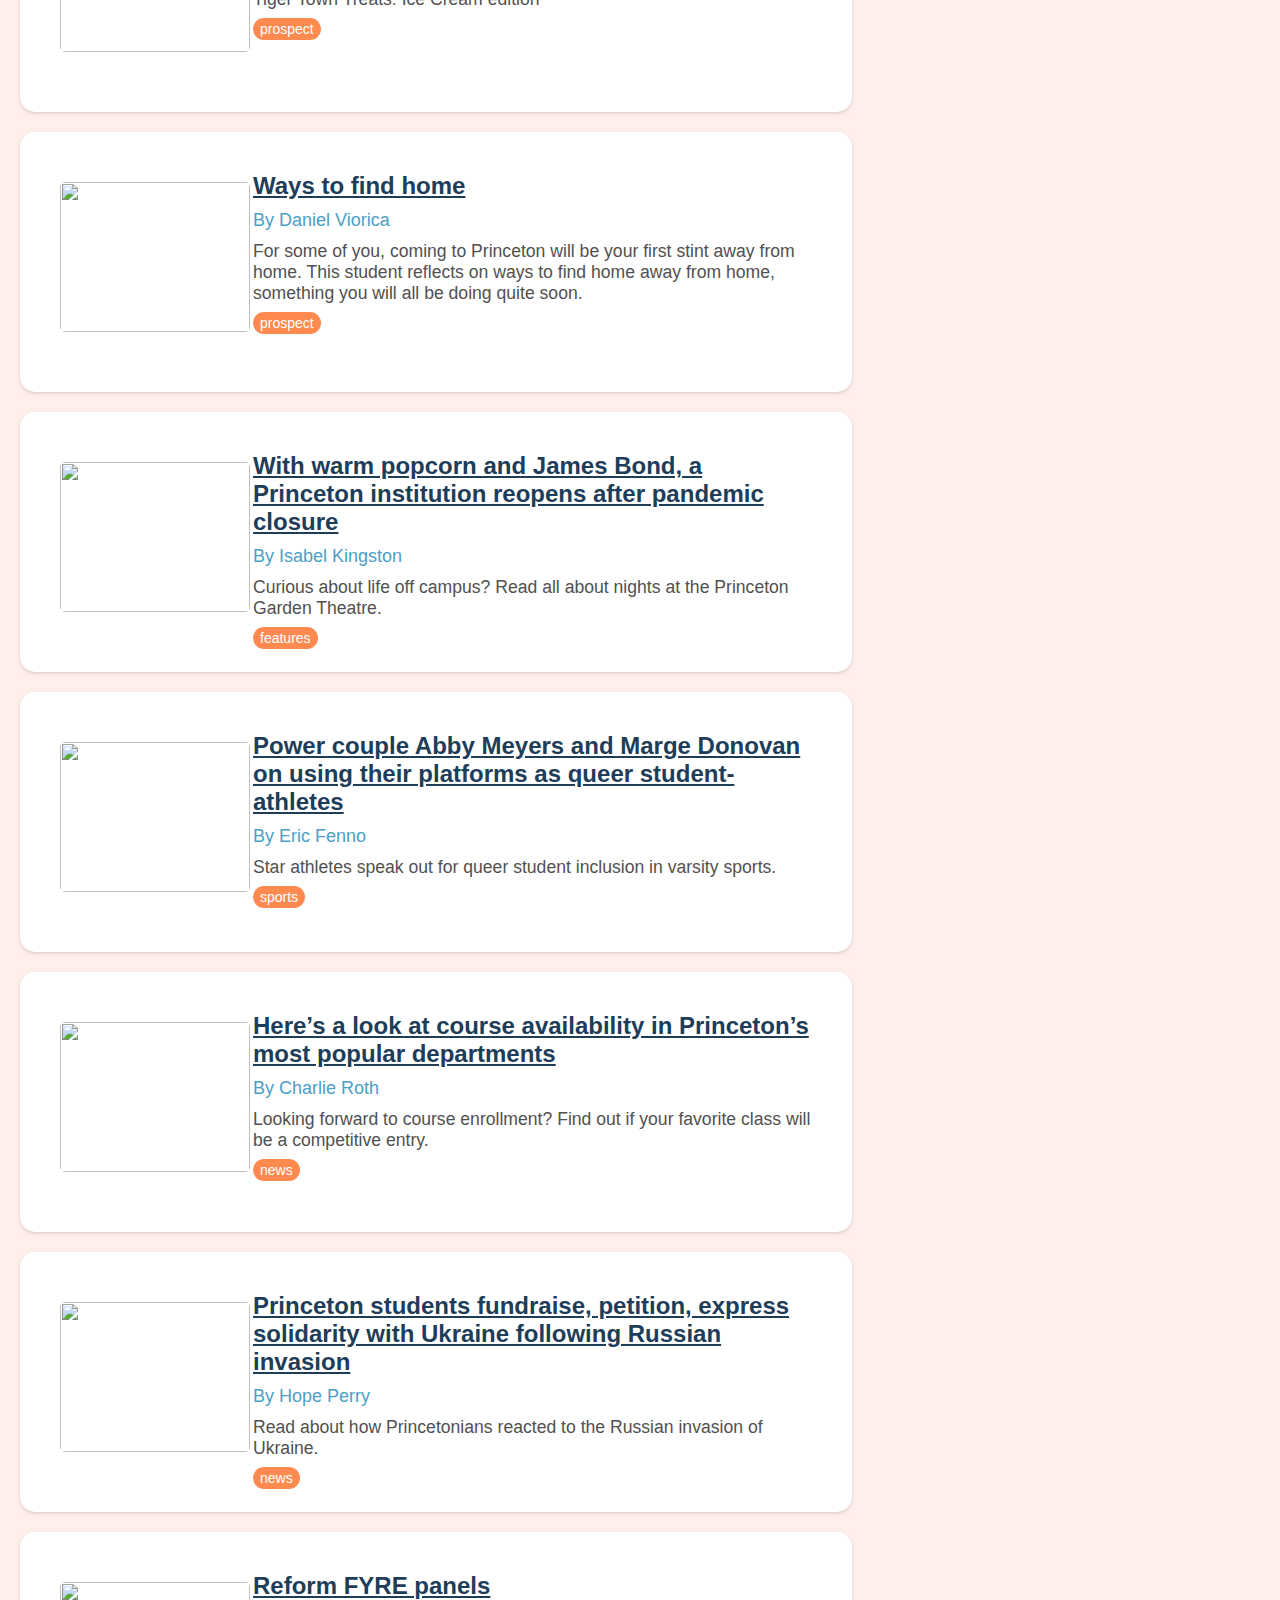
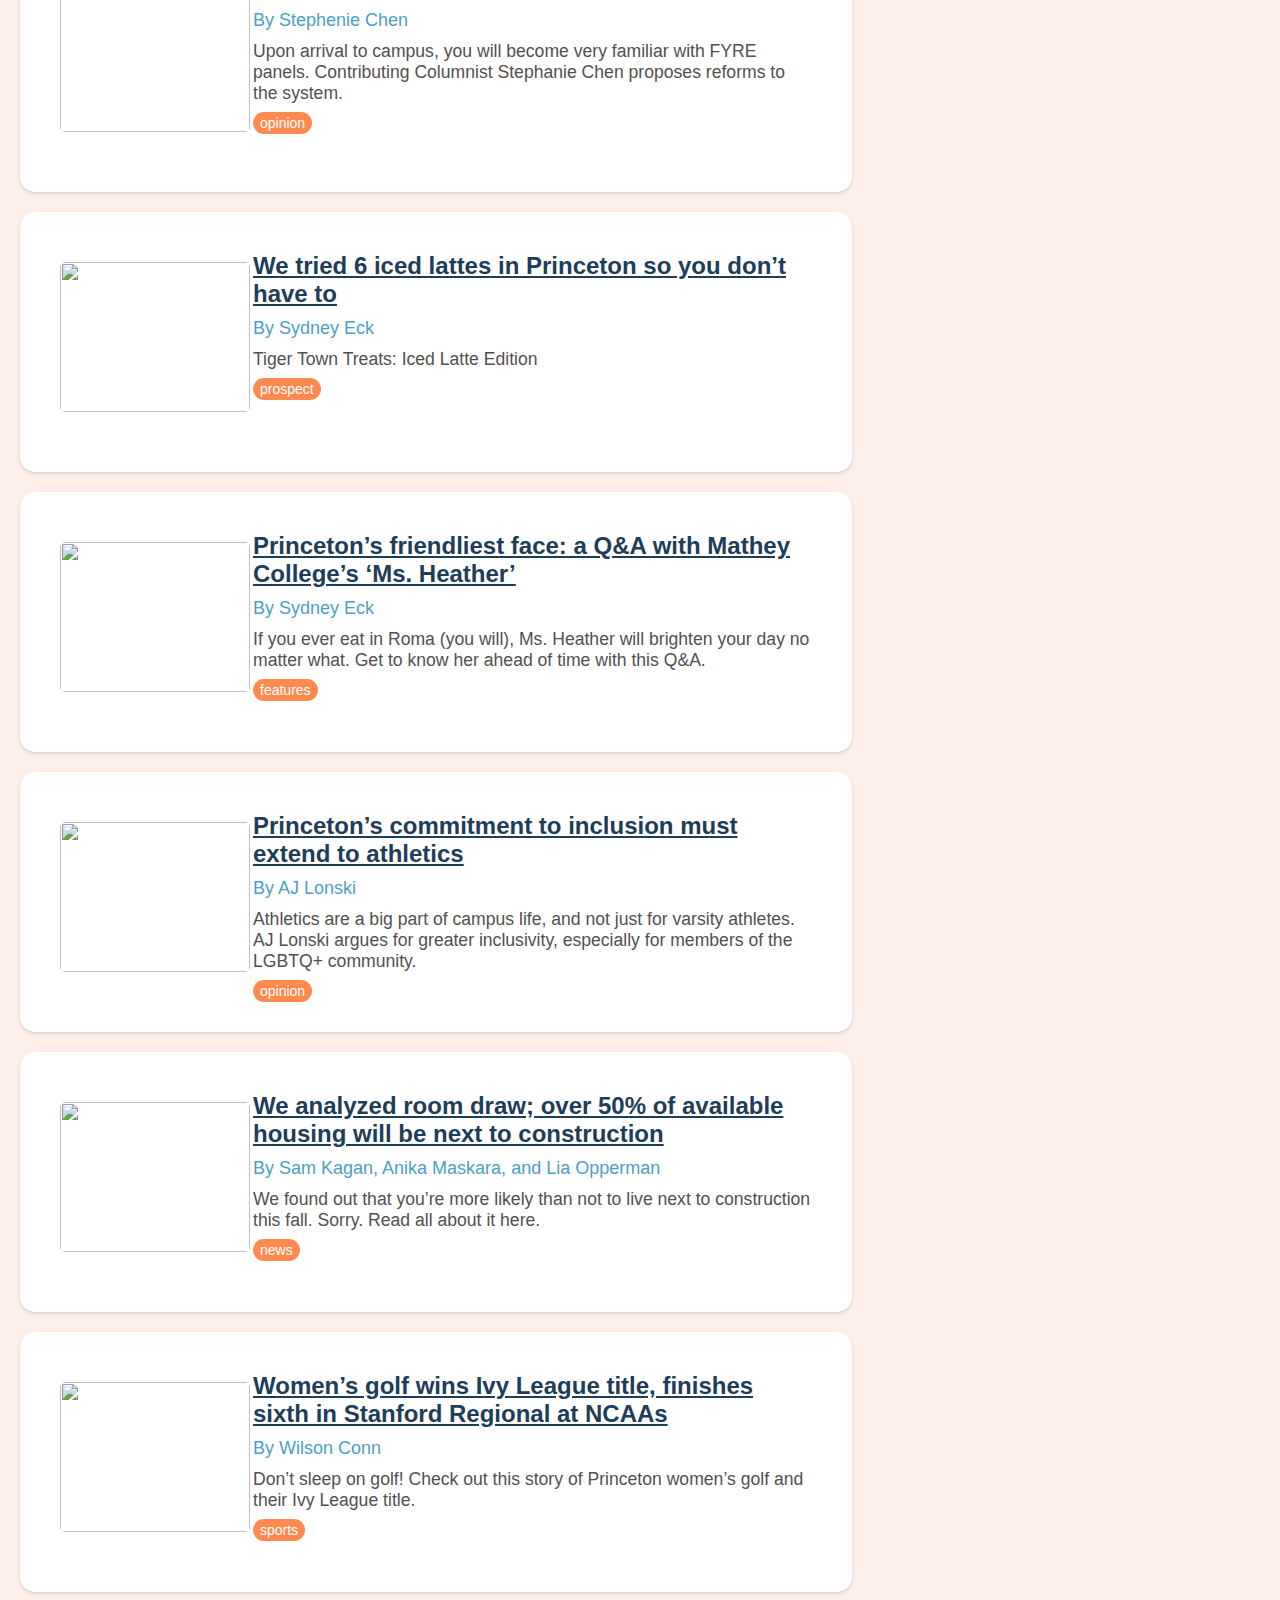
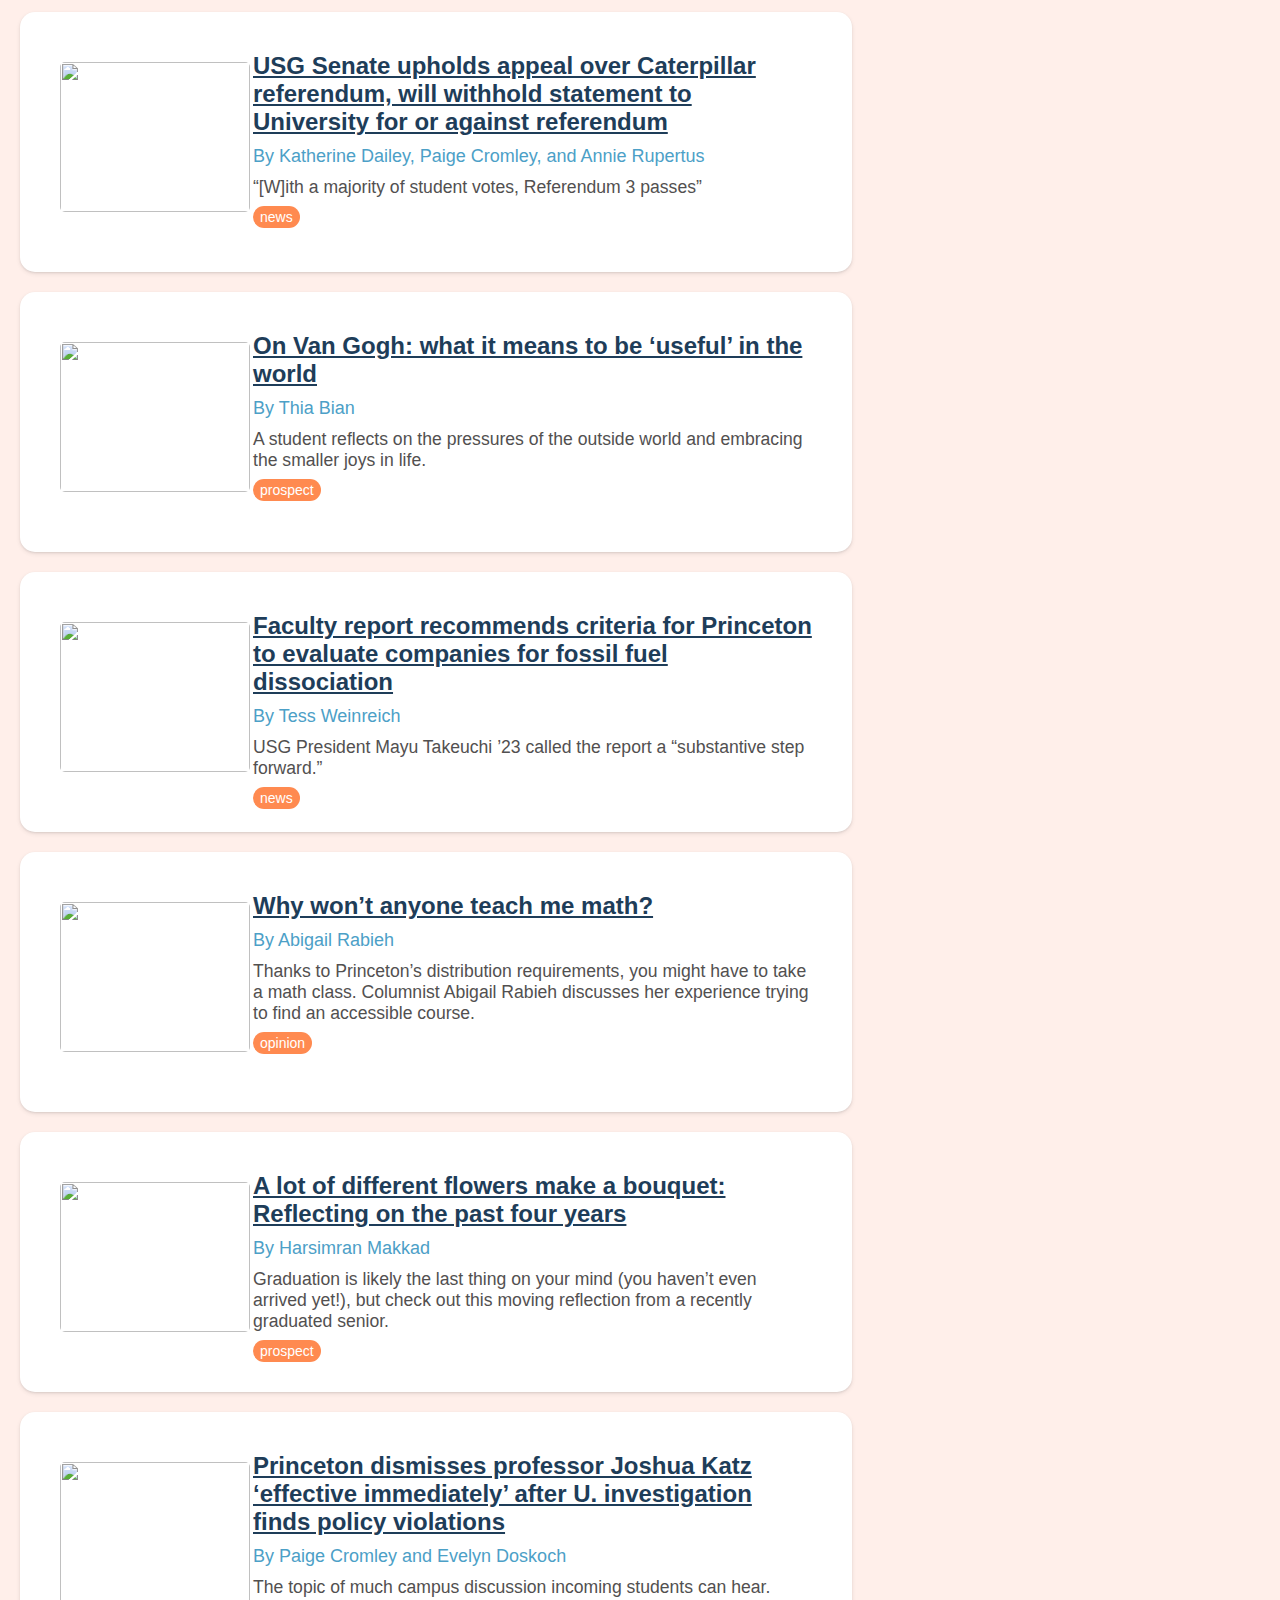
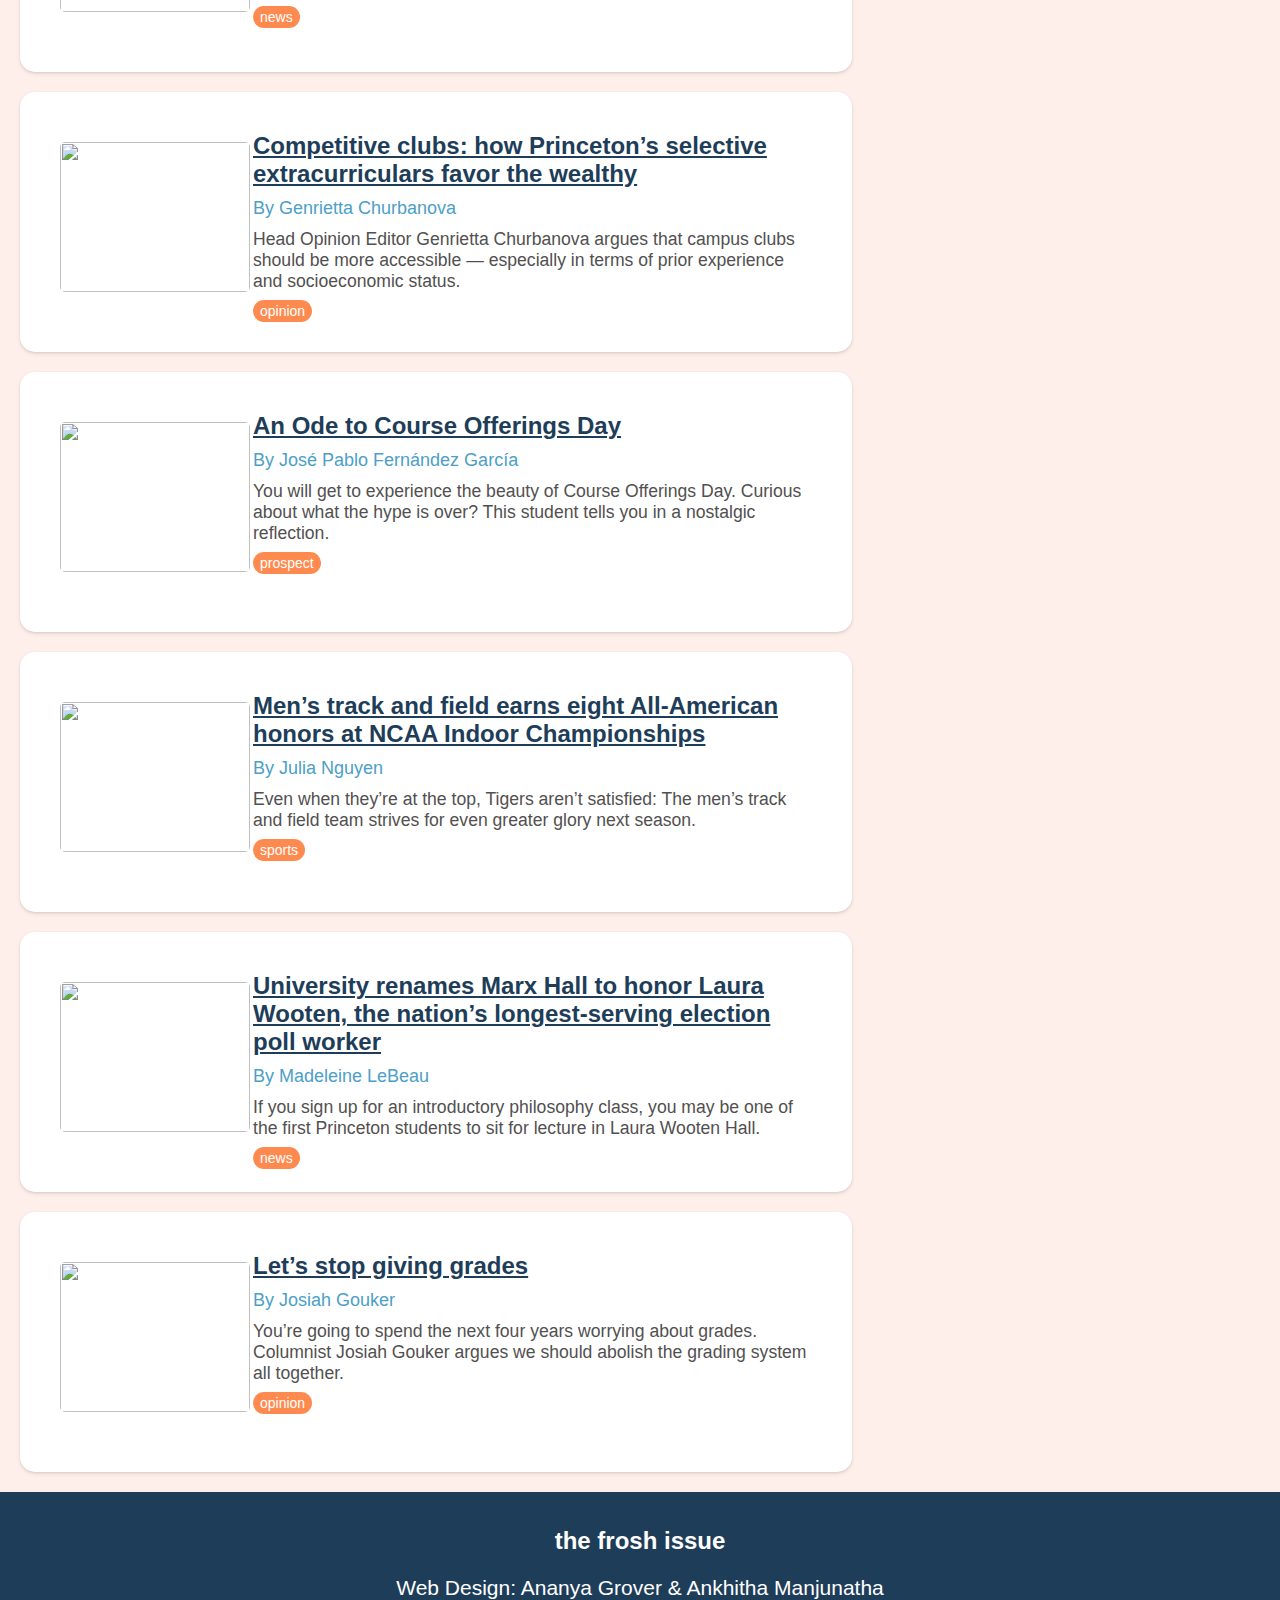
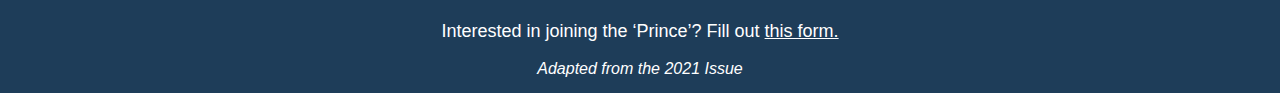
==== commit 61eaf555: "moved up box ad" ====
--- a/frosh.dailyprincetonian.com-master/index.html
+++ b/frosh.dailyprincetonian.com-master/index.html
@@ -135,7 +135,7 @@
       <button class="btn1" onclick="filterSelection('sports')"> Sports</button>
     </div>
   
-        <div class="filterDiv content" data-aos="fade-up">
+        <div class="filterDiv content">
             <div class="row">
               <div class="column left">
               <div class="thumbnail"><img src="https://assets.dailyprincetonian.com/frosh.dailyprincetonian.com/frosh-dictionary.png"></div></div>
@@ -148,8 +148,22 @@
           </div>
           </div>
           </div>
-  
-          <div class="filterDiv news content" data-aos="fade-up">
+
+          <div class="filterDiv content">
+            <div class="row">
+              <div class="column left">
+              <div class="thumbnail"><img src="https://dirgyzwl2hnqq.cloudfront.net/8ab5ccf6483af37484451354a9d9e4e3/dist/img/favicons/android-icon-192x192.png"></div></div>
+              <div class="column right">
+              <a href="advice.html"><h2 id="article-name">Advice for Frosh</h2></a>
+              <h4>By Staff of The Daily Princetonian</h4>
+              <p>Check out the advice our staff have for frosh!</p>
+              <span class="tag">advice</span>
+              
+          </div>
+          </div>
+          </div>
+  
+          <div class="filterDiv news content">
             <div class="row">
               <div class="column left">
               <div class="thumbnail"><img src="https://snworksceo.imgix.net/pri/a22d6b6f-2350-4409-8025-e09728c188ca.sized-1000x1000.png?w=1000"></div></div>
@@ -162,7 +176,7 @@
           </div>   
           </div>
   
-          <div class="filterDiv prospect content" data-aos="fade-up">
+          <div class="filterDiv prospect content">
             <div class="row">
               <div class="column left">
               <div class="thumbnail"><img src="https://snworksceo.imgix.net/pri/b1a99a3b-0ee0-429f-80ed-6d1290c38dc4.sized-1000x1000.jpeg?w=1000"></div></div>
@@ -175,7 +189,7 @@
           </div>   
           </div>
   
-          <div class="filterDiv features content" data-aos="fade-up">
+          <div class="filterDiv features content">
             <div class="row">
               <div class="column left">
               <div class="thumbnail"><img src="https://snworksceo.imgix.net/pri/b1e29181-f99b-4795-ac79-a24fe2751deb.sized-1000x1000.JPG?w=1000"></div></div>
@@ -188,7 +202,7 @@
           </div>   
           </div>
   
-          <div class="filterDiv opinion content" data-aos="fade-up">
+          <div class="filterDiv opinion content">
             <div class="row">
               <div class="column left">
               <div class="thumbnail"><img src="https://snworksceo.imgix.net/pri/297db884-2812-4bee-86e8-9dcfb4785a51.sized-1000x1000.jpg?w=1000"></div></div>
@@ -201,7 +215,7 @@
           </div>   
           </div>
   
-          <div class="filterDiv sports content" data-aos="fade-up">
+          <div class="filterDiv sports content">
             <div class="row">
               <div class="column left">
               <div class="thumbnail"><img src="https://snworksceo.imgix.net/pri/fa408820-e9d5-4c52-af39-f628f8c7984b.sized-1000x1000.jpg?w=1000"></div></div>
@@ -214,7 +228,7 @@
           </div>   
           </div>
   
-          <div class="filterDiv prospect content" data-aos="fade-up">
+          <div class="filterDiv prospect content">
             <div class="row">
               <div class="column left">
               <div class="thumbnail"><img src="https://snworksceo.imgix.net/pri/000f19af-1b67-42bc-9417-a812c672152d.sized-1000x1000.JPG?w=1000"></div></div>
@@ -227,7 +241,7 @@
           </div>   
           </div>
           
-          <div class="filterDiv features content" data-aos="fade-up">
+          <div class="filterDiv features content">
             <div class="row">
               <div class="column left">
               <div class="thumbnail"><img src="https://snworksceo.imgix.net/pri/4571f137-3765-467b-80b7-4c0e0d2ae14a.sized-1000x1000.jpeg?w=1000"></div></div>
@@ -240,7 +254,7 @@
           </div>   
           </div>
   
-          <div class="filterDiv news content" data-aos="fade-up">
+          <div class="filterDiv news content">
             <div class="row">
               <div class="column left">
               <div class="thumbnail"><img src="https://snworksceo.imgix.net/pri/88f49f40-0fcb-4f7e-ac32-e46443445e54.sized-1000x1000.jpg?w=1000"></div></div>
@@ -253,7 +267,7 @@
           </div>   
           </div>
   
-          <div class="filterDiv prospect content" data-aos="fade-up">
+          <div class="filterDiv prospect content">
             <div class="row">
               <div class="column left">
               <div class="thumbnail"><img src="https://snworksceo.imgix.net/pri/e273f6e5-4907-4e3e-904b-c7688bb4fd38.sized-1000x1000.jpeg?w=1000"></div></div>
@@ -266,7 +280,7 @@
           </div>   
           </div>
   
-          <div class="filterDiv opinion content" data-aos="fade-up">
+          <div class="filterDiv opinion content">
             <div class="row">
               <div class="column left">
               <div class="thumbnail"><img src="https://snworksceo.imgix.net/pri/055b4d27-1a45-4ad2-9be7-9ae0ec51d27f.sized-1000x1000.JPG?w=1000"></div></div>
@@ -279,7 +293,7 @@
           </div>   
           </div>
   
-          <div class="filterDiv news content" data-aos="fade-up">
+          <div class="filterDiv news content">
             <div class="row">
               <div class="column left">
               <div class="thumbnail"><img src="https://assets.dailyprincetonian.com/projects.dailyprincetonian.com/honor-code/morrison_hall.jpg"></div></div>
@@ -292,7 +306,7 @@
           </div>   
           </div>
   
-          <div class="filterDiv prospect content" data-aos="fade-up">
+          <div class="filterDiv prospect content">
             <div class="row">
               <div class="column left">
               <div class="thumbnail"><img src="https://snworksceo.imgix.net/pri/9fd2814c-9e8f-4d58-aa77-ef001ccee401.sized-1000x1000.JPG?w=1000"></div></div>
@@ -305,7 +319,7 @@
           </div>   
           </div>
   
-          <div class="filterDiv prospect content" data-aos="fade-up">
+          <div class="filterDiv prospect content">
             <div class="row">
               <div class="column left">
               <div class="thumbnail"><img src="https://snworksceo.imgix.net/pri/359796a6-c16d-4c08-8fe6-c22809f10710.sized-1000x1000.jpg?w=1000"></div></div>
@@ -318,7 +332,7 @@
           </div>   
           </div>
   
-          <div class="filterDiv features content" data-aos="fade-up">
+          <div class="filterDiv features content">
             <div class="row">
               <div class="column left">
               <div class="thumbnail"><img src="https://snworksceo.imgix.net/pri/b665691a-6393-4d36-bb15-426bd476c0f0.sized-1000x1000.jpg?w=1000"></div></div>
@@ -331,7 +345,7 @@
           </div>   
           </div>
   
-          <div class="filterDiv sports content" data-aos="fade-up">
+          <div class="filterDiv sports content">
             <div class="row">
               <div class="column left">
               <div class="thumbnail"><img src="https://snworksceo.imgix.net/pri/285f69d7-0a4a-41a8-8b17-e2b66ec19c32.sized-1000x1000.jpg?w=1000"></div></div>
@@ -344,7 +358,7 @@
           </div>   
           </div>
   
-          <div class="filterDiv news content" data-aos="fade-up">
+          <div class="filterDiv news content">
             <div class="row">
               <div class="column left">
               <div class="thumbnail"><img src="https://snworksceo.imgix.net/pri/b35bb24c-f473-4df6-abae-c99152a83538.sized-1000x1000.JPG?w=1000"></div></div>
@@ -357,7 +371,7 @@
           </div>   
           </div>
   
-          <div class="filterDiv news content" data-aos="fade-up">
+          <div class="filterDiv news content">
             <div class="row">
               <div class="column left">
               <div class="thumbnail"><img src="https://snworksceo.imgix.net/pri/2e8f962e-9846-4817-9348-83c0987c3647.sized-1000x1000.jpg?w=1000"></div></div>
@@ -370,7 +384,7 @@
           </div>   
           </div>
   
-          <div class="filterDiv opinion content" data-aos="fade-up">
+          <div class="filterDiv opinion content">
             <div class="row">
               <div class="column left">
               <div class="thumbnail"><img src="https://snworksceo.imgix.net/pri/6be7921a-bb13-4a27-a906-bfc603aa0413.sized-1000x1000.jpeg?w=1000"></div></div>
@@ -383,7 +397,7 @@
           </div>   
           </div>
   
-          <div class="filterDiv prospect content" data-aos="fade-up">
+          <div class="filterDiv prospect content">
             <div class="row">
               <div class="column left">
               <div class="thumbnail"><img src="https://snworksceo.imgix.net/pri/3acb538b-02e1-4013-9b65-0f04646bd7c1.sized-1000x1000.jpg?w=1000"></div></div>
@@ -396,7 +410,7 @@
           </div>   
           </div>
   
-          <div class="filterDiv features content" data-aos="fade-up">
+          <div class="filterDiv features content">
             <div class="row">
               <div class="column left">
               <div class="thumbnail"><img src="https://snworksceo.imgix.net/pri/0f462f29-ddf8-4a55-993f-c804c6384050.sized-1000x1000.jpeg?w=1000"></div></div>
@@ -409,20 +423,20 @@
           </div>   
           </div>
   
-          <div class="filterDiv opinion content" data-aos="fade-up">
+          <div class="filterDiv opinion content">
             <div class="row">
               <div class="column left">
               <div class="thumbnail"><img src="https://snworksceo.imgix.net/pri/abb37c6b-3f2d-4c65-9d4f-74fbcb2bbed0.sized-1000x1000.jpeg?w=1000"></div></div>
               <div class="column right">
               <a href="https://www.dailyprincetonian.com/article/2022/01/diversity-inclusion-athletics-sports-teams"><h2 id="article-name">Princeton’s commitment to inclusion must extend to athletics</h2></a>
               <h4>By AJ Lonski</h4>
-              <p>Athletics are a big part of campus life, and not just for varsity athletes. Guest Contributor AJ Lonski argues for greater inclusivity in athletics, especially for members of the LGBTQ+ community.</p>
+              <p>Athletics are a big part of campus life, and not just for varsity athletes. AJ Lonski argues for greater inclusivity, especially for members of the LGBTQ+ community.</p>
               <span class="tag">opinion</span>
               </div>
           </div>   
           </div>
   
-          <div class="filterDiv news content" data-aos="fade-up">
+          <div class="filterDiv news content">
             <div class="row">
               <div class="column left">
               <div class="thumbnail"><img src="https://snworksceo.imgix.net/pri/b45b84d5-752a-41c9-96cd-722d57268cf0.sized-1000x1000.jpg?w=1000"></div></div>
@@ -435,7 +449,7 @@
           </div>   
           </div>
   
-          <div class="filterDiv sports content" data-aos="fade-up">
+          <div class="filterDiv sports content">
             <div class="row">
               <div class="column left">
               <div class="thumbnail"><img src="https://snworksceo.imgix.net/pri/1a0ca606-f41c-489e-a622-b90ef3e4a2aa.sized-1000x1000.jpg?w=1000"></div></div>
@@ -448,7 +462,7 @@
           </div>   
           </div>
   
-          <div class="filterDiv news content" data-aos="fade-up">
+          <div class="filterDiv news content">
             <div class="row">
               <div class="column left">
               <div class="thumbnail"><img src="https://snworksceo.imgix.net/pri/ea2e3619-09d0-4488-80bd-6570d9a36206.sized-1000x1000.jpg?w=1000"></div></div>
@@ -461,7 +475,7 @@
           </div>   
           </div>
   
-          <div class="filterDiv prospect content" data-aos="fade-up">
+          <div class="filterDiv prospect content">
             <div class="row">
               <div class="column left">
               <div class="thumbnail"><img src="https://snworksceo.imgix.net/pri/f6c6a3a6-114f-46d1-bb74-43cbd0420aef.sized-1000x1000.jpeg?w=1000"></div></div>
@@ -474,7 +488,7 @@
           </div>   
           </div>
   
-          <div class="filterDiv news content" data-aos="fade-up">
+          <div class="filterDiv news content">
             <div class="row">
               <div class="column left">
               <div class="thumbnail"><img src="https://snworksceo.imgix.net/pri/0d4cdf96-fd45-4f07-a924-6a0c4261828b.sized-1000x1000.jpg?w=1000"></div></div>
@@ -487,7 +501,7 @@
           </div>   
           </div>
   
-          <div class="filterDiv opinion content" data-aos="fade-up">
+          <div class="filterDiv opinion content">
             <div class="row">
               <div class="column left">
               <div class="thumbnail"><img src="https://snworksceo.imgix.net/pri/1018484f-cfe4-427c-9c4a-ef0394d4d9f4.sized-1000x1000.jpg?w=1000"></div></div>
@@ -500,7 +514,7 @@
           </div>   
           </div>
   
-          <div class="filterDiv prospect content" data-aos="fade-up">
+          <div class="filterDiv prospect content">
             <div class="row">
               <div class="column left">
               <div class="thumbnail"><img src="https://snworksceo.imgix.net/pri/7a58d5b2-9d93-4318-8db0-f62c5a166517.sized-1000x1000.png?w=1000"></div></div>
@@ -513,7 +527,7 @@
           </div>   
           </div>
   
-          <div class="filterDiv news content" data-aos="fade-up">
+          <div class="filterDiv news content">
             <div class="row">
               <div class="column left">
               <div class="thumbnail"><img src="https://snworksceo.imgix.net/pri/4a36277e-1124-4bc9-97f5-9da505e82587.sized-1000x1000.jpg?w=1000"></div></div>
@@ -526,7 +540,7 @@
           </div>   
           </div>
   
-          <div class="filterDiv opinion content" data-aos="fade-up">
+          <div class="filterDiv opinion content">
             <div class="row">
               <div class="column left">
               <div class="thumbnail"><img src="https://snworksceo.imgix.net/pri/c1a742c1-7024-4701-a4f9-db0b0a295ba4.sized-1000x1000.png?w=1000"></div></div>
@@ -539,7 +553,7 @@
           </div>   
           </div>
   
-          <div class="filterDiv prospect content" data-aos="fade-up">
+          <div class="filterDiv prospect content">
             <div class="row">
               <div class="column left">
               <div class="thumbnail"><img src="https://snworksceo.imgix.net/pri/0d8b4d19-e28a-4889-8df4-2ee9dde7994d.sized-1000x1000.jpeg?w=1000"></div></div>
@@ -552,7 +566,7 @@
           </div>   
           </div>
   
-          <div class="filterDiv sports content" data-aos="fade-up">
+          <div class="filterDiv sports content">
             <div class="row">
               <div class="column left">
               <div class="thumbnail"><img src="https://snworksceo.imgix.net/pri/98cd4d62-08f9-4be0-b924-5088d9a1dcb4.sized-1000x1000.jpeg?w=1000"></div></div>
@@ -565,7 +579,7 @@
           </div>   
           </div>
   
-          <div class="filterDiv news content" data-aos="fade-up">
+          <div class="filterDiv news content">
             <div class="row">
               <div class="column left">
               <div class="thumbnail"><img src="https://snworksceo.imgix.net/pri/97934389-2160-4bc7-8376-11a9048c5b7c.sized-1000x1000.jpg?w=1000"></div></div>
@@ -578,7 +592,7 @@
           </div>   
           </div>
   
-          <div class="filterDiv opinion content" data-aos="fade-up">
+          <div class="filterDiv opinion content">
             <div class="row">
               <div class="column left">
               <div class="thumbnail"><img src="https://snworksceo.imgix.net/pri/7dce7696-d8fe-4380-b0e9-7fa6c80f78ad.sized-1000x1000.jpg?w=1000"></div></div>
@@ -690,14 +704,16 @@
     <iframe width="100%" height="180" frameborder="no" scrolling="no" seamless src="https://share.transistor.fm/e/f7908a8f"></iframe>
     </div>
 
+    <div class="ad">
+      <h3>SPONSORED</h3>
+    <a href="https://english.princeton.edu/undergraduate/courses"><img src="box.png"></a>
+  </div>
+
     <div class="podcast">
       <iframe width="100%" height="180" frameborder="no" scrolling="no" seamless src="https://share.transistor.fm/e/01eccfd0"></iframe>
     </div>
 
-    <div class="ad">
-    <h3>SPONSORED</h3>
-  <a href="https://english.princeton.edu/undergraduate/courses"><img src="box.png"></a>
-</div>
+    
 <div class="cartoon">
   <h3>The Advice Cookie</h3>
   <h4>By Elizabeth Medina</h4>
@@ -752,7 +768,7 @@
 
   <script src="https://unpkg.com/aos@next/dist/aos.js"></script>
   <script>
-    AOS.init();
+    //AOS.init();
   </script>
 
 <script>
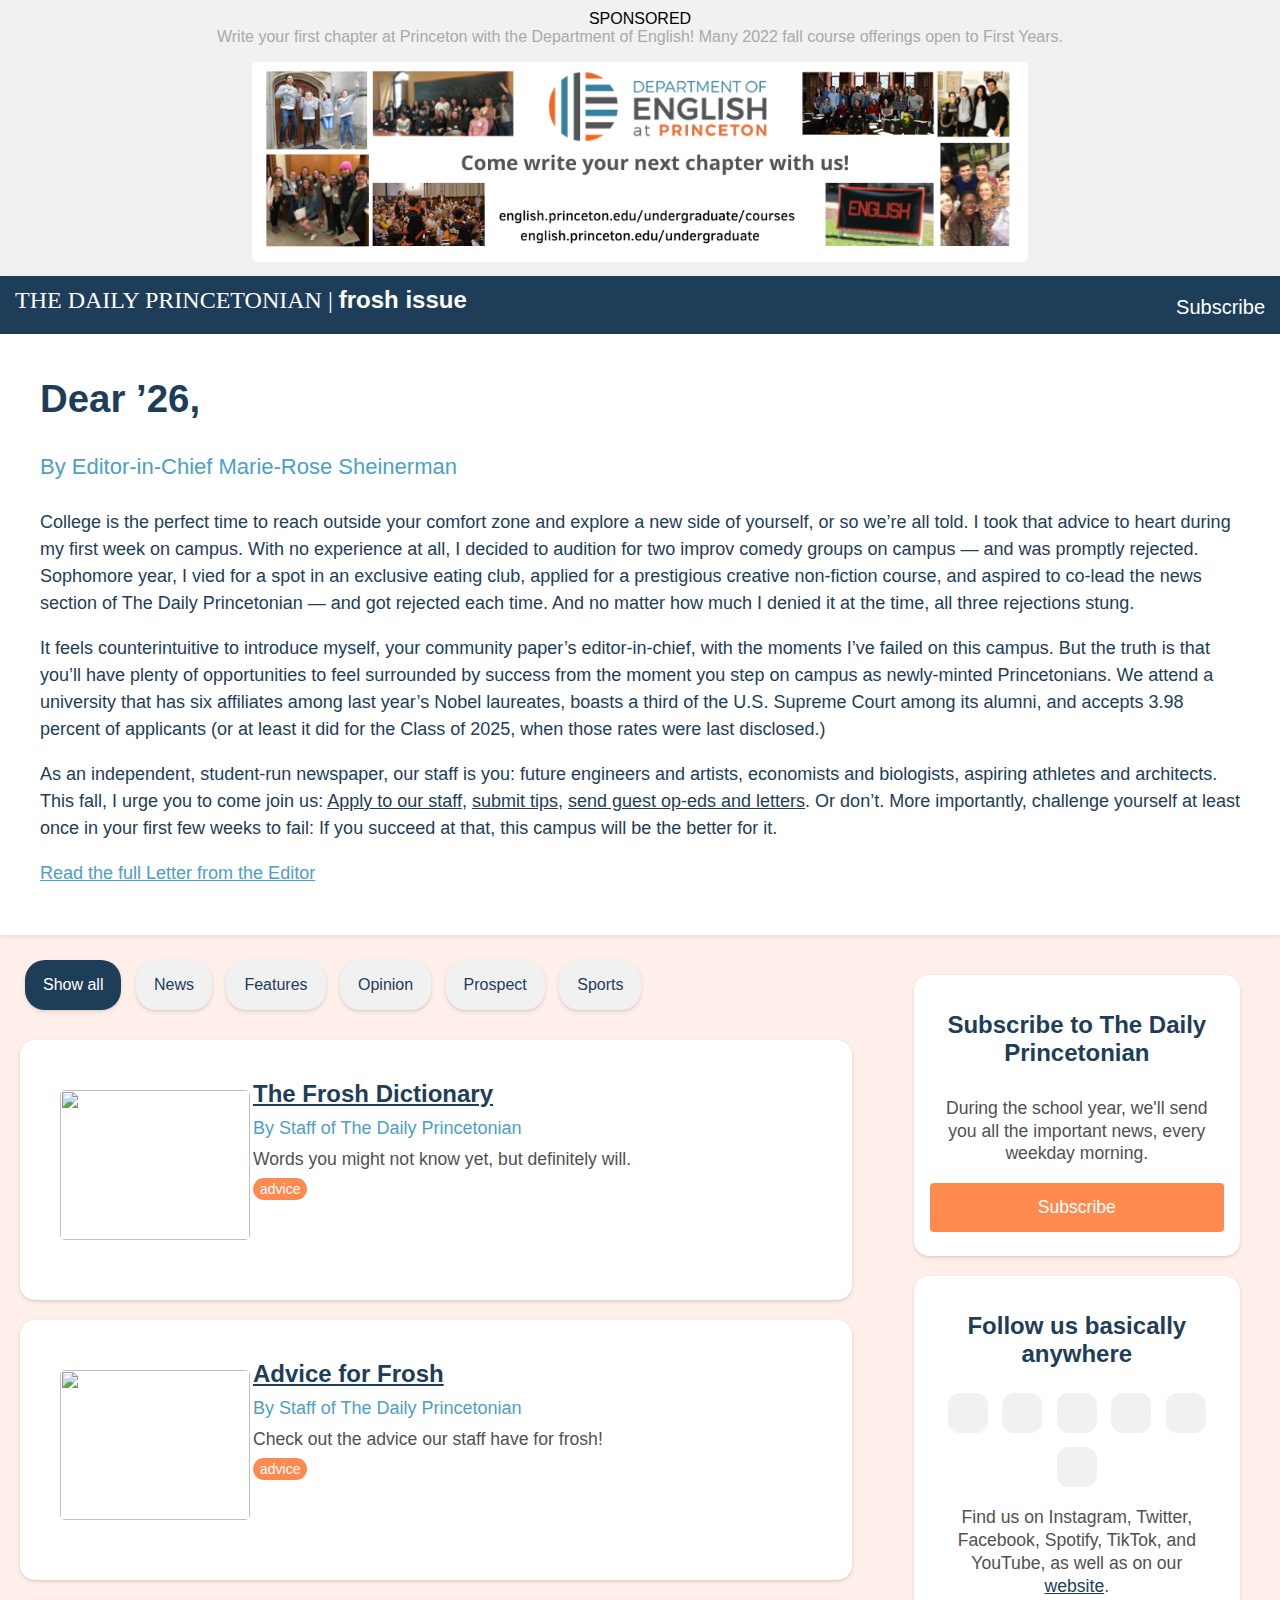
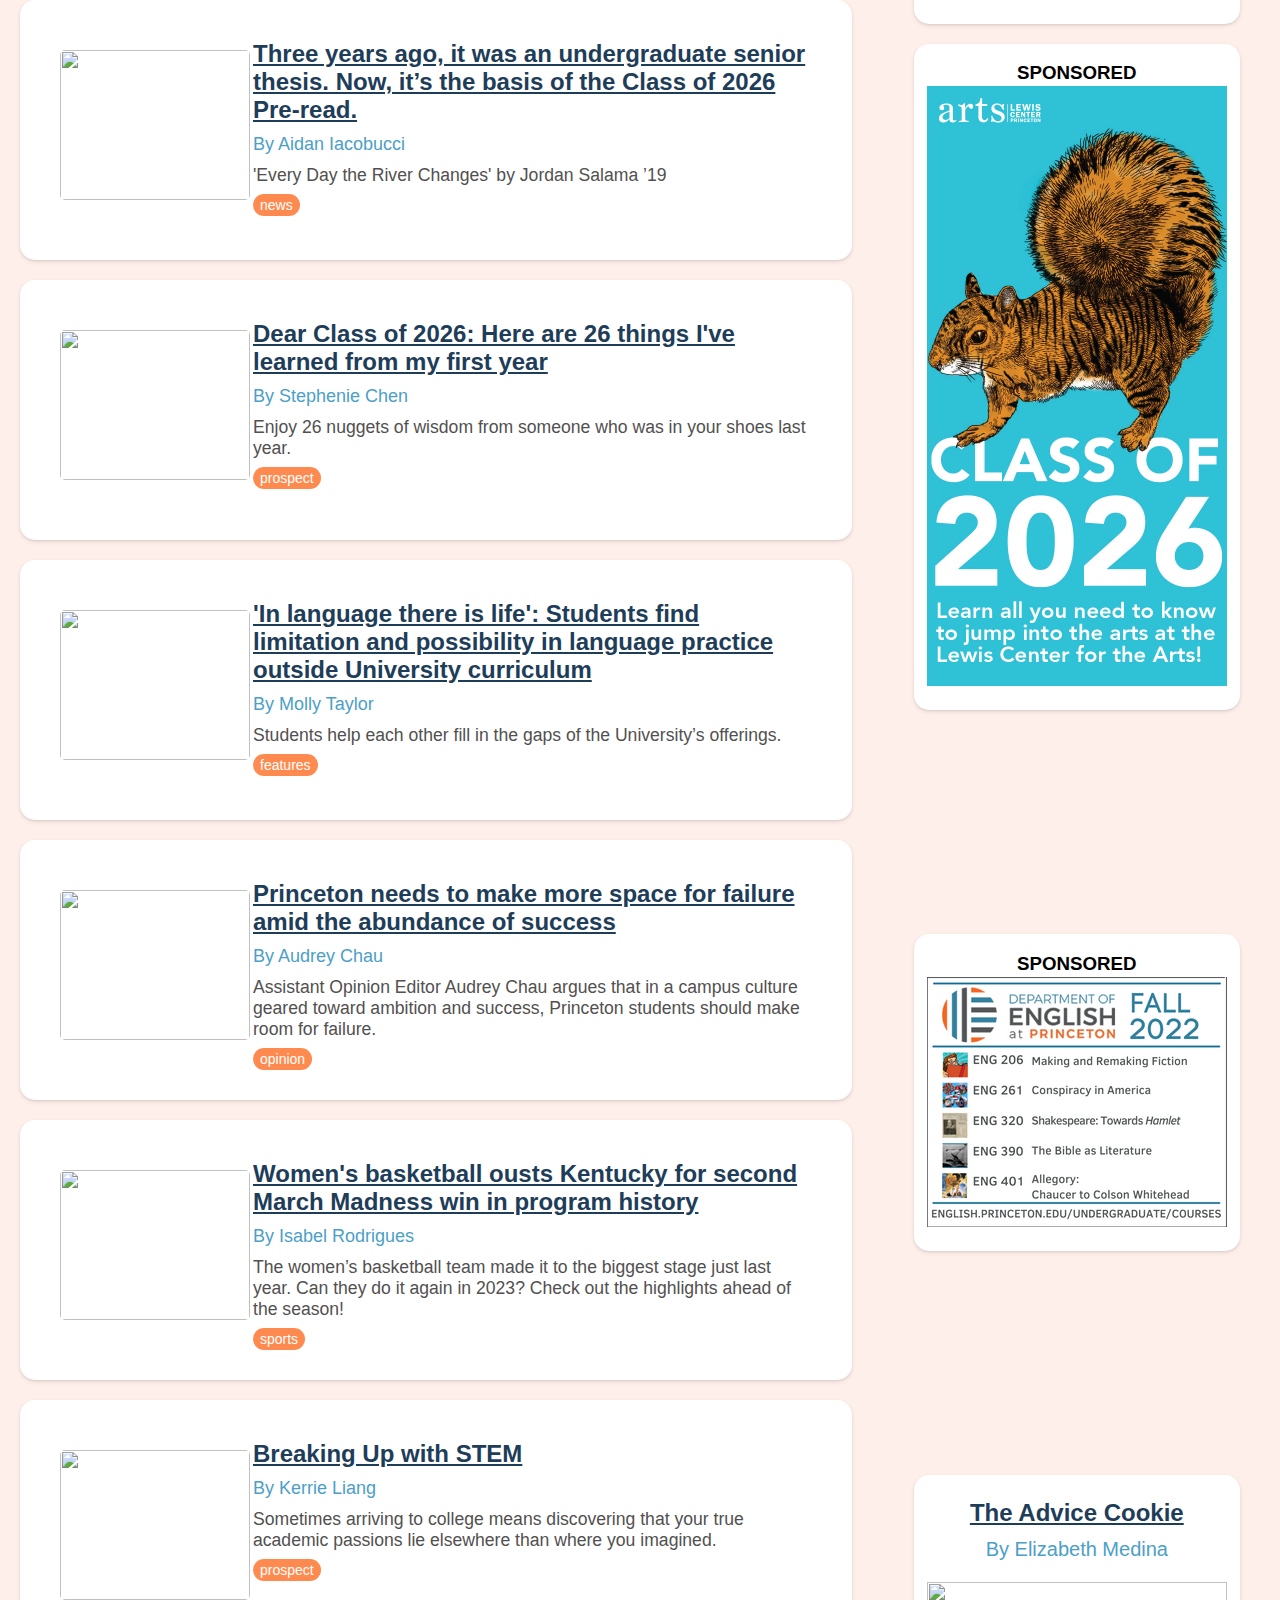
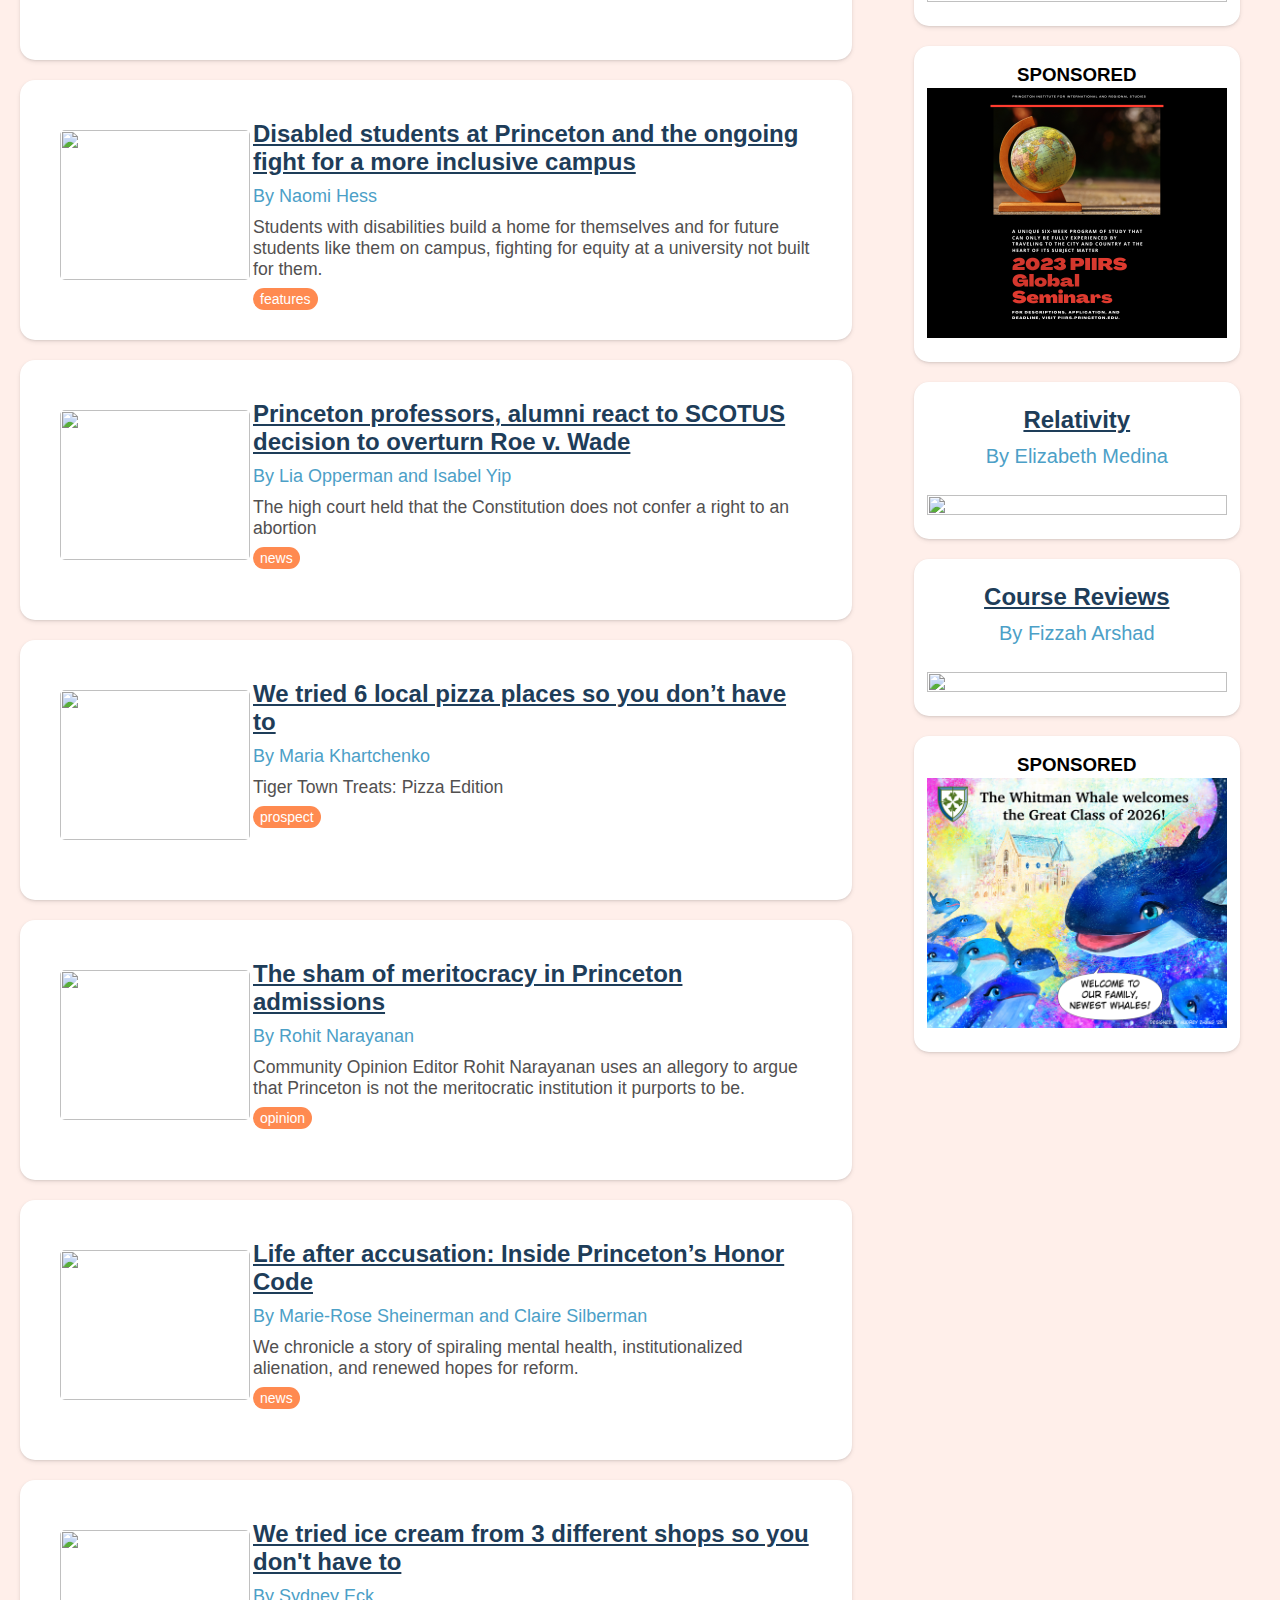
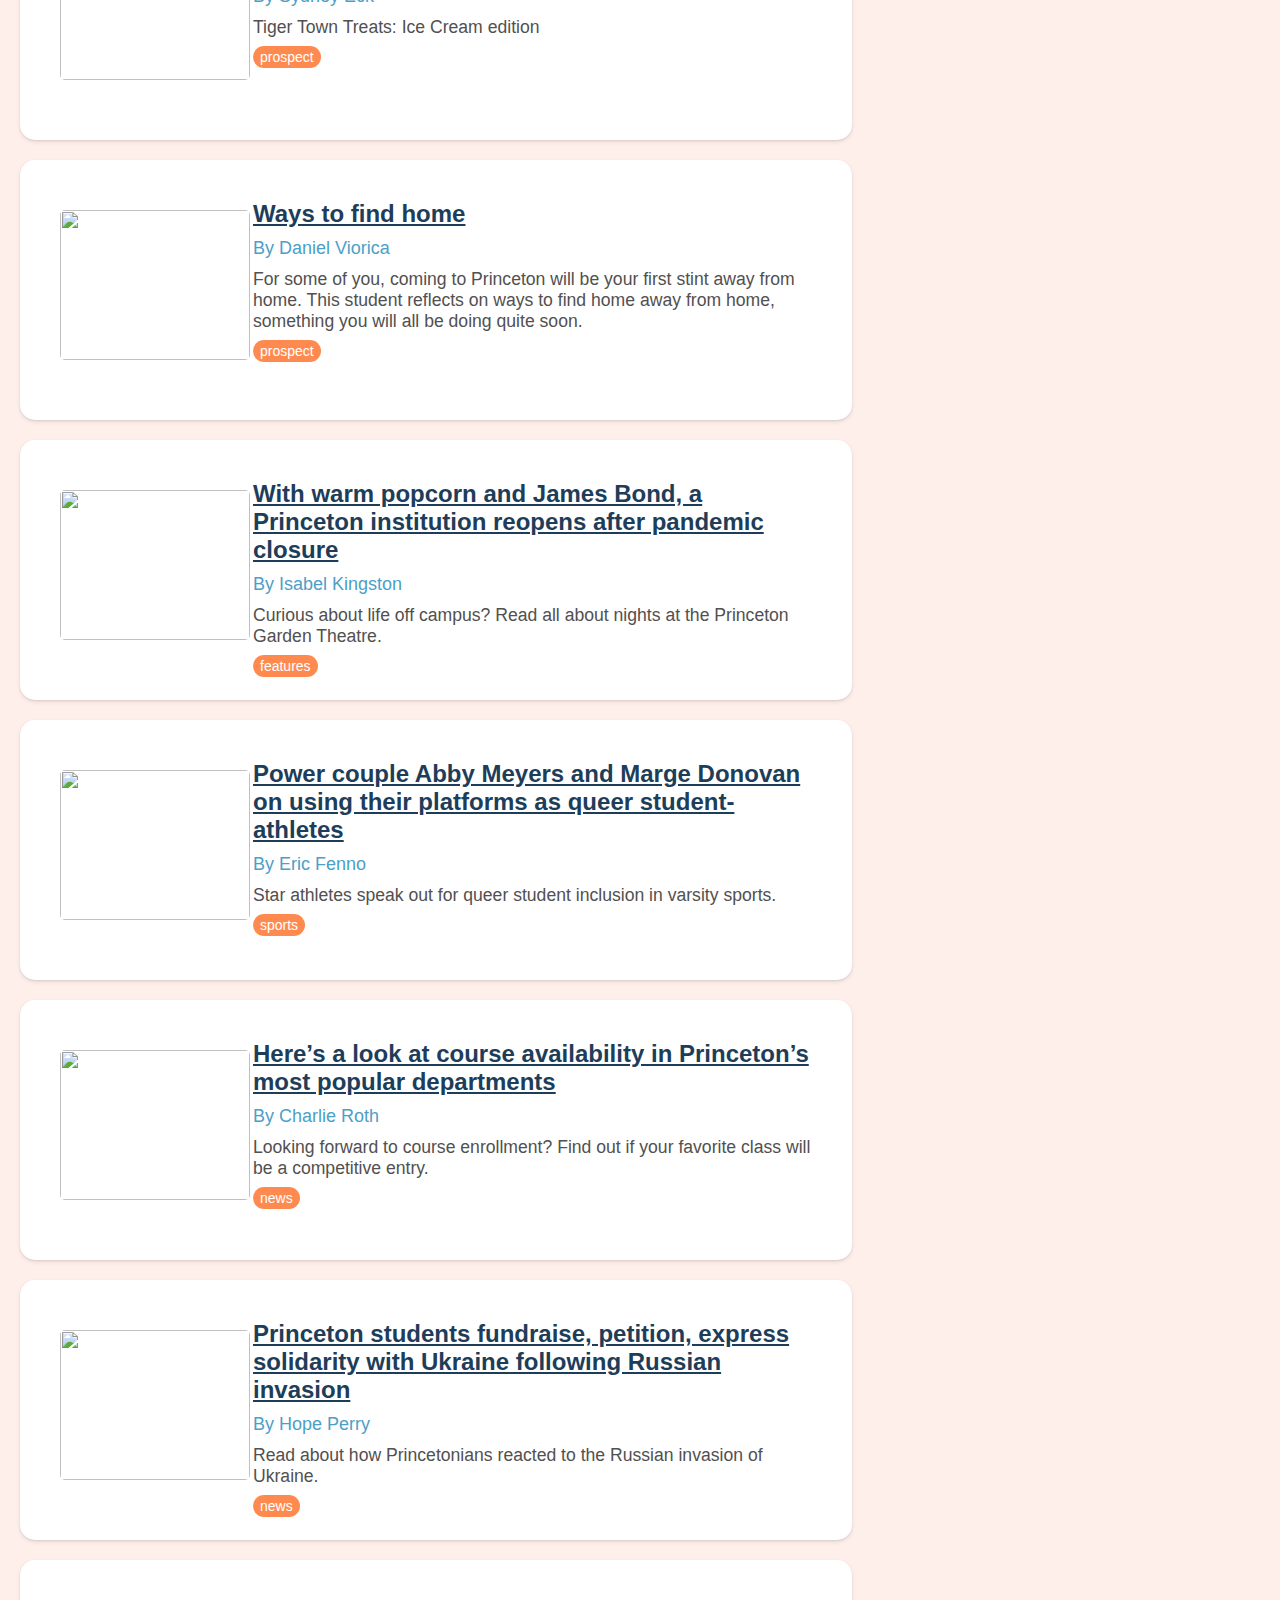
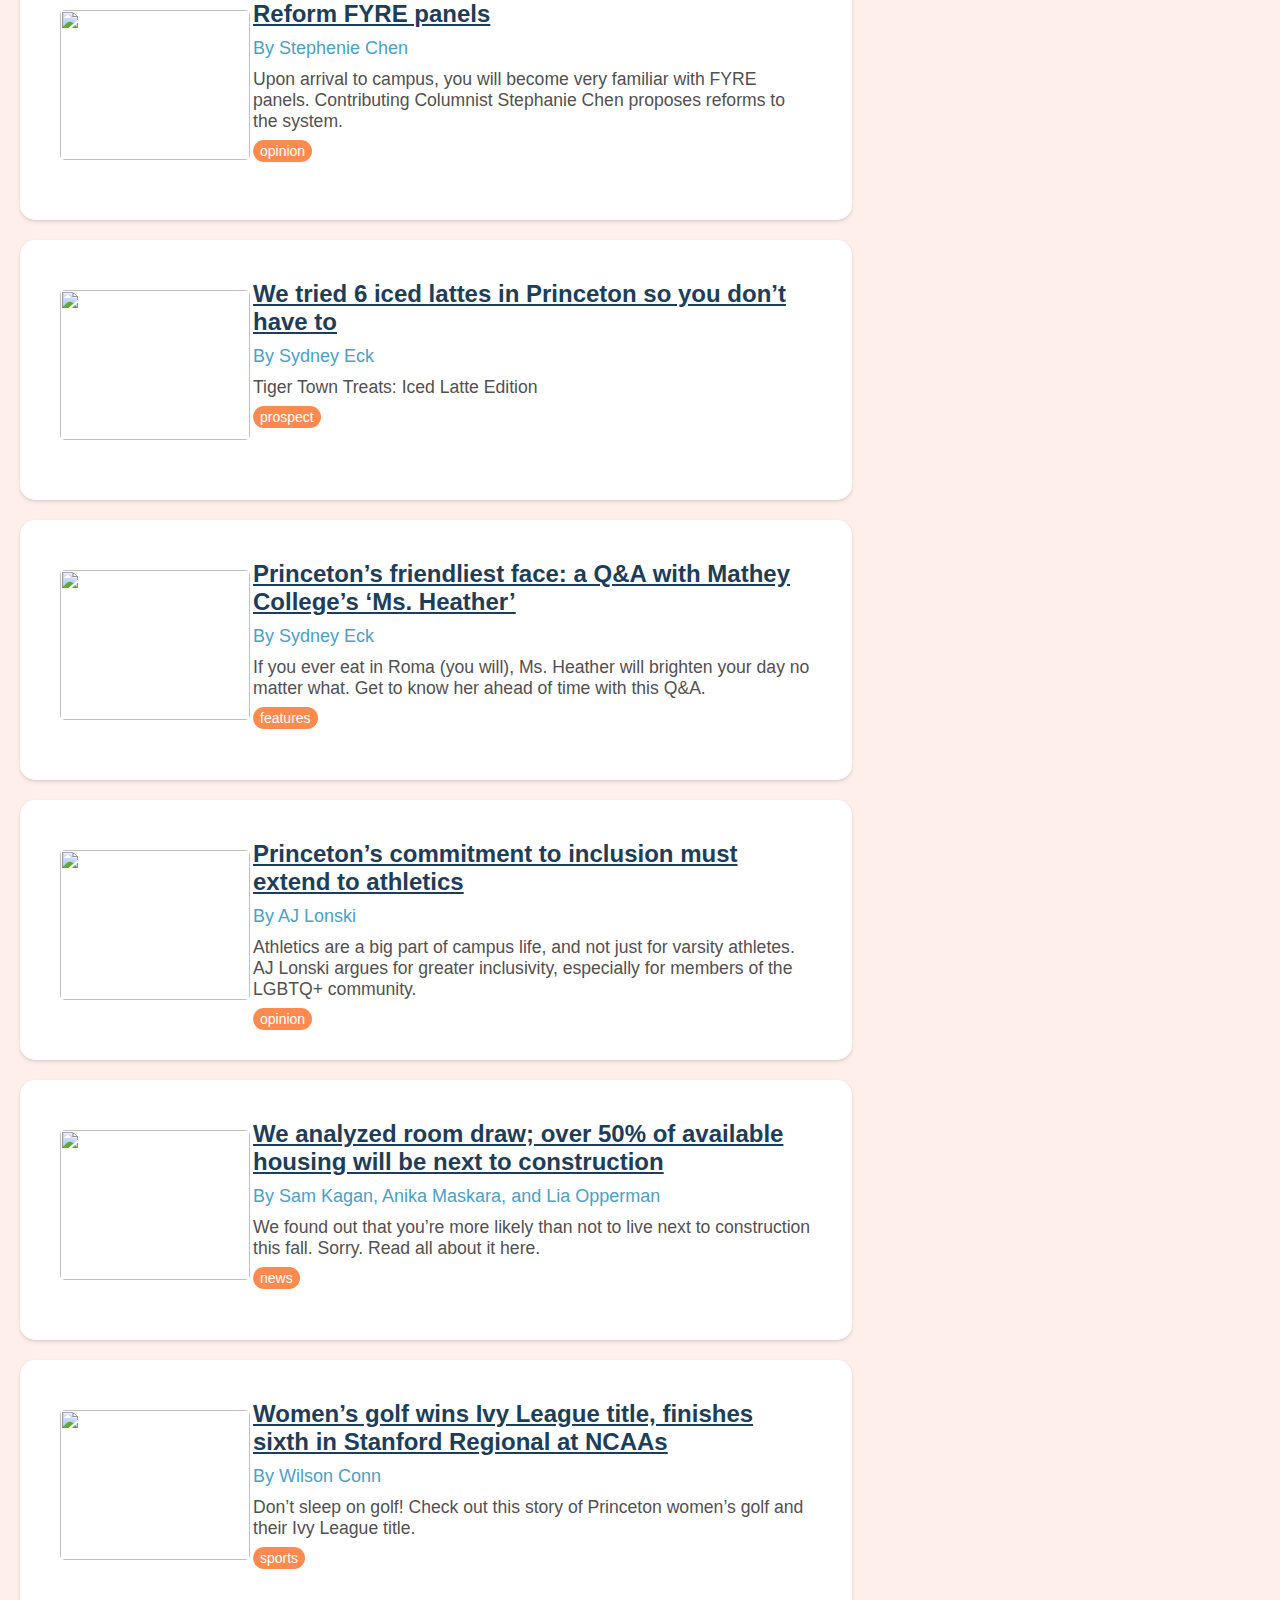
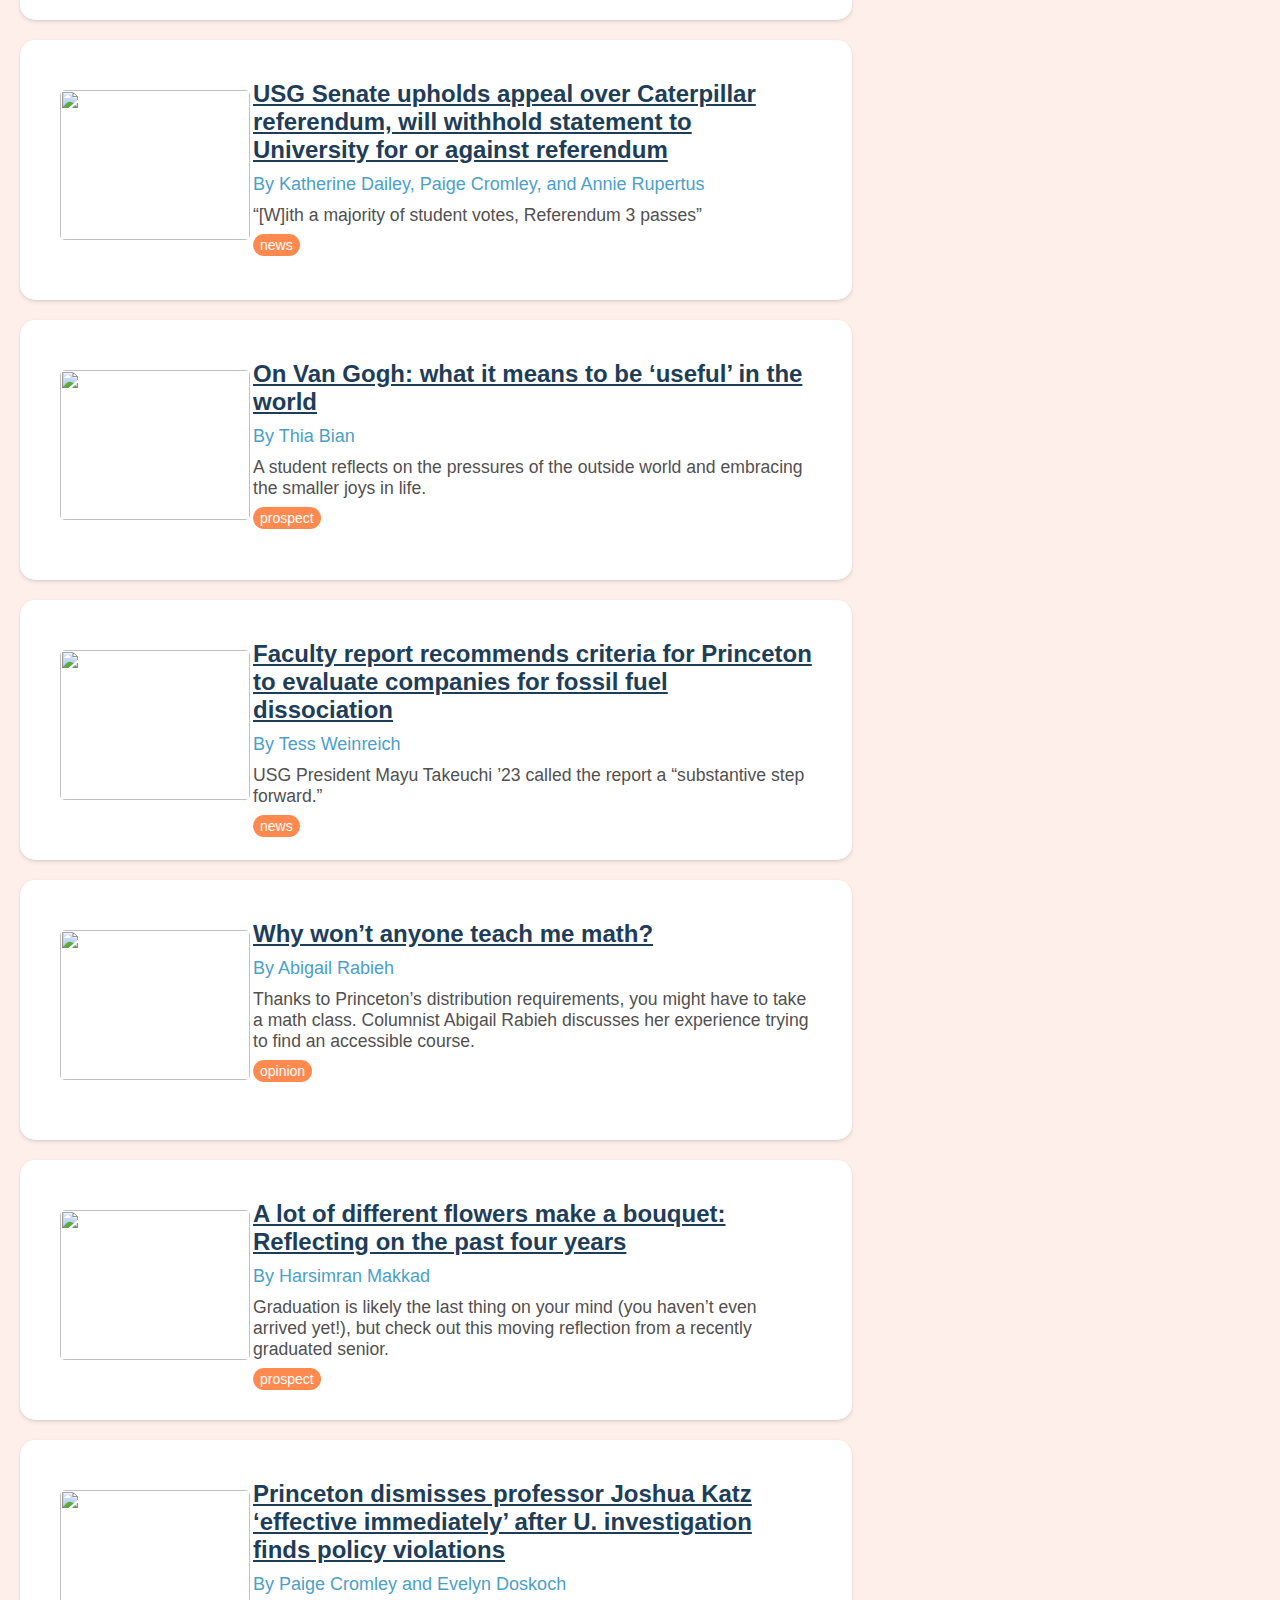
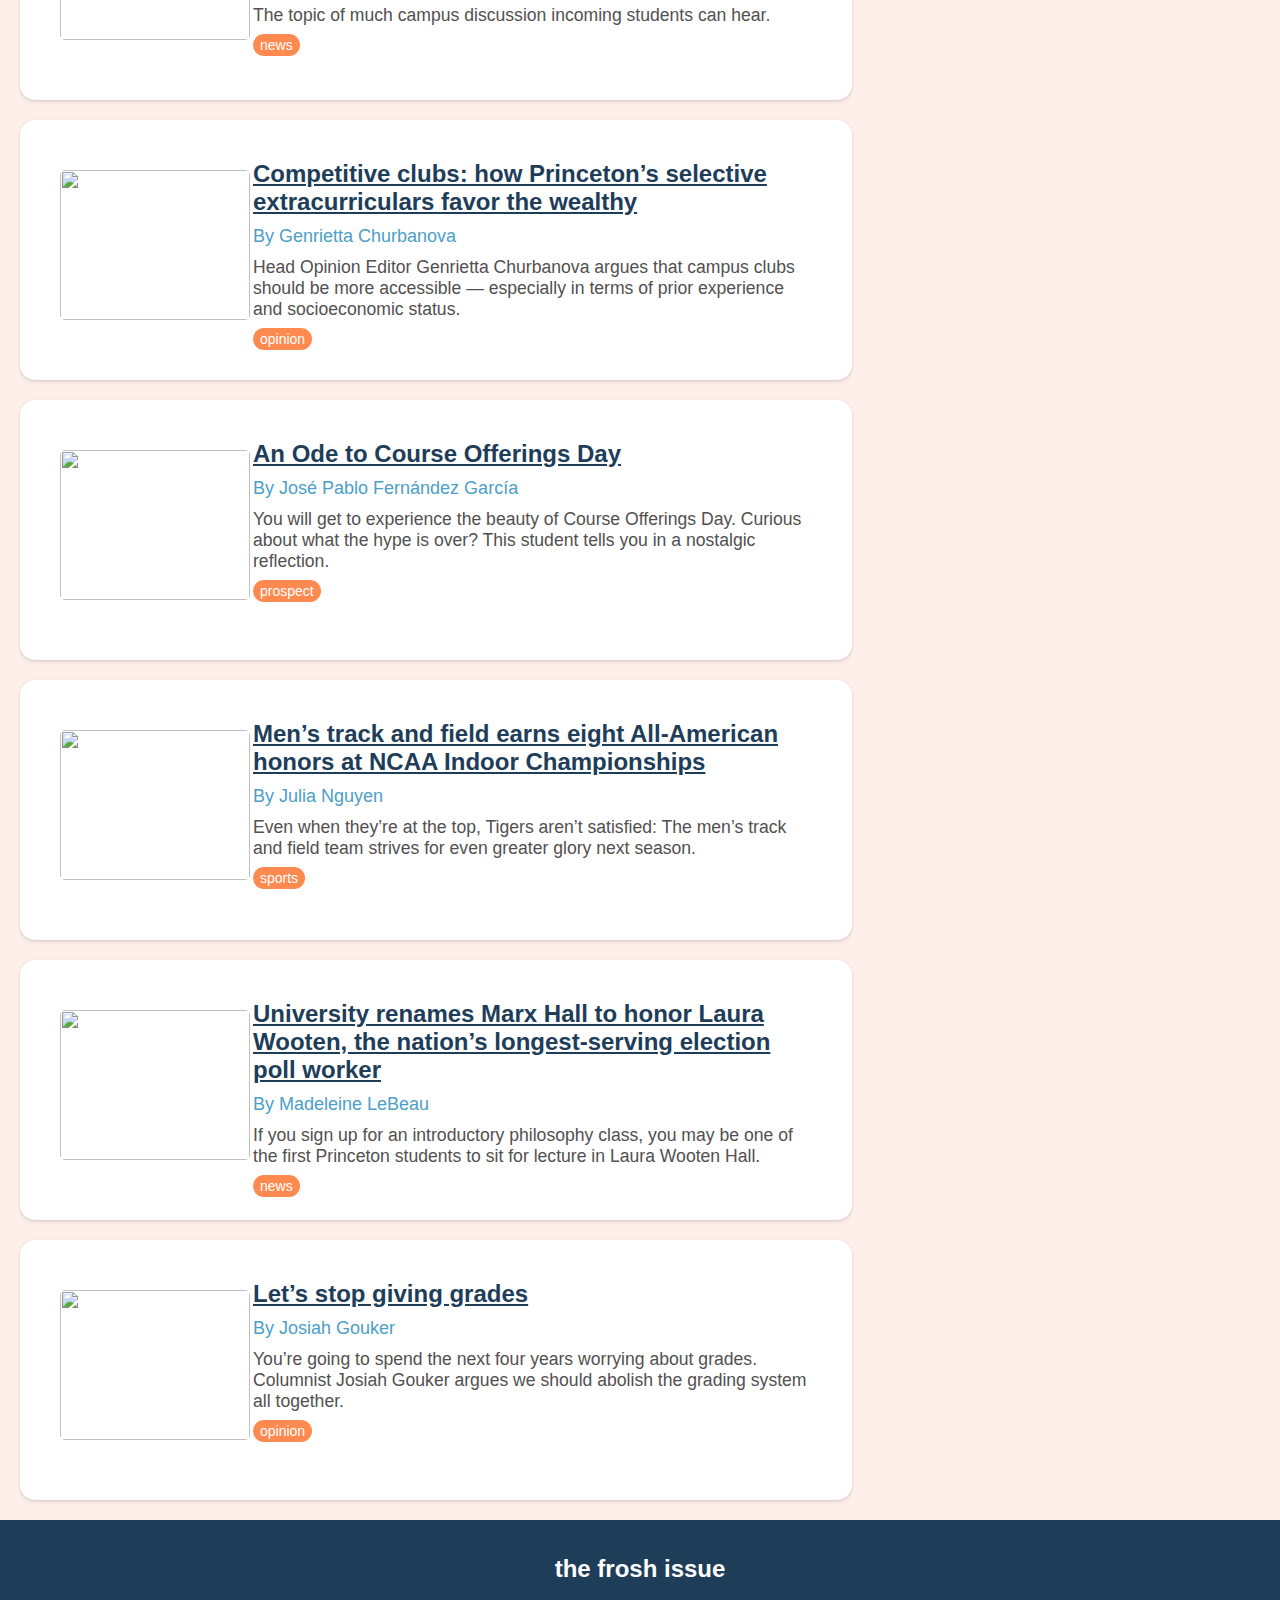
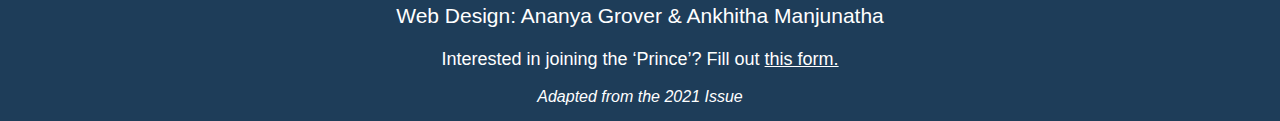
==== commit 12e962a0: "subscribe btn + btn1 positioning" ====
--- a/frosh.dailyprincetonian.com-master/index.html
+++ b/frosh.dailyprincetonian.com-master/index.html
@@ -81,7 +81,7 @@
   <div class="topnav navbar">
   <p class="name-logo"><a href="https://dailyprincetonian.com" style="font-family: minion-pro; font-size: 24px; margin-top: 0px; padding-top: 0px">THE DAILY PRINCETONIAN | <span style="font-family: sofia-pro, sans-serif; font-weight: 600">frosh issue</span></a></p>
   <div class="topnav-right">
-    
+    <a href= "https://subscribe.dailyprincetonian.com/" class="name-logo" style="font-size: 20px; padding-top: 0px; align-content: center;"><div id="" >Subscribe</div></a>
   </div>
 </div>
 </div>
--- a/frosh.dailyprincetonian.com-master/style.css
+++ b/frosh.dailyprincetonian.com-master/style.css
@@ -450,18 +450,25 @@
   margin: auto;
 } */
 
+#myBtnContainer{
+  /* padding-left: 10%;
+  padding-right: 10%; */
+  padding-bottom: 0.3rem;
+  align-items: center;
+}
 
 .btn1 {
   border: none;
   outline: none;
-  padding: 12px 16px;
+  padding: 16px 18px;
   background-color: #f1f1f1;
   cursor: pointer;
+  align-self: center;
   border-radius: 20px;
   box-shadow: 0px 1px 2px rgba(50, 50, 50, .1), 
 		0px 2px 4px rgba(60, 60, 60, 0.1);
    z-index:1;
-   margin-right: 10px;
+  margin: 5px;
    font-size: 1em;
    color: #1e3d59;
 }
@@ -542,6 +549,24 @@
     font-size: 21px;
   }
 
+  .credit-advice {
+    color: #4ca0c7;
+    font-style: italic;
+    font-size: 18px;
+  }
+
+  #content-advice p {
+    font-size: 22px;
+  }
+
+  .right-advice {
+    padding-left: 20%;
+  }
+
+  .left-advice {
+    padding-right: 20%;
+  }
+
 @media screen and (max-width: 1250px){
   .content{
 	width: 67vw;
@@ -790,6 +815,10 @@
   margin: 0;
 }
 
+#myBtnContainer{
+  margin-left: 2.1rem ;
+}
+
 
 }
 
@@ -809,4 +838,4 @@
 
 .show {
   display: block;
-}+}
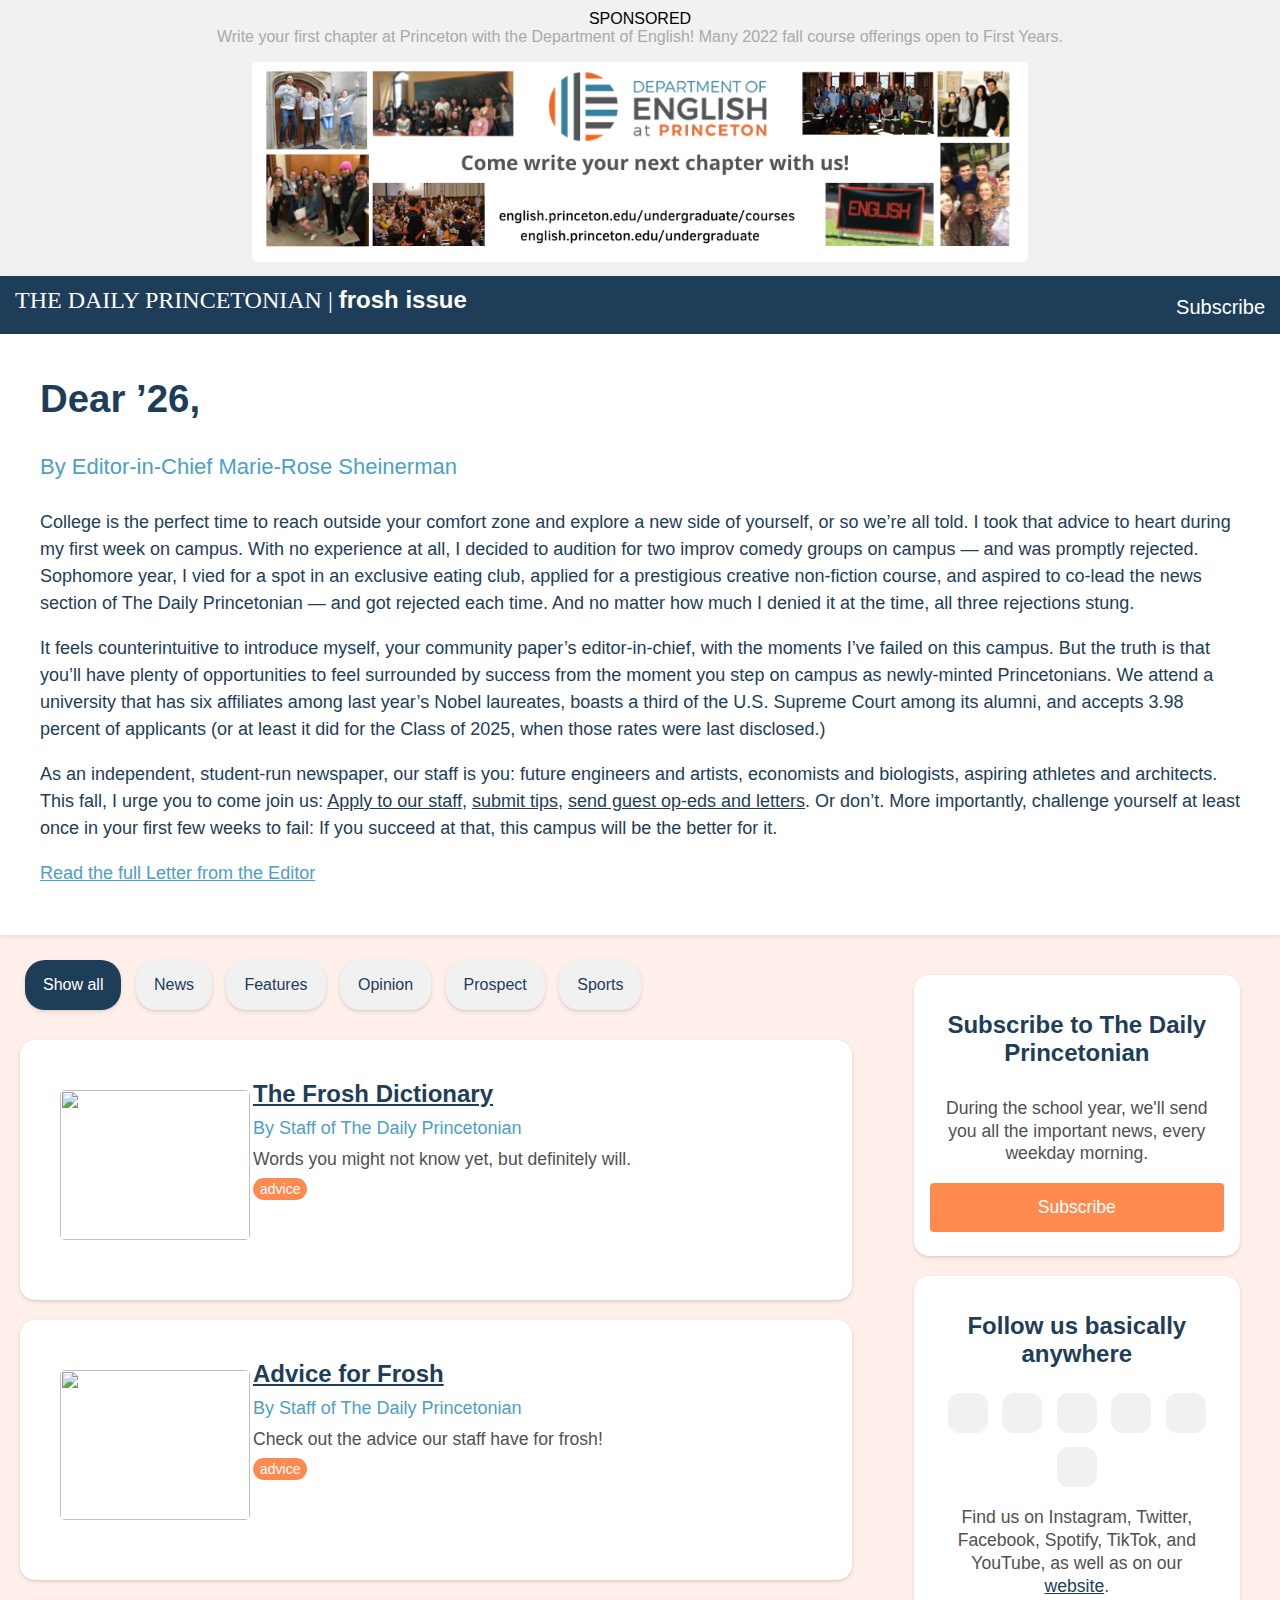
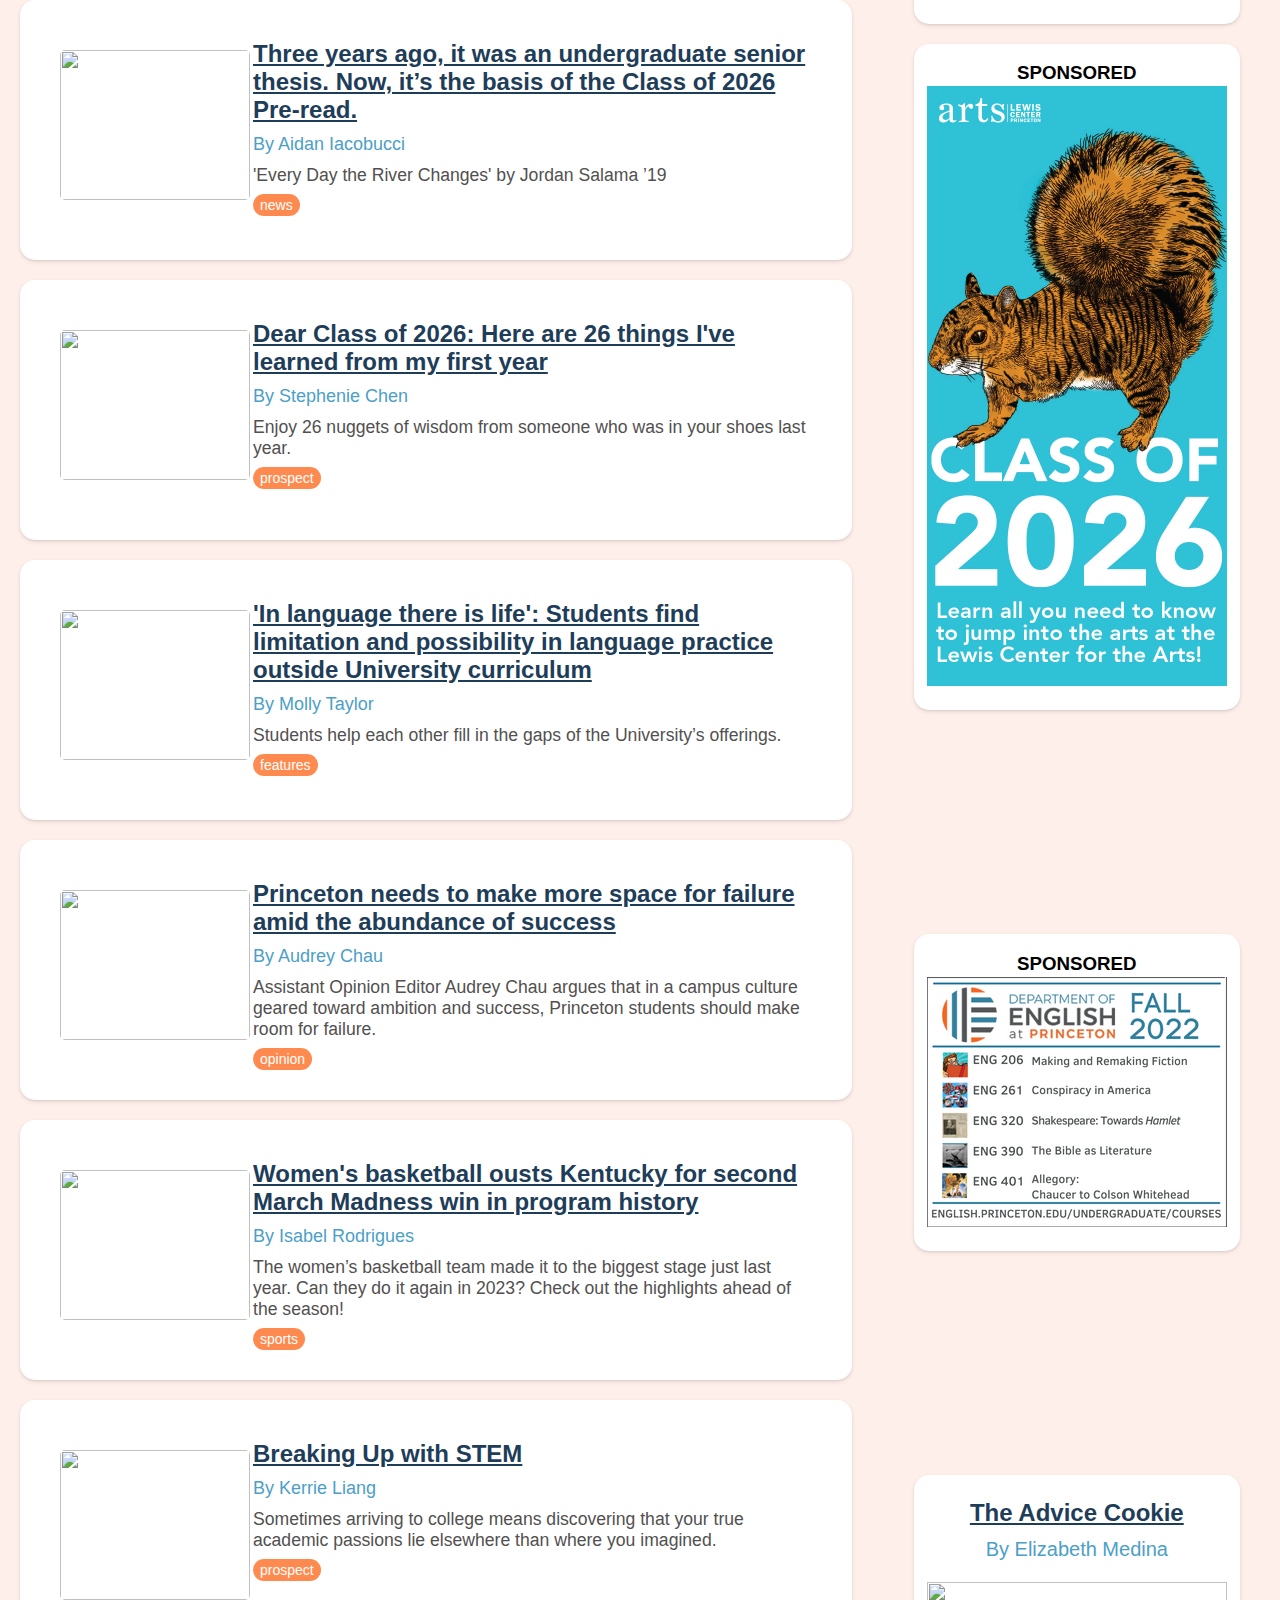
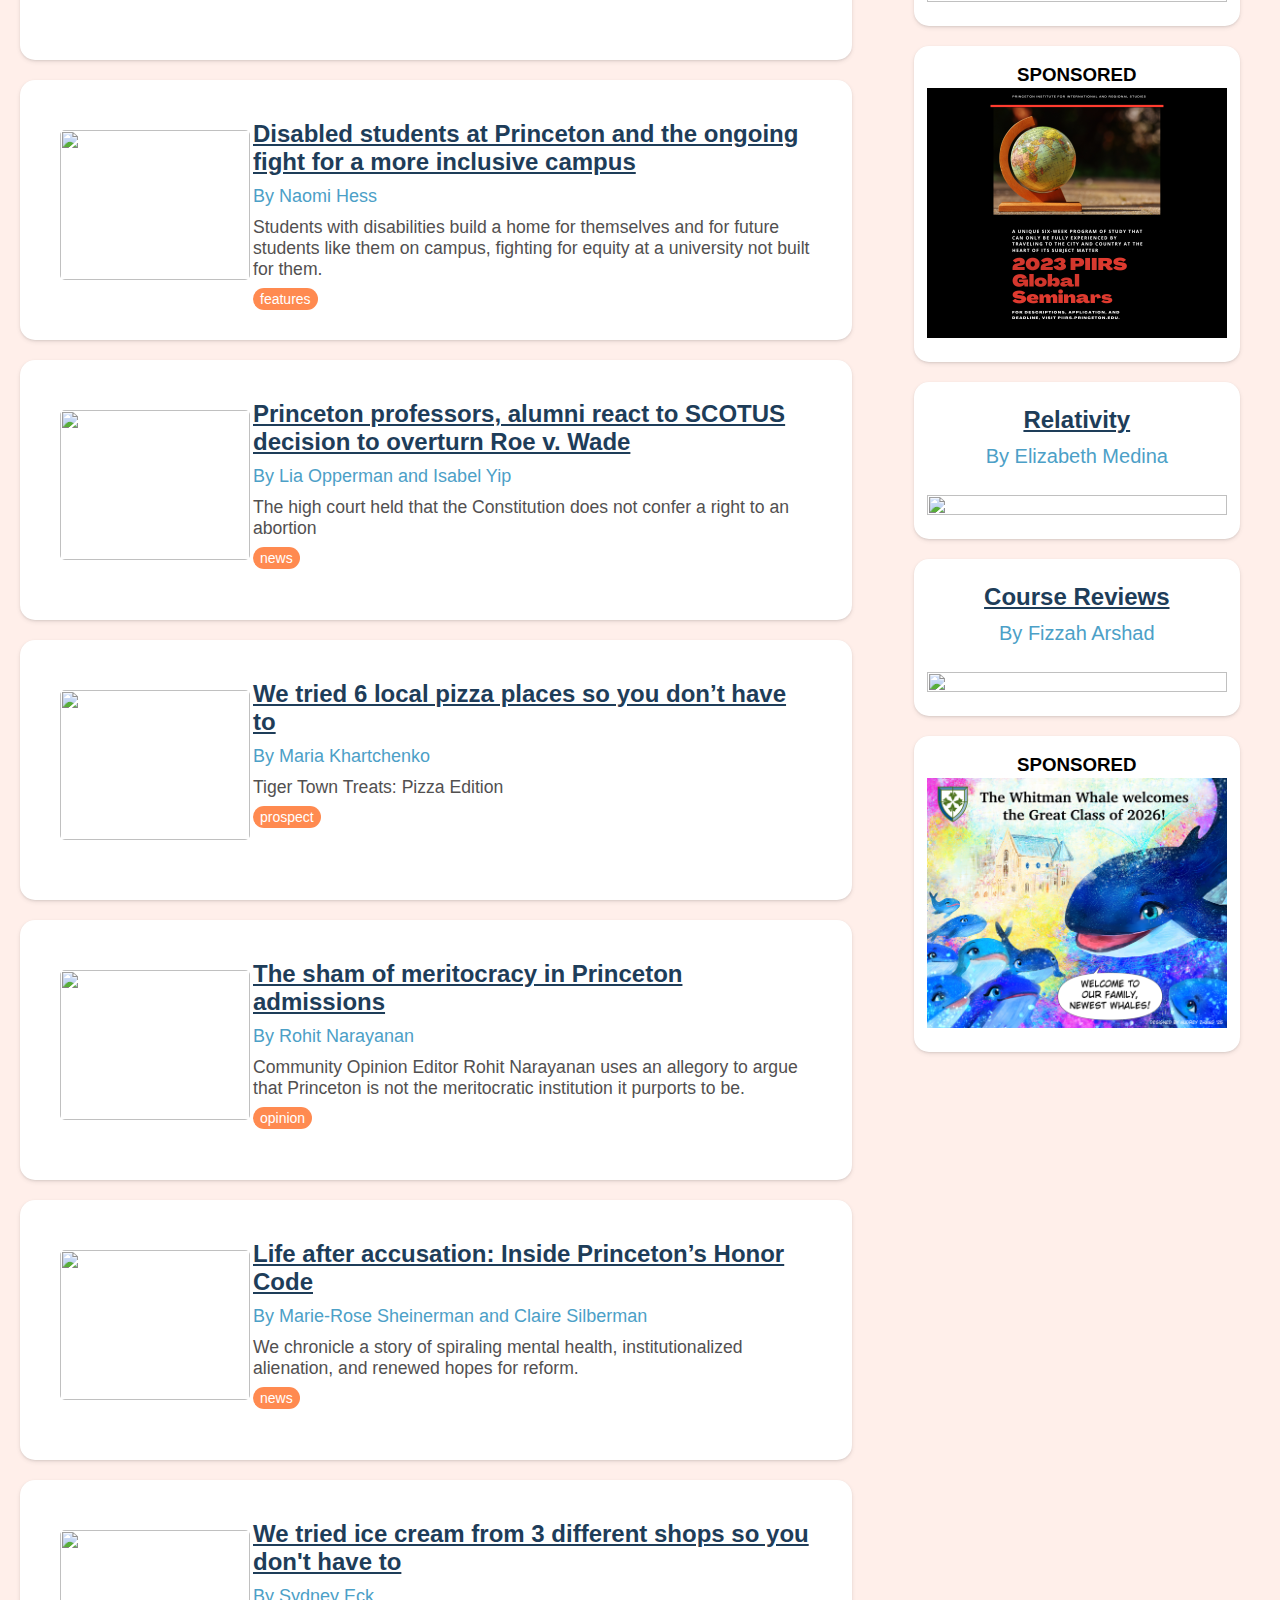
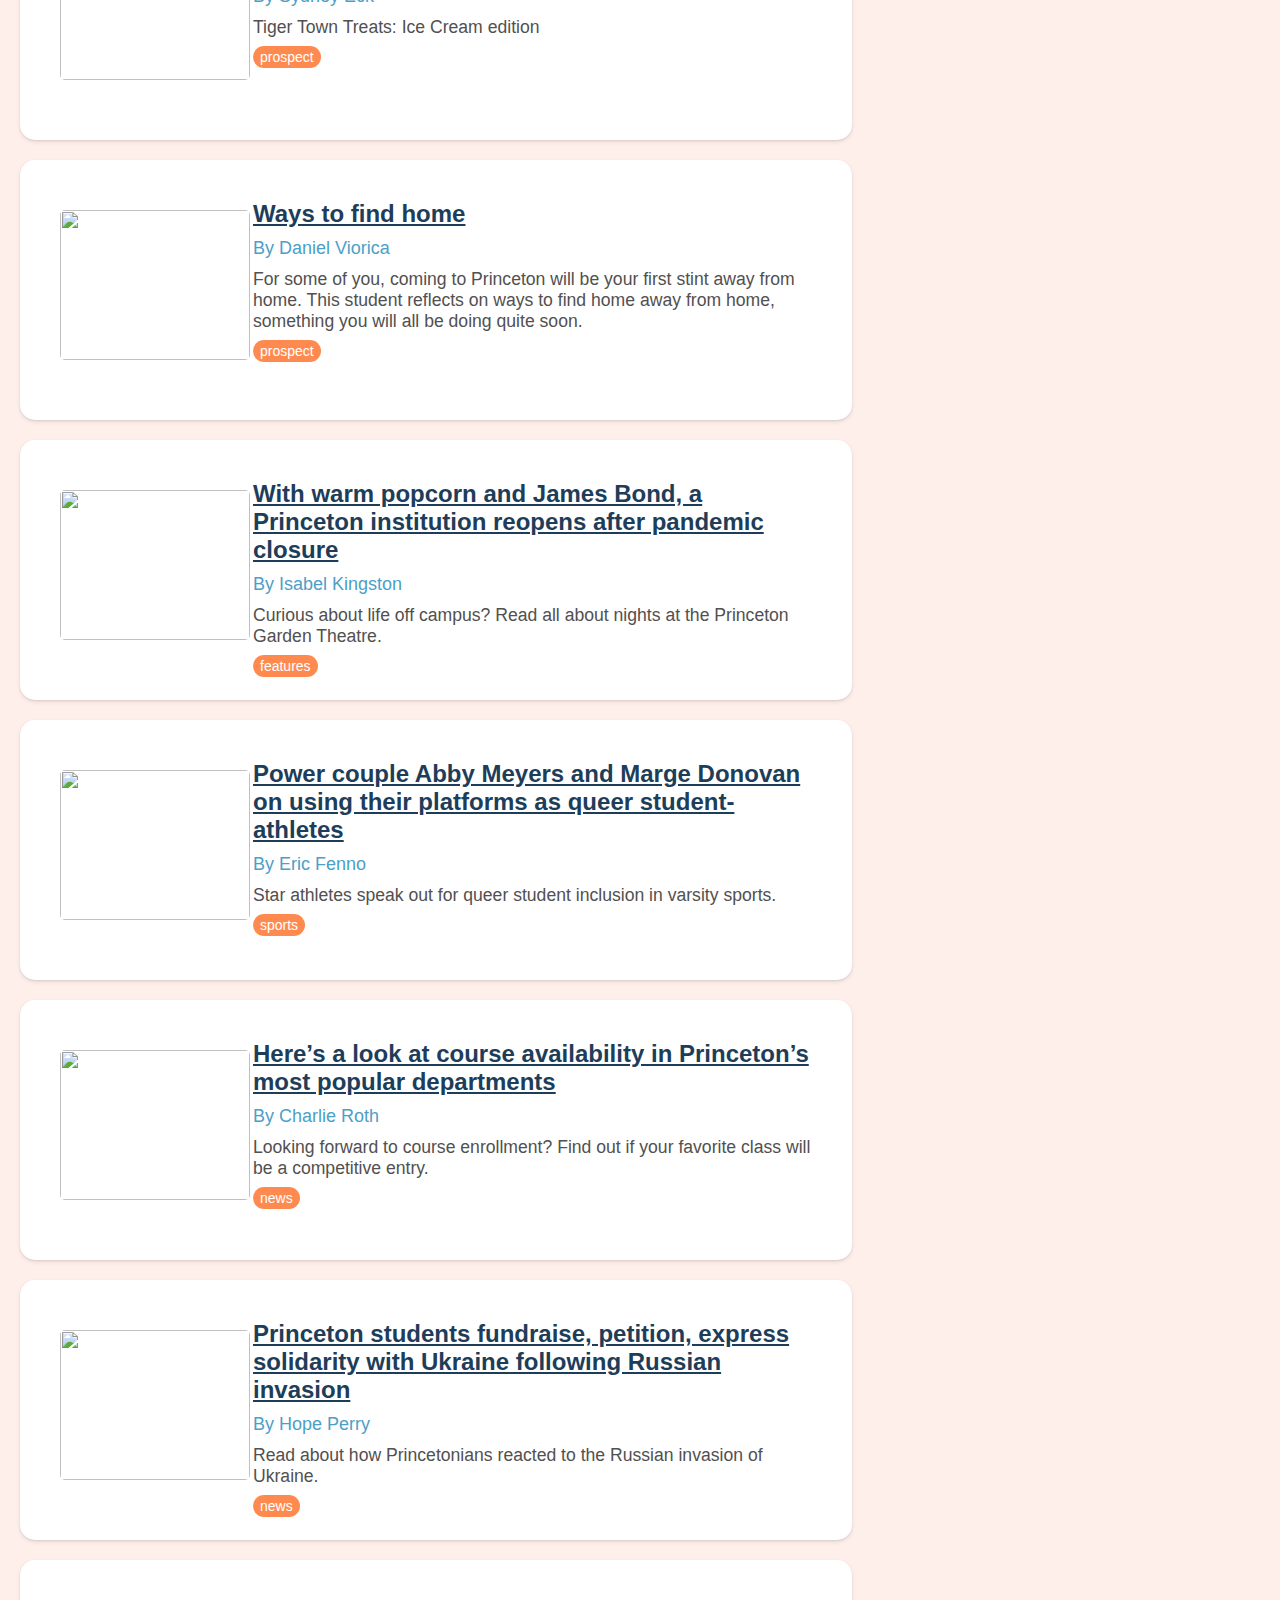
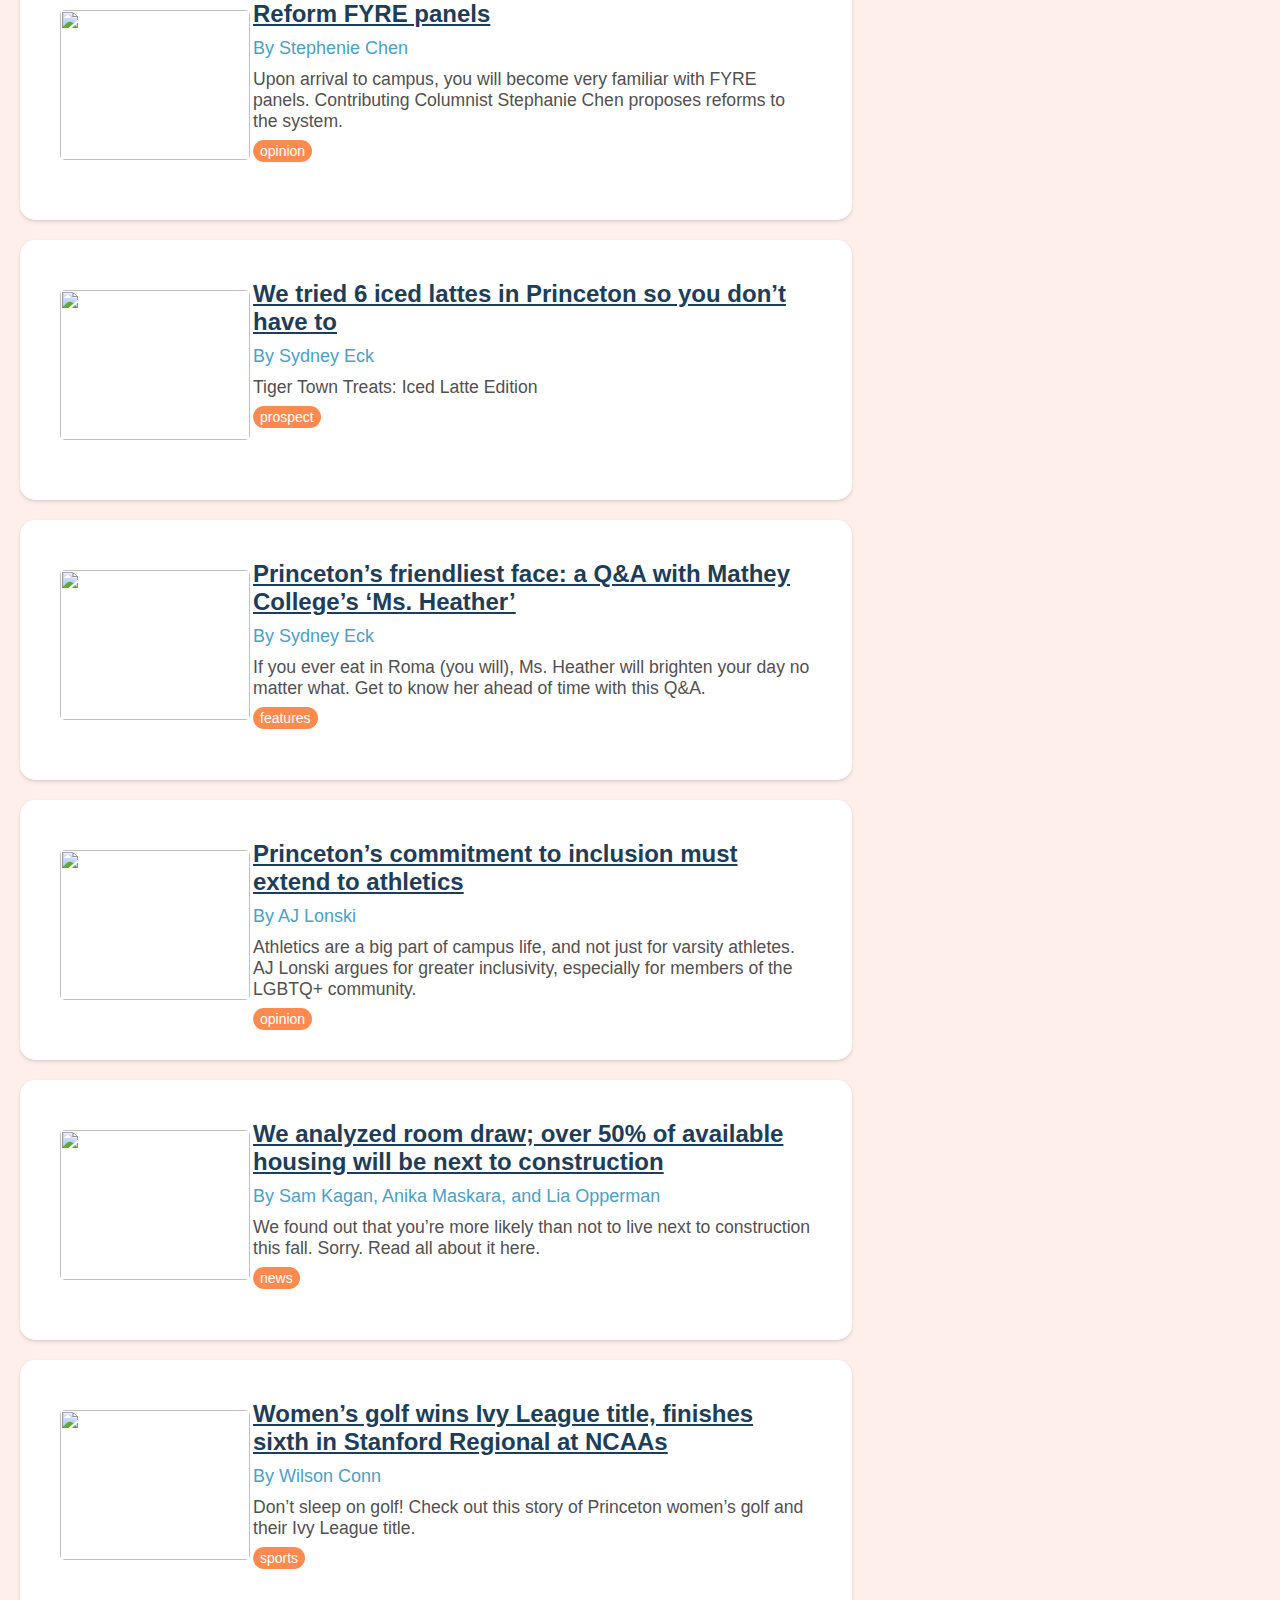
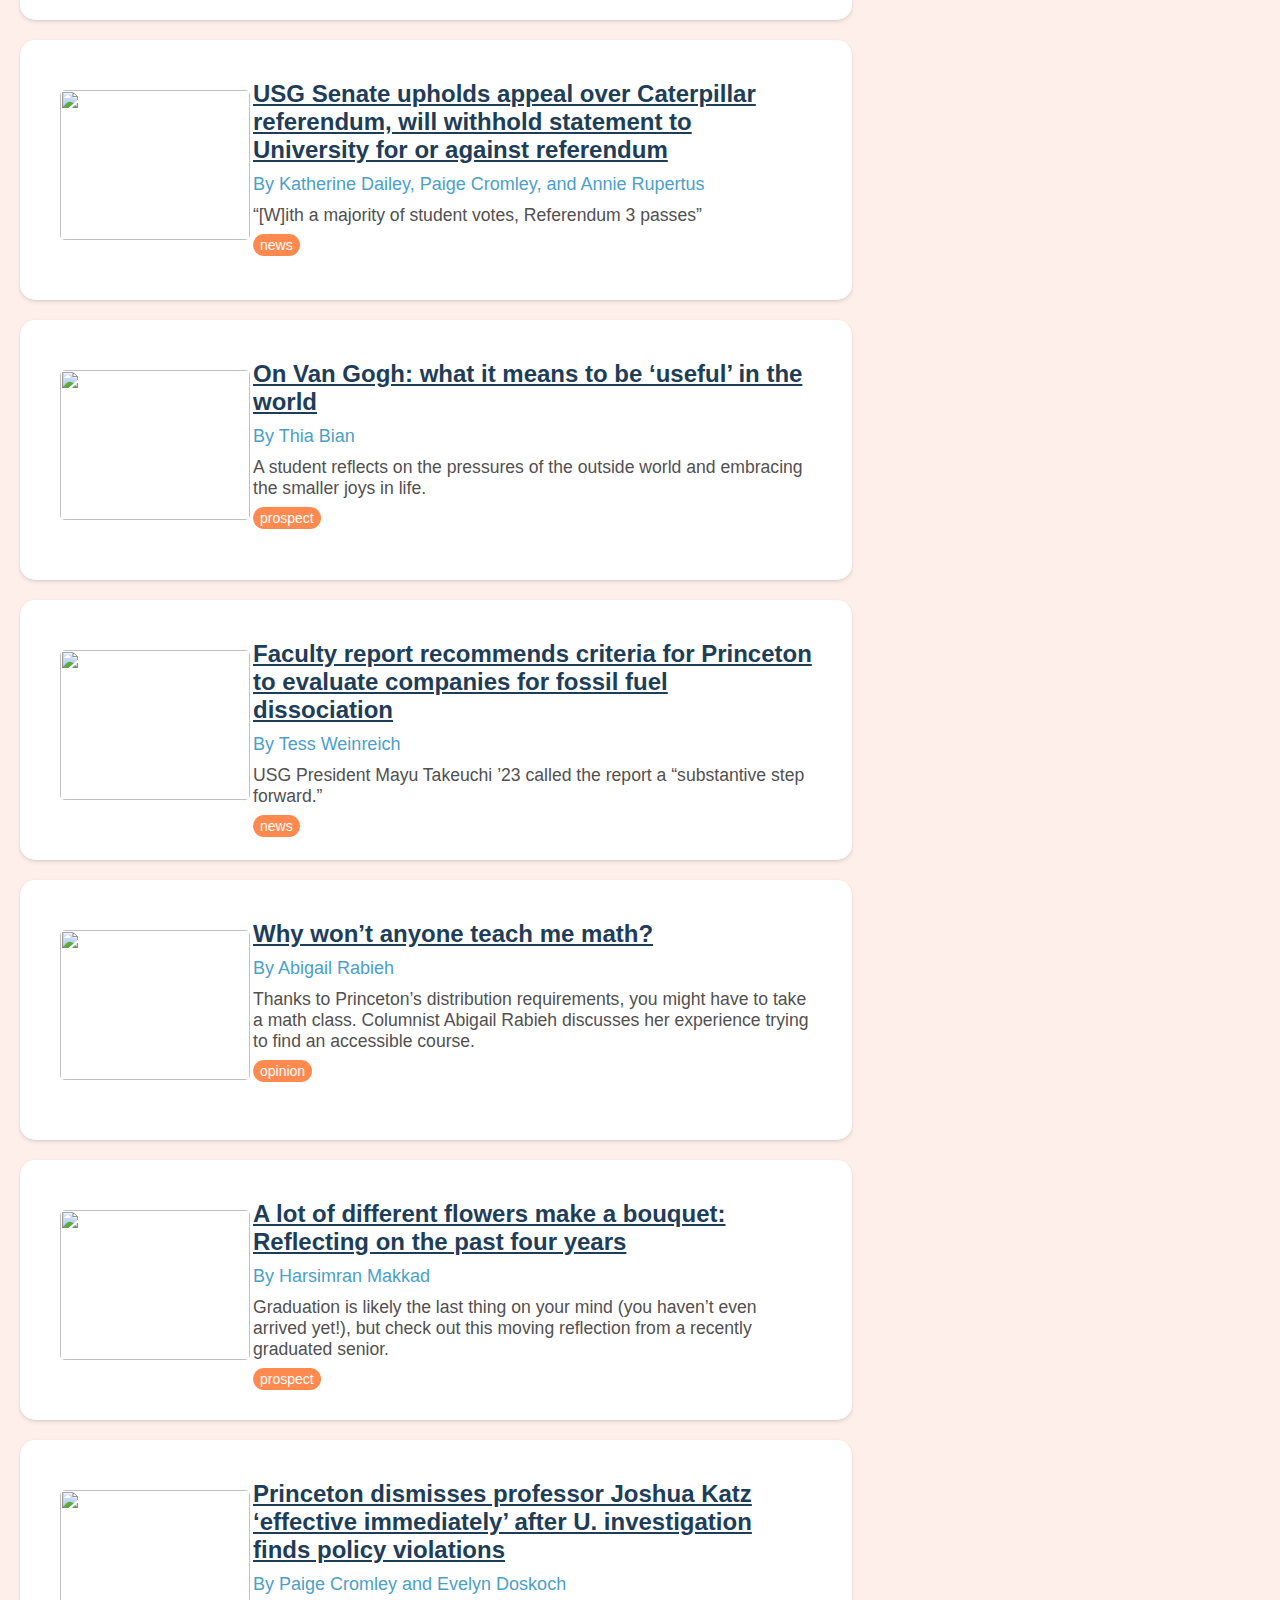
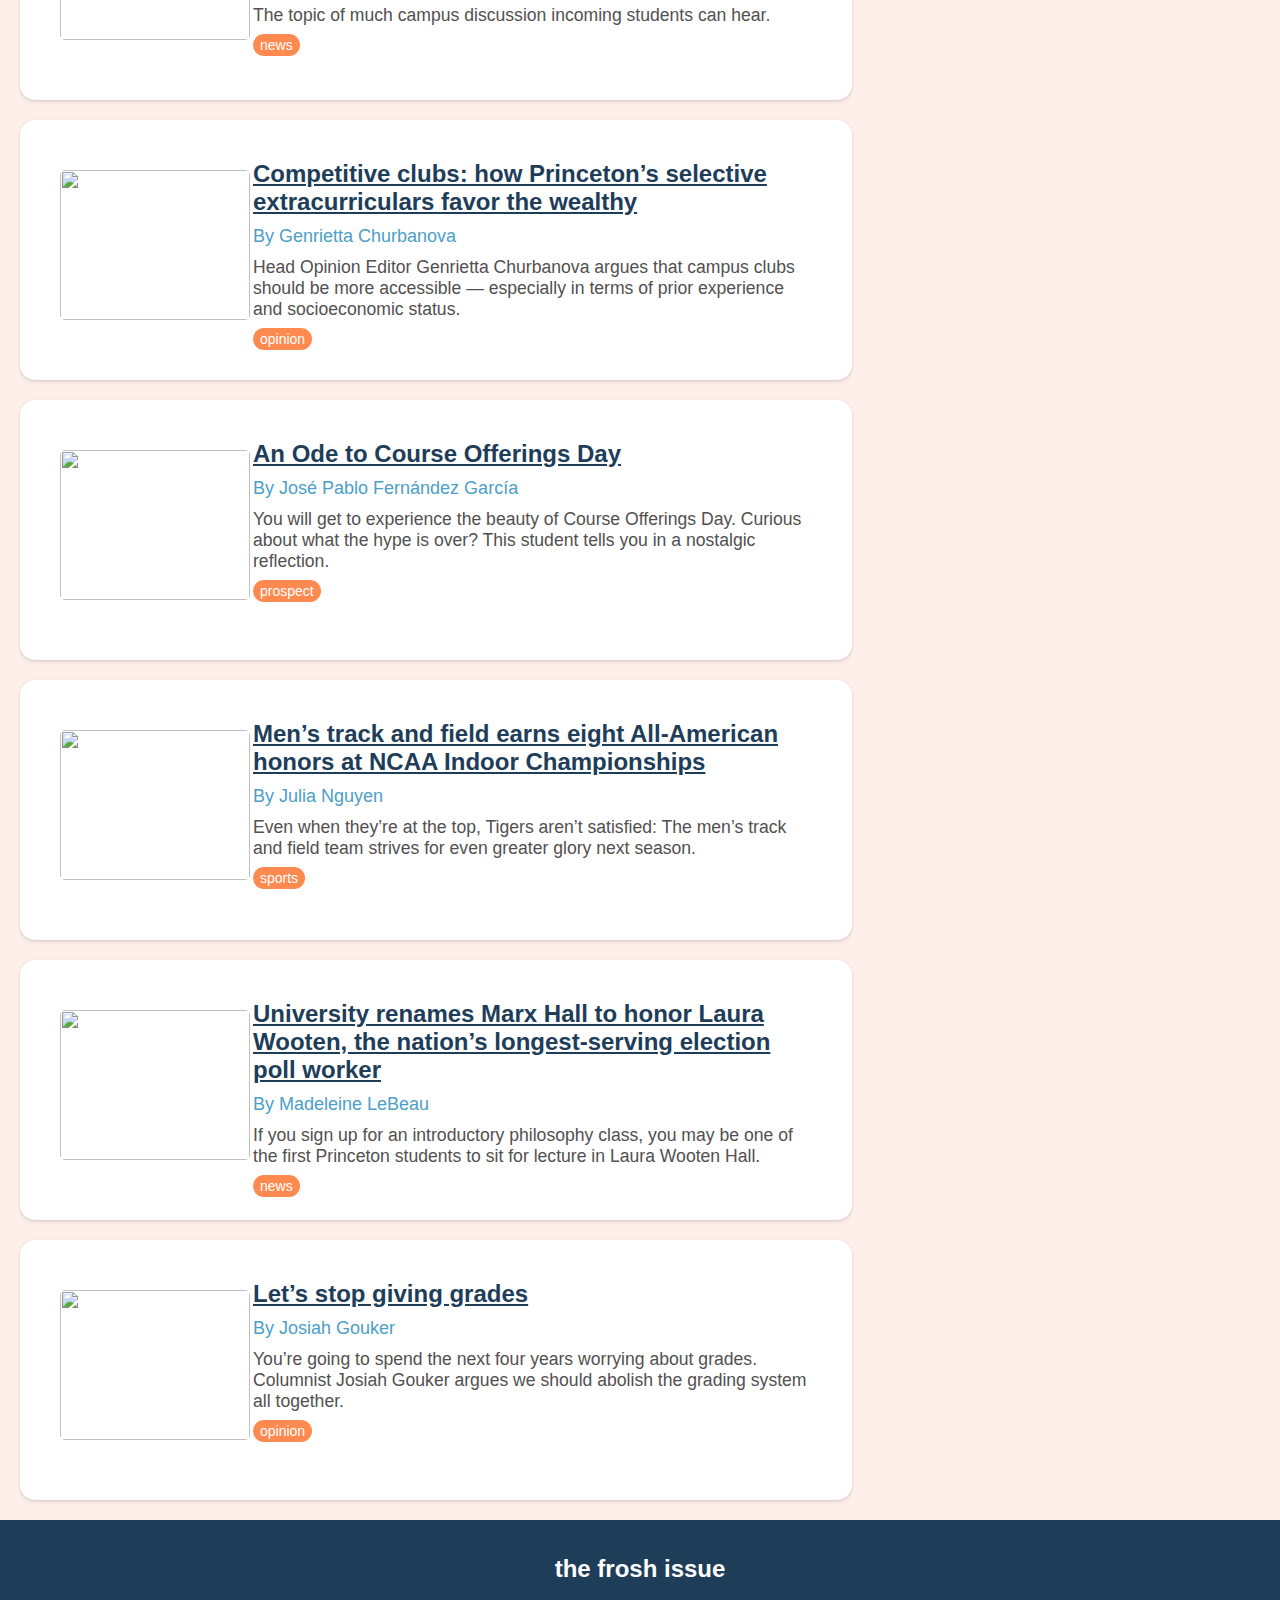
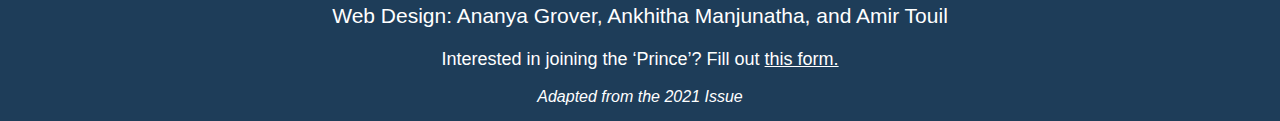
==== commit 5a6a7c49: "credits" ====
--- a/frosh.dailyprincetonian.com-master/index.html
+++ b/frosh.dailyprincetonian.com-master/index.html
@@ -752,7 +752,7 @@
 
 <div class="footer" style="background-color: #1e3d59;">
   <h2>the frosh issue</h2>
-  <p id="credit">Web Design: Ananya Grover & Ankhitha Manjunatha </p>
+  <p id="credit">Web Design: Ananya Grover, Ankhitha Manjunatha, and Amir Touil</p>
   <p>Interested in joining the ‘Prince’? Fill out <a href="https://docs.google.com/forms/d/e/1FAIpQLSeUmMclN2GGgZhaSYrwKJAM_Acc3uh4_gnOv2Ejgq3ajw6MLQ/viewform?usp=sf_link" style="color: white; text-decoration: underline">this form.</a></p>
   <i>Adapted from the 2021 Issue</i>
 </div>
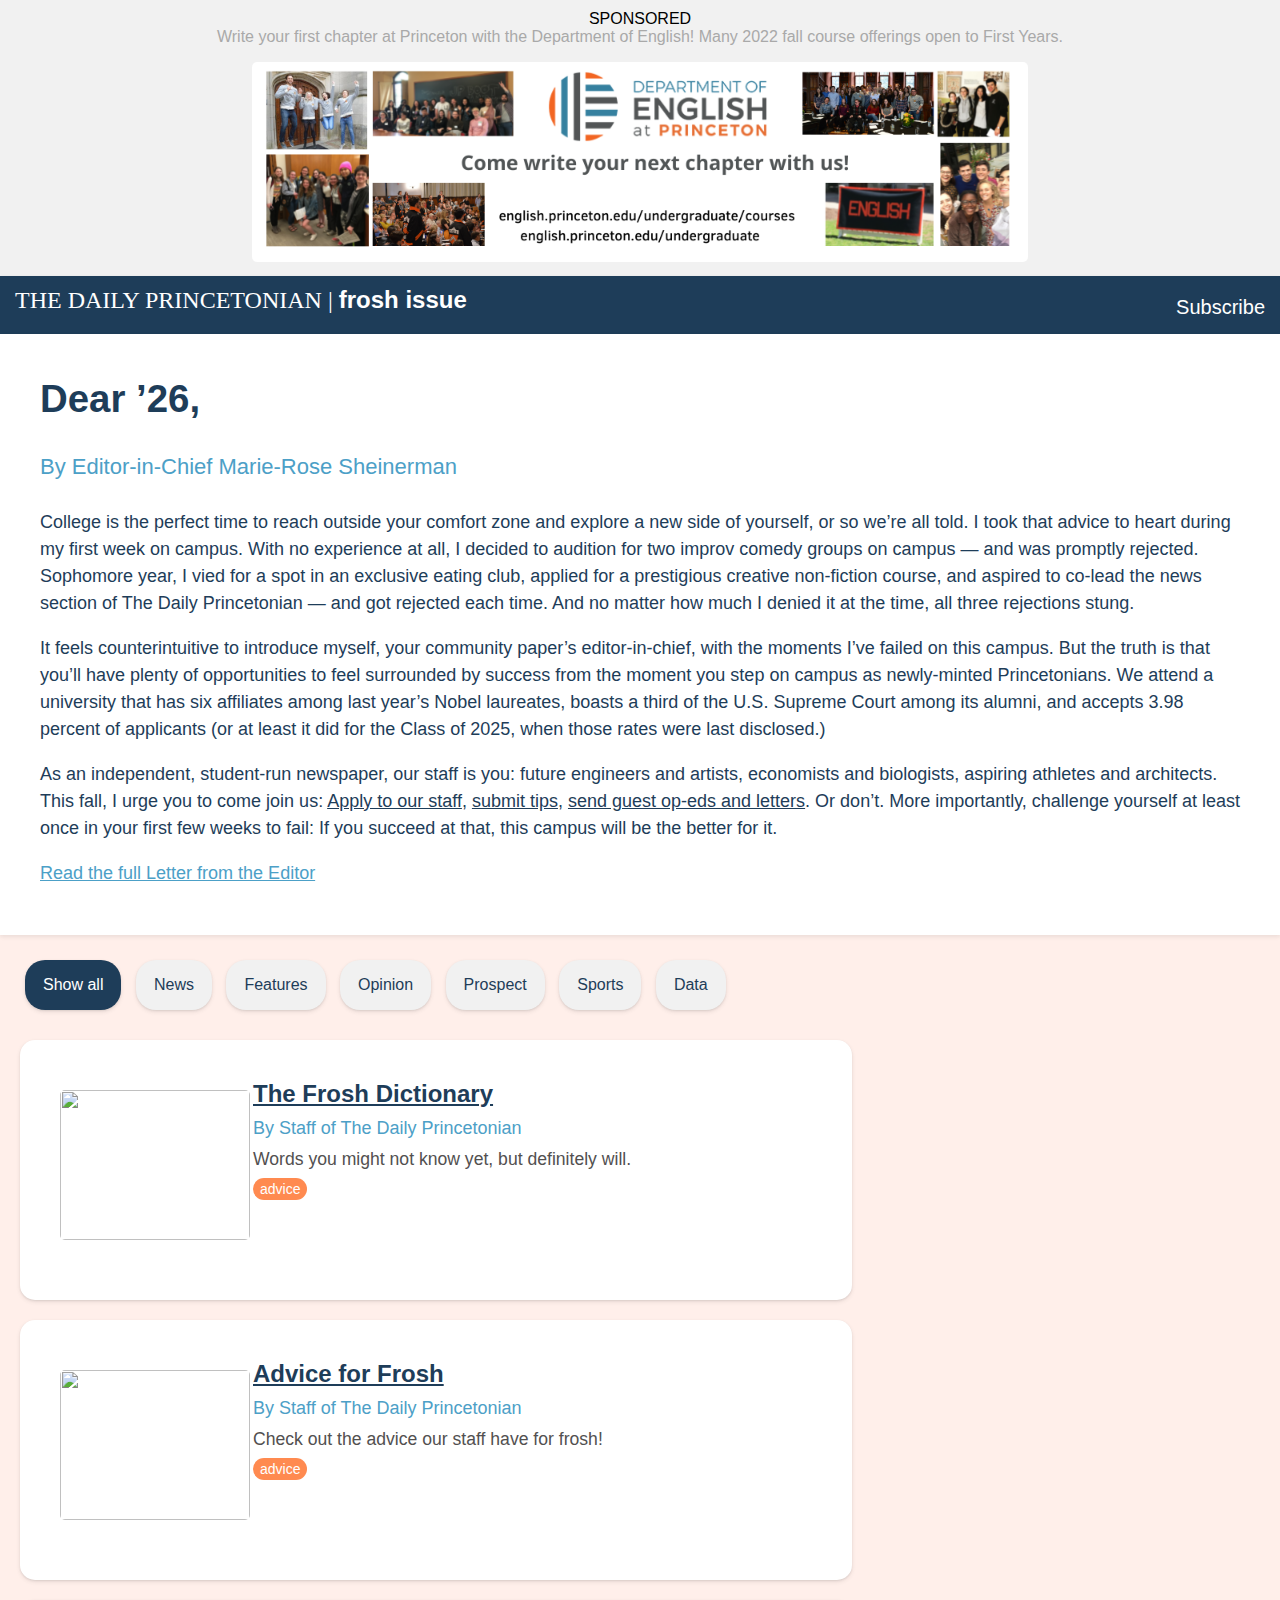
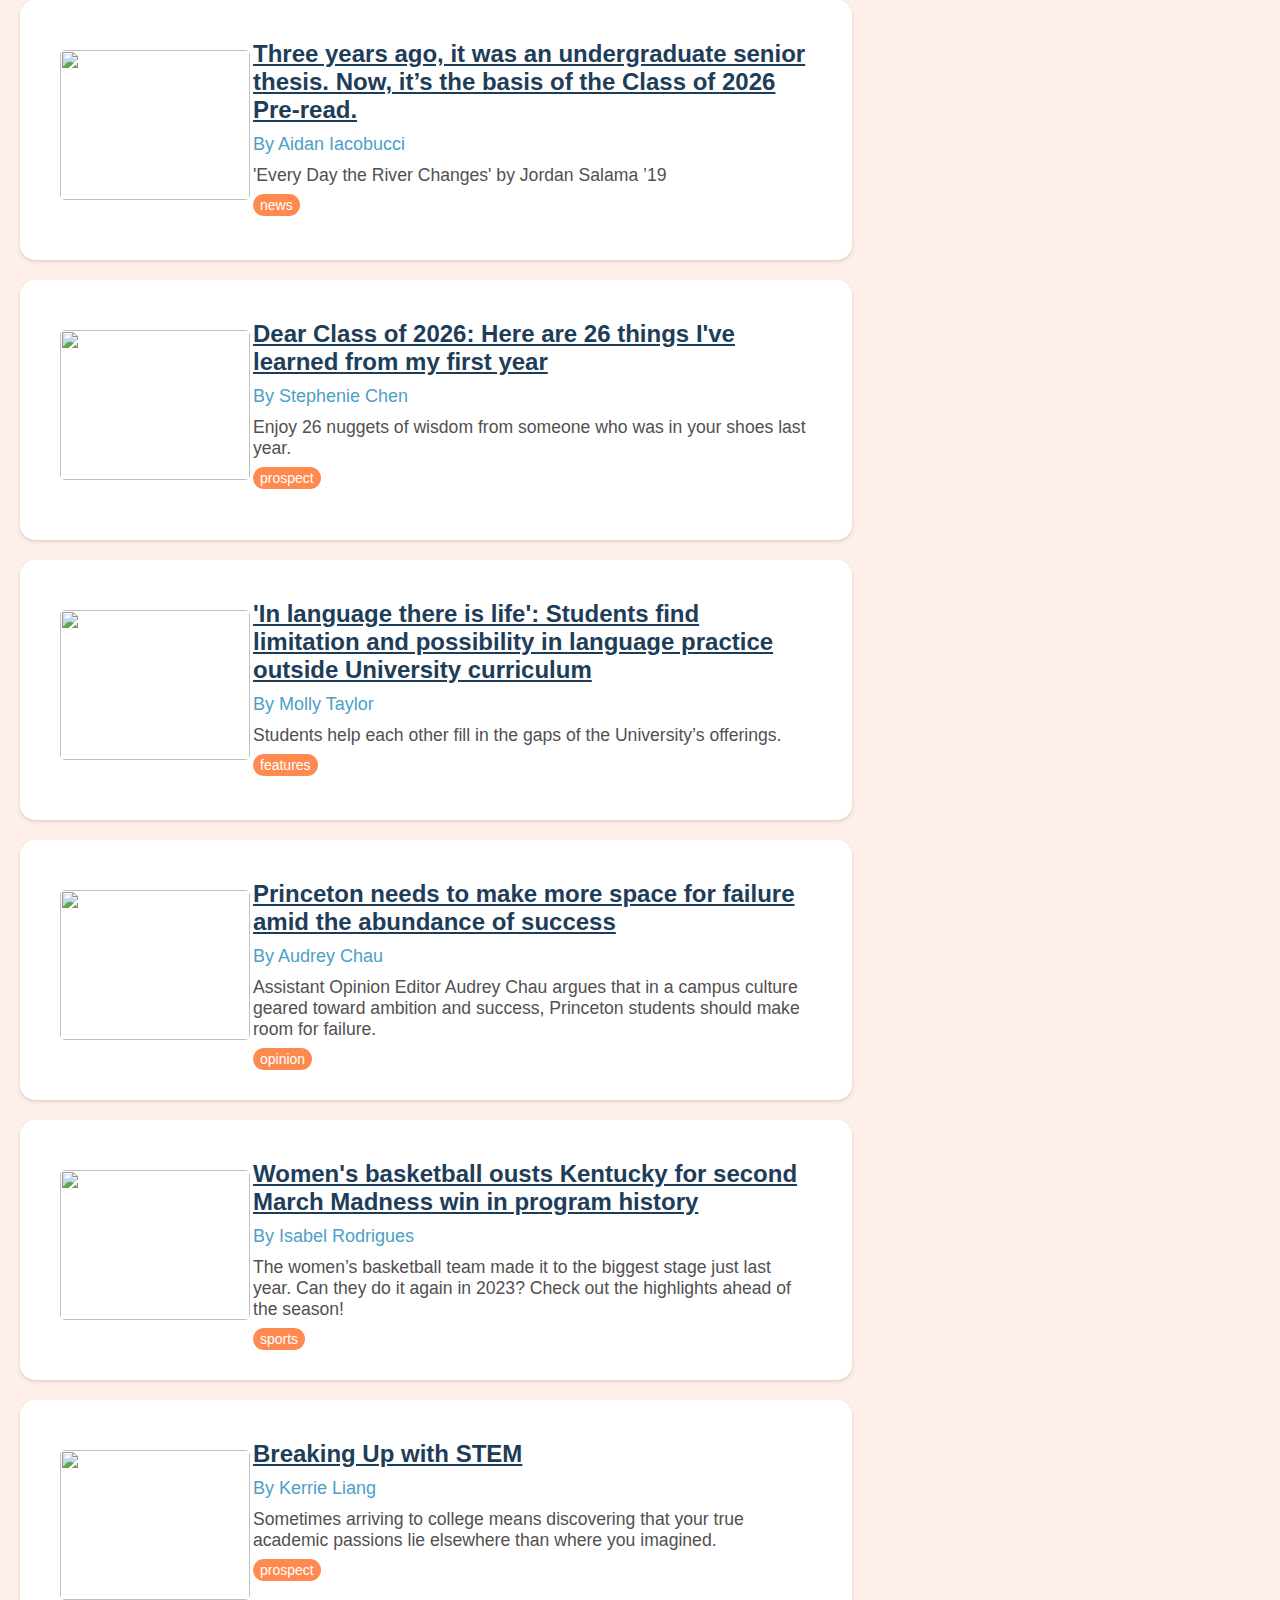
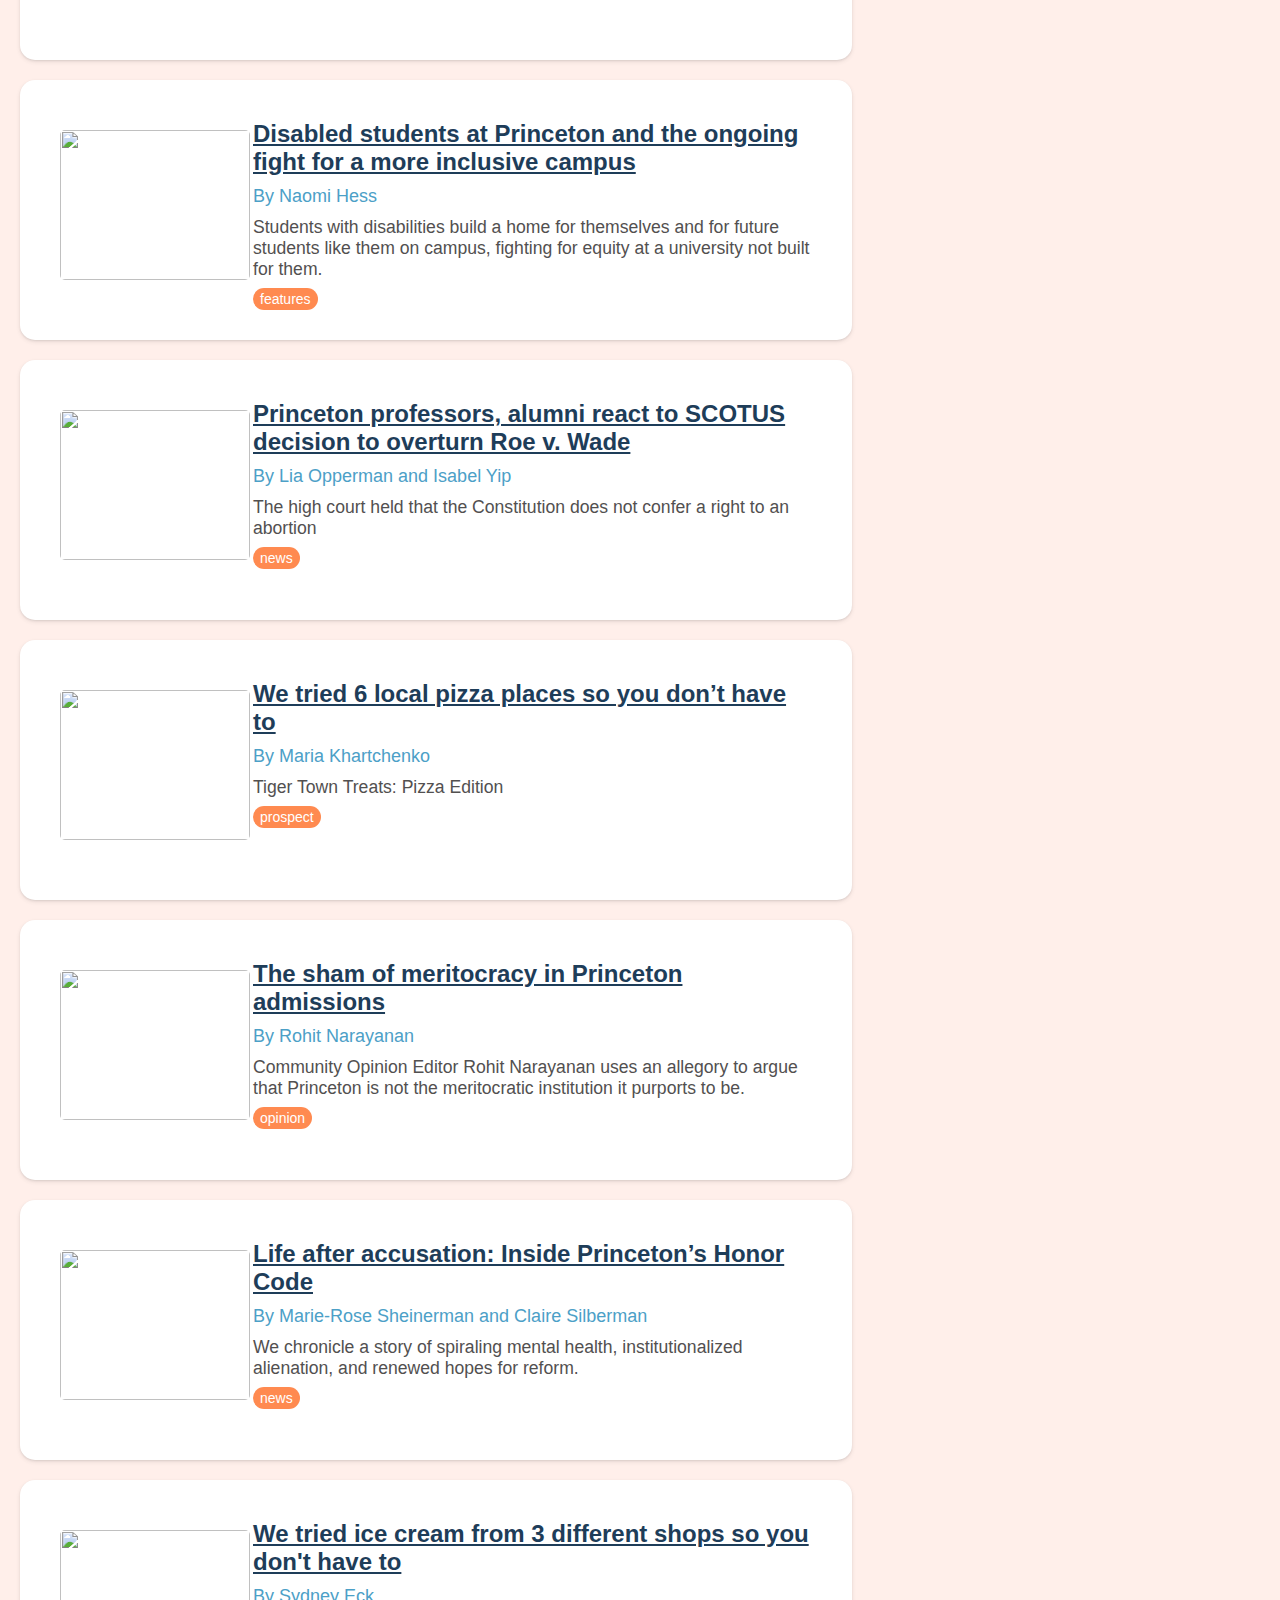
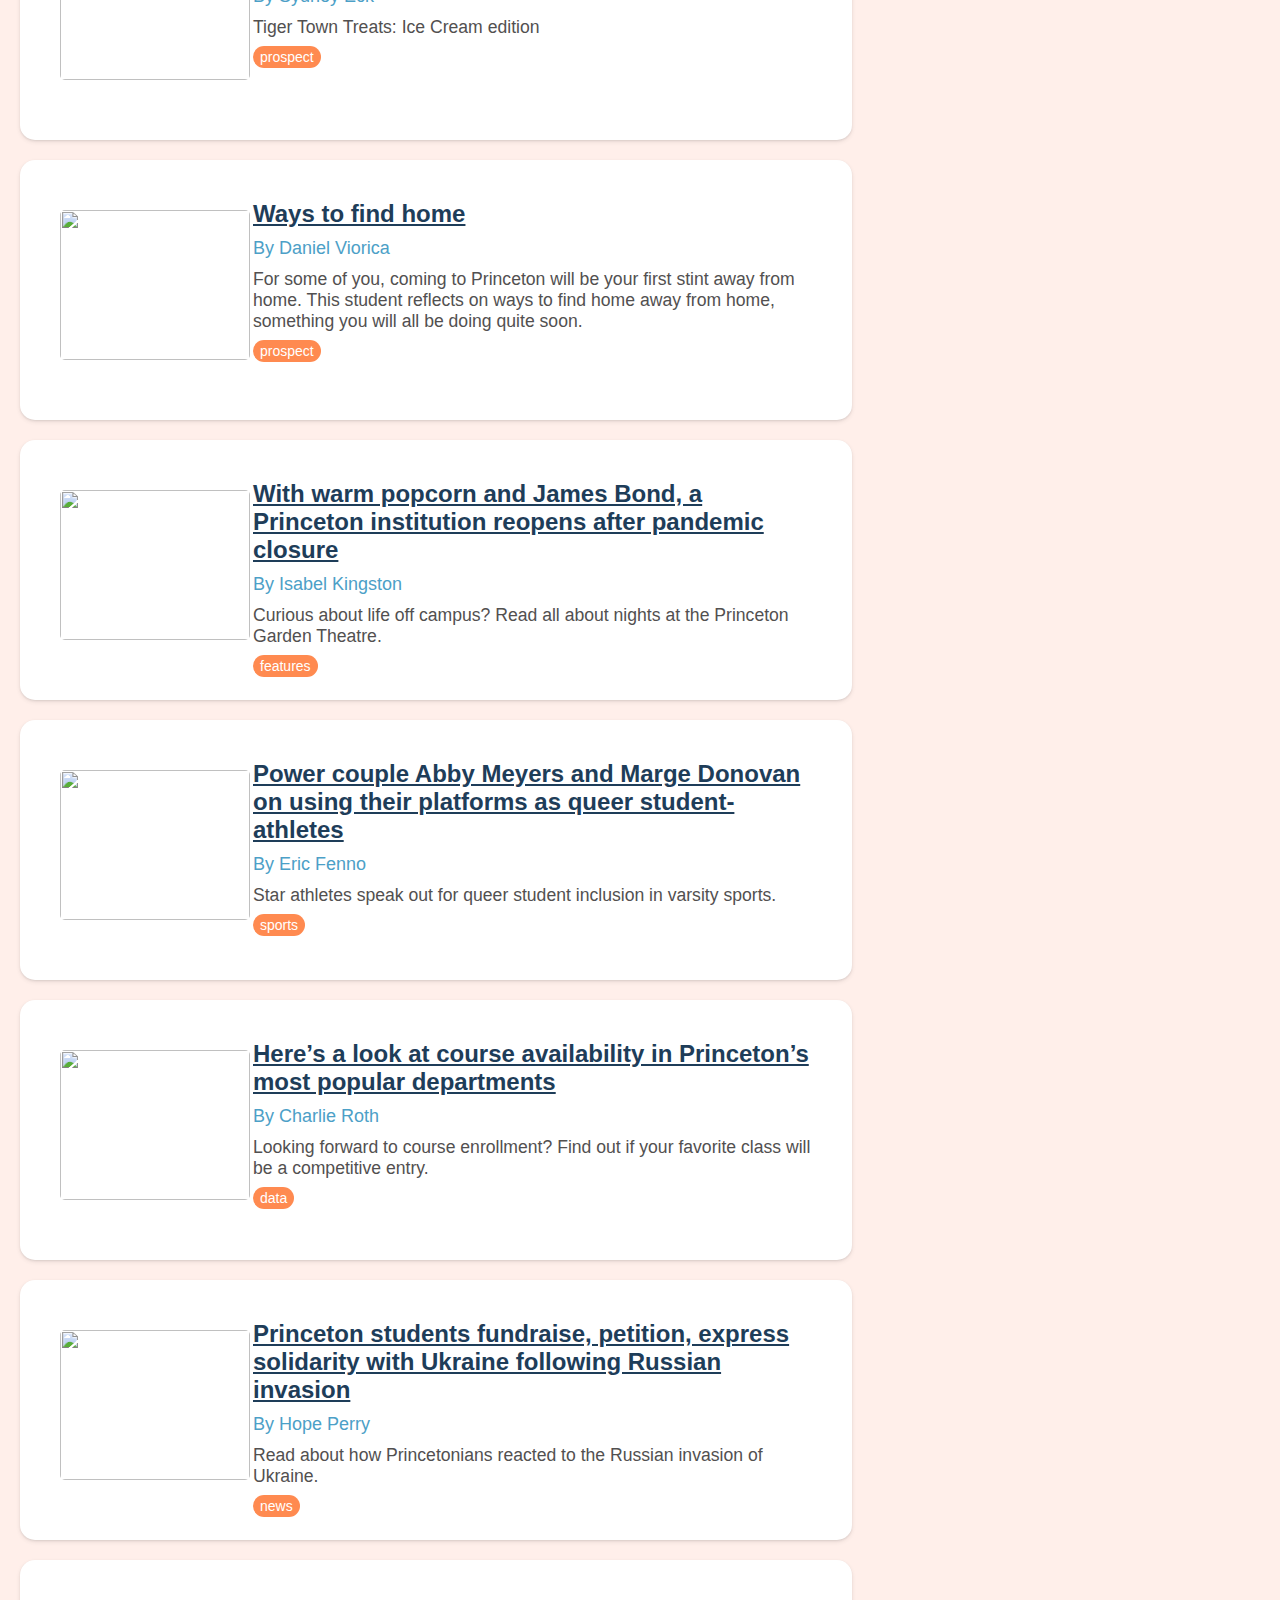
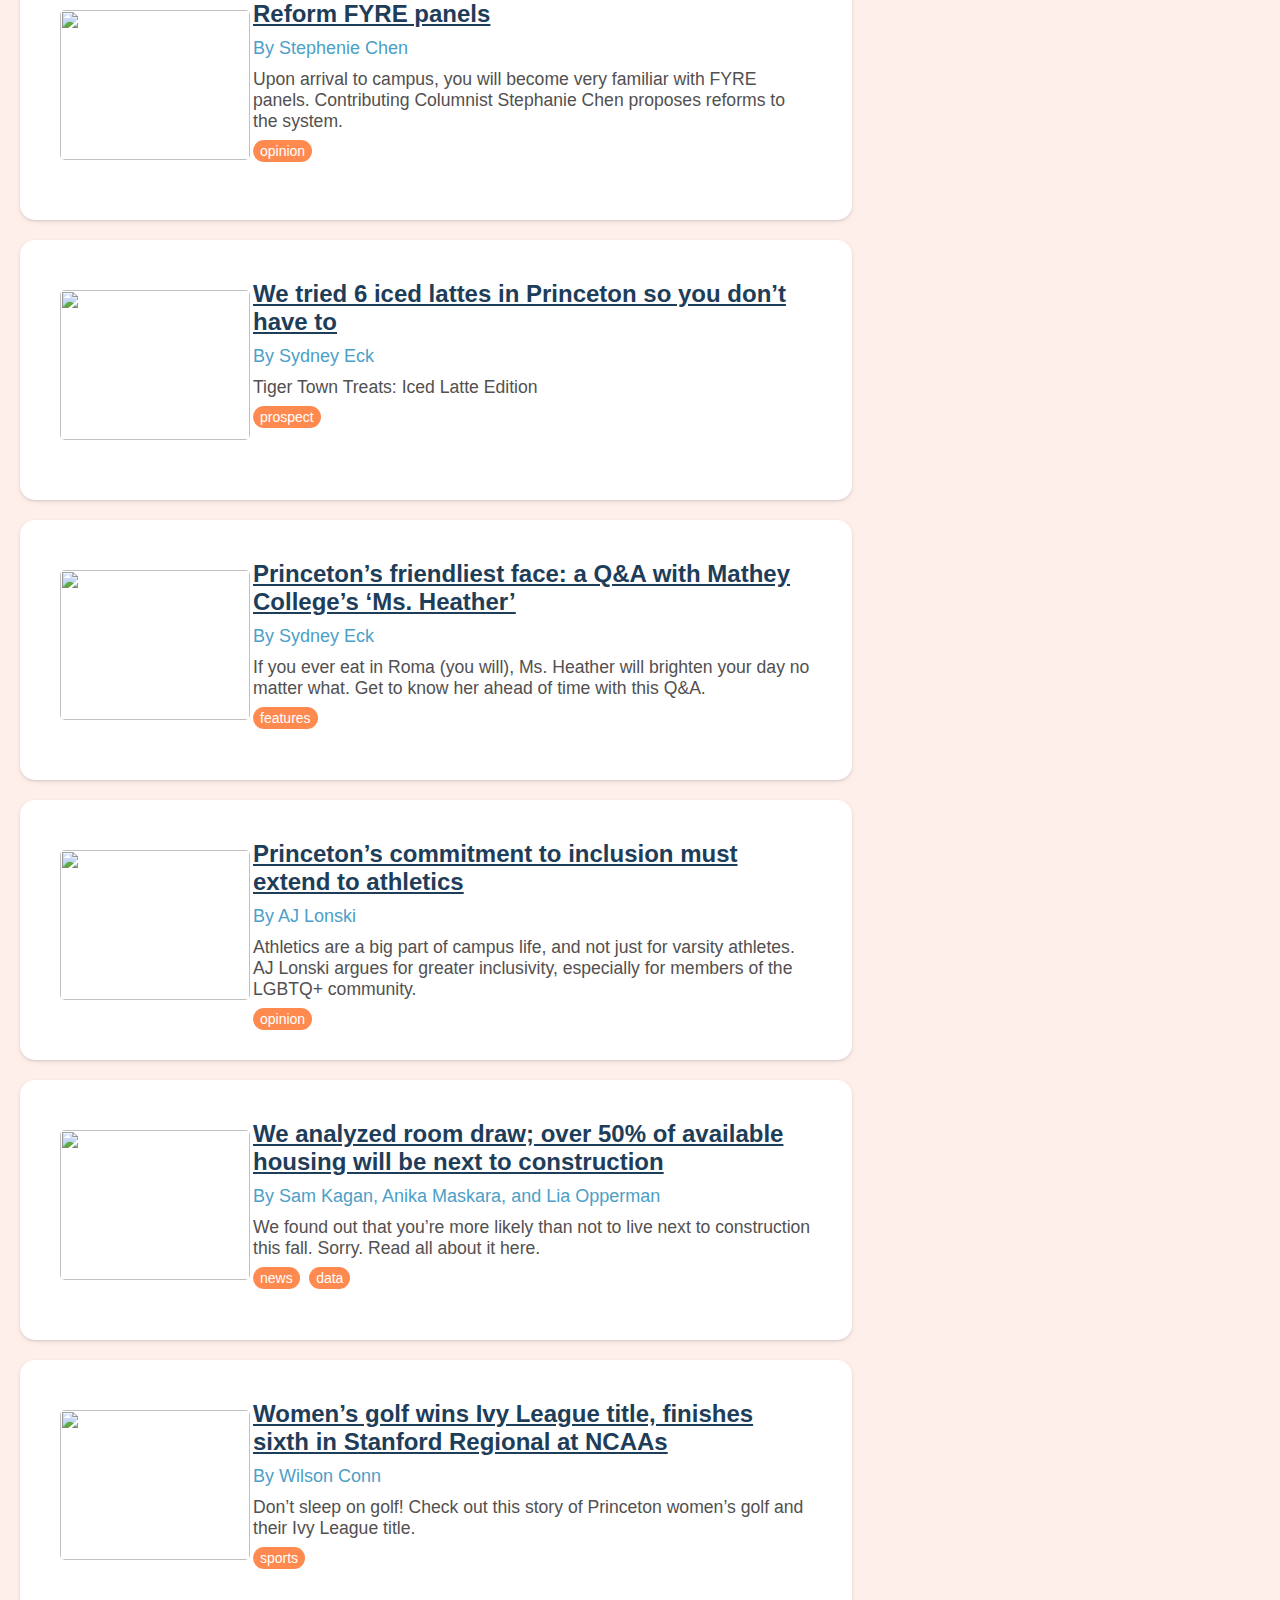
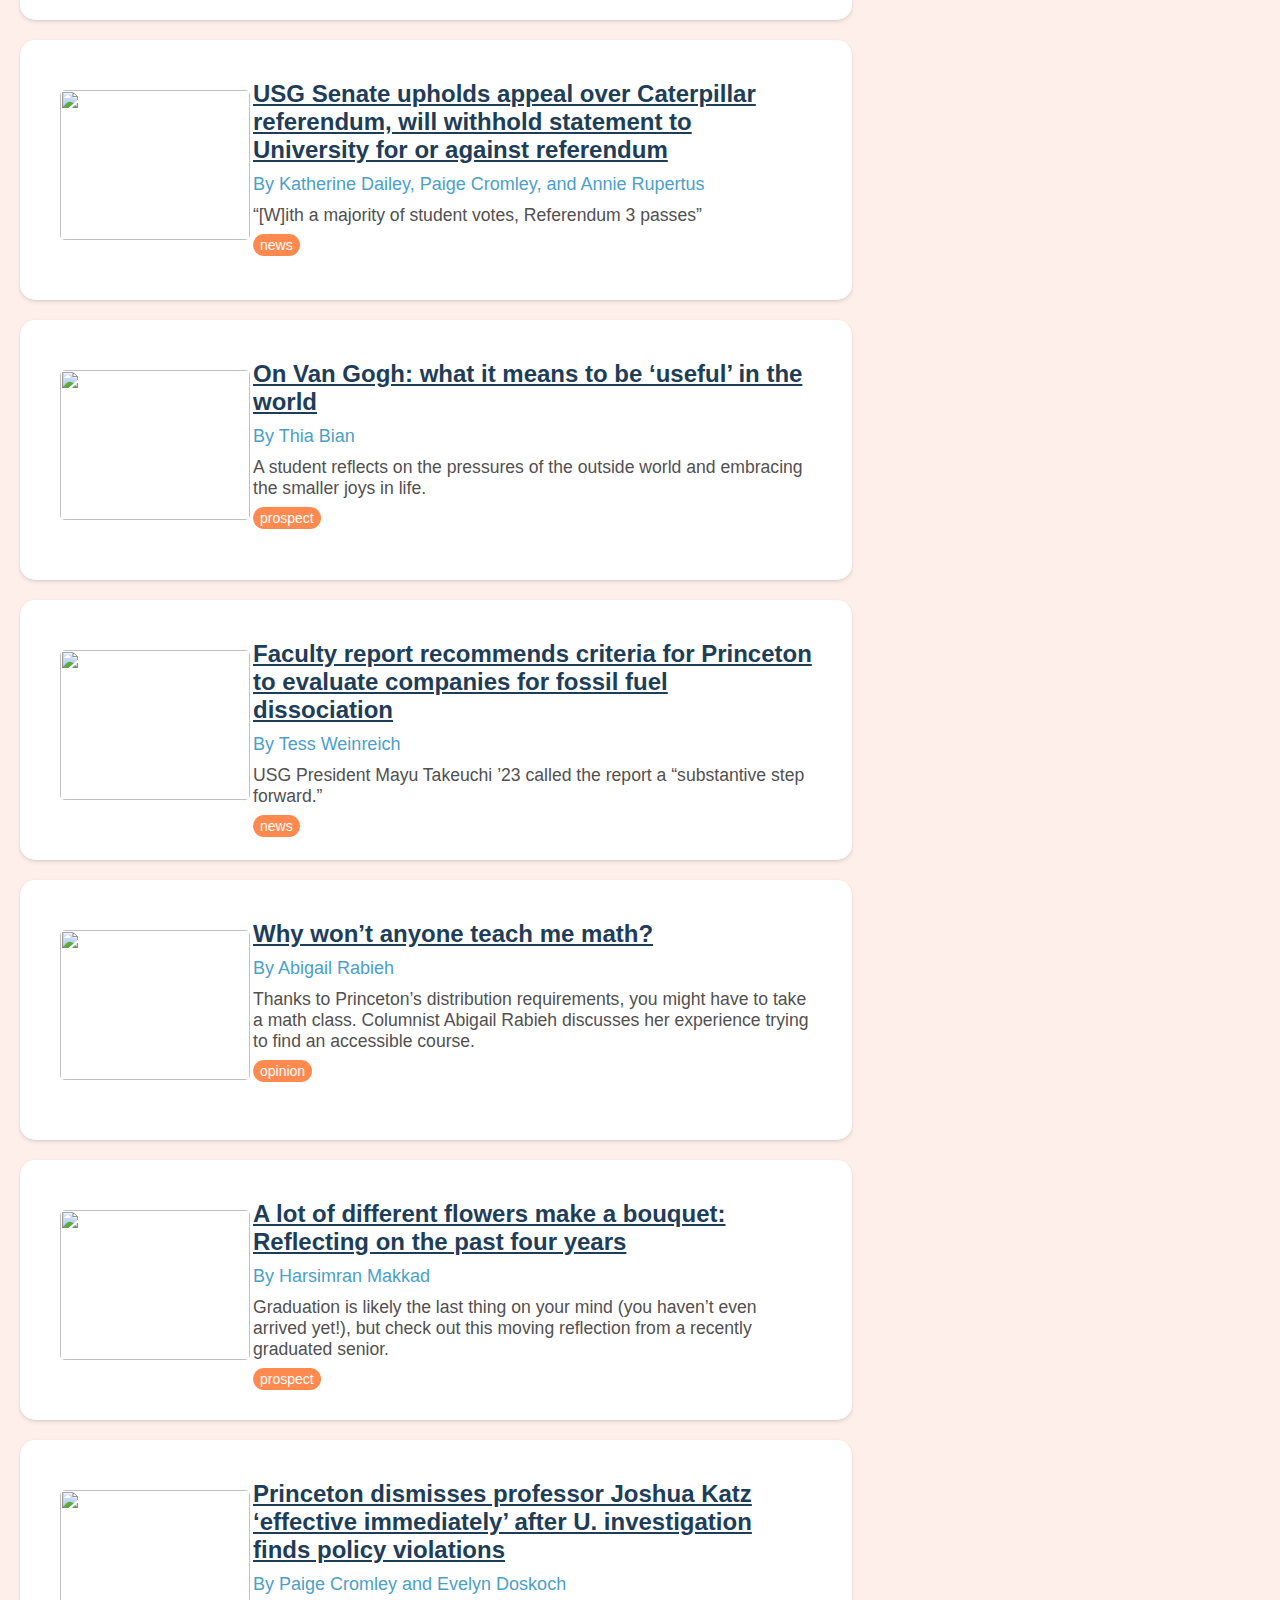
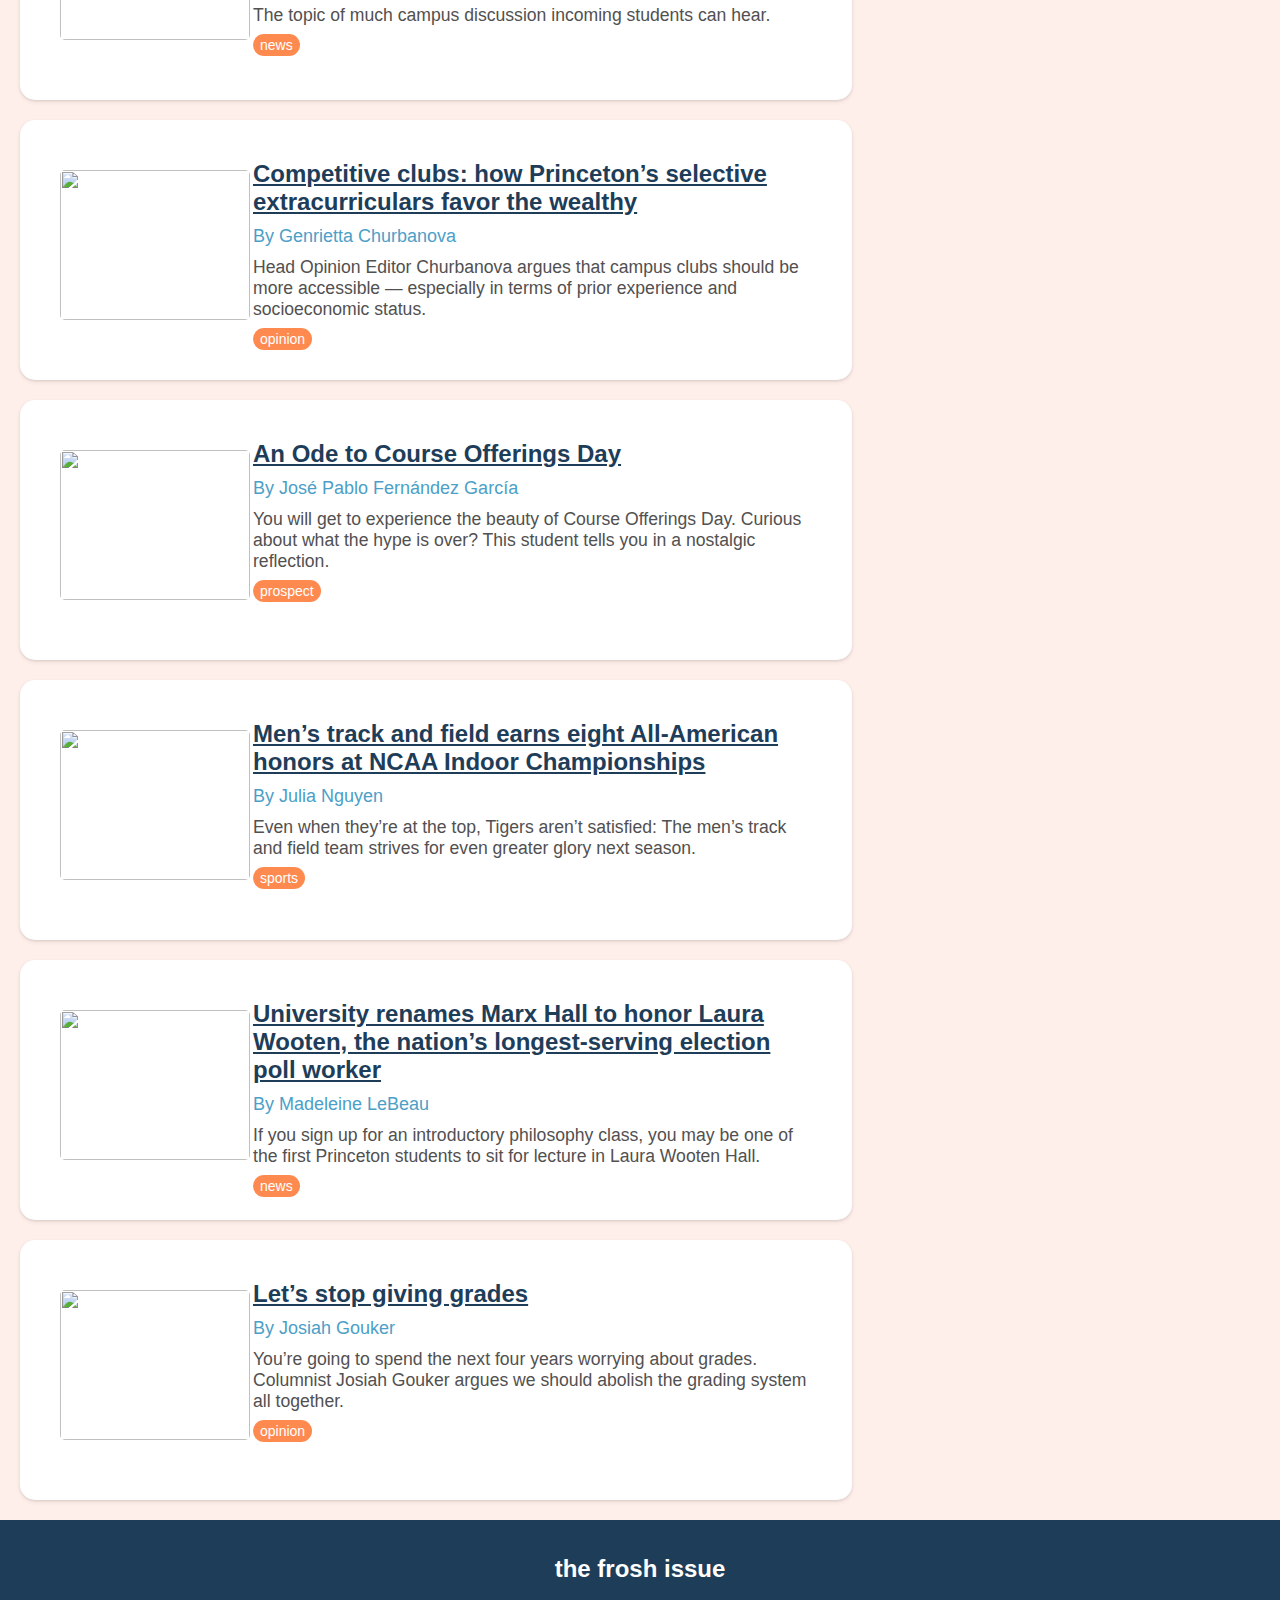
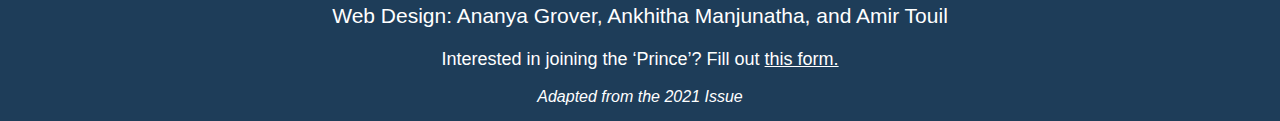
==== commit 3c9aa171: "sidebar animation, crossword, minor edits" ====
--- a/frosh.dailyprincetonian.com-master/index.html
+++ b/frosh.dailyprincetonian.com-master/index.html
@@ -133,6 +133,7 @@
       <button class="btn1" onclick="filterSelection('opinion')"> Opinion</button>
       <button class="btn1" onclick="filterSelection('prospect')"> Prospect</button>
       <button class="btn1" onclick="filterSelection('sports')"> Sports</button>
+      <button class="btn1" onclick="filterSelection('data')"> Data</button>
     </div>
   
         <div class="filterDiv content">
@@ -358,7 +359,7 @@
           </div>   
           </div>
   
-          <div class="filterDiv news content">
+          <div class="filterDiv data content">
             <div class="row">
               <div class="column left">
               <div class="thumbnail"><img src="https://snworksceo.imgix.net/pri/b35bb24c-f473-4df6-abae-c99152a83538.sized-1000x1000.JPG?w=1000"></div></div>
@@ -366,7 +367,7 @@
               <a href="https://www.dailyprincetonian.com/article/2022/04/princeton-course-spots-data-fall-twenty-three-2023"><h2 id="article-name">Here’s a look at course availability in Princeton’s most popular departments</h2></a>
               <h4>By Charlie Roth</h4>
               <p>Looking forward to course enrollment? Find out if your favorite class will be a competitive entry.</p>
-              <span class="tag">news</span>
+              <span class="tag">data</span>
               </div>
           </div>   
           </div>
@@ -436,7 +437,7 @@
           </div>   
           </div>
   
-          <div class="filterDiv news content">
+          <div class="filterDiv news data content">
             <div class="row">
               <div class="column left">
               <div class="thumbnail"><img src="https://snworksceo.imgix.net/pri/b45b84d5-752a-41c9-96cd-722d57268cf0.sized-1000x1000.jpg?w=1000"></div></div>
@@ -445,6 +446,7 @@
               <h4>By Sam Kagan, Anika Maskara, and Lia Opperman</h4>
               <p>We found out that you’re more likely than not to live next to construction this fall. Sorry. Read all about it here.</p>
               <span class="tag">news</span>
+              <span class="tag">data</span>
               </div>
           </div>   
           </div>
@@ -547,7 +549,7 @@
               <div class="column right">
               <a href="https://www.dailyprincetonian.com/article/2021/10/competitive-clubs-princeton-selective-extracurriculars-wealthy"><h2 id="article-name">Competitive clubs: how Princeton’s selective extracurriculars favor the wealthy</h2></a>
               <h4>By Genrietta Churbanova</h4>
-              <p>Head Opinion Editor Genrietta Churbanova argues that campus clubs should be more accessible — especially in terms of prior experience and socioeconomic status.</p>
+              <p>Head Opinion Editor Churbanova argues that campus clubs should be more accessible — especially in terms of prior experience and socioeconomic status.</p>
               <span class="tag">opinion</span>
               </div>
           </div>   
@@ -656,8 +658,8 @@
     
 
 <div class="container sidebar">
-      <div class="preorder" >
-<div id="subscribe"><h2> Subscribe to The Daily Princetonian </h2></div>
+      <div class="preorder" data-aos="fade-left" >
+<div id="subscribe" ><h2> Subscribe to The Daily Princetonian </h2></div>
   
 <!-- <h3 style="text-align:center" style="color: #1e3d59;"> receive newsletters with curated content</h3> -->
 <p style="text-align:center">During the school year, we'll send you all the important news, every weekday morning.
@@ -665,7 +667,7 @@
 <a href= "https://subscribe.dailyprincetonian.com/" style="text-decoration: none"><div id="subscribe-button" >Subscribe</div></a>
 </div>
 
-      <div class="preorder" >
+      <div class="preorder" data-aos="fade-left">
 <div id="subscribe"><h2> Follow us basically anywhere </h2></div>
   <div class="middle">
     <a class="btn" href="https://www.instagram.com/dailyprincetonian/">
@@ -692,46 +694,54 @@
 </p>
 </div>
 
-<div class="ad">
+<div class="ad" data-aos="fade-left">
   <h3>SPONSORED</h3>
 <a href="https://arts.princeton.edu/class-of-2026/"><img src="skyscraper.jpeg"></a>
 </div>
 
 
-<div class="podcast">
+<div class="podcast" data-aos="fade-left">
     <!-- <iframe src="https://open.spotify.com/embed-podcast/episode/3kCnzPU83kkXLQT4rixPdo" width="100%" height="232" frameborder="0" allowtransparency="true" allow="encrypted-media"></iframe> -->
 
     <iframe width="100%" height="180" frameborder="no" scrolling="no" seamless src="https://share.transistor.fm/e/f7908a8f"></iframe>
     </div>
 
-    <div class="ad">
+    <div class="ad" data-aos="fade-left">
       <h3>SPONSORED</h3>
     <a href="https://english.princeton.edu/undergraduate/courses"><img src="box.png"></a>
   </div>
 
-    <div class="podcast">
-      <iframe width="100%" height="180" frameborder="no" scrolling="no" seamless src="https://share.transistor.fm/e/01eccfd0"></iframe>
-    </div>
-
     
-<div class="cartoon">
+
+    
+<div class="cartoon" data-aos="fade-left">
   <h3>The Advice Cookie</h3>
   <h4>By Elizabeth Medina</h4>
 <a href="https://www.dailyprincetonian.com/article/2022/04/course-reviews-cartoon-6253a461295de"><img id="cookie" src="https://snworksceo.imgix.net/pri/9336ca16-2319-4101-8f0b-50dd4735b4f7.sized-1000x1000.JPG?w=1000"></a>
 </div>
 
-<div class="ad">
+<div class="podcast" data-aos="fade-left">
+  <iframe width="100%" height="180" frameborder="no" scrolling="no" seamless src="https://share.transistor.fm/e/01eccfd0"></iframe>
+</div>
+<div class="ad" data-aos="fade-left">
   <h3>SPONSORED</h3>
 <a href="https://piirs.princeton.edu/"><img src="box2.png"></a>
 </div>
 
-<div class="cartoon">
+<div class="cartoon" data-aos="fade-left">
   <h3>Relativity</h3>
   <h4>By Elizabeth Medina</h4>
 <a href="https://www.dailyprincetonian.com/article/2022/04/relativity-cartoon-princeton"><img src="https://snworksceo.imgix.net/pri/2e0b305a-1c0a-4976-aa4b-d21dd97412f1.sized-1000x1000.jpg?w=1000"></a>
 </div>
 
-<div class="cartoon">
+<div class="crossword" data-aos="fade-left">
+  <h3>Crossword: Princeton Places</h3>
+  <h4>By Gabriel Robare</h4>
+  <a href="http://crossword.dailyprincetonian.com/puzzle/xMJh3oVeFtjH1gD2i4hA"><img id="puzzle" src="http://crossword.dailyprincetonian.com/images/crossword.jpg"></a>
+</div>
+
+
+<div class="cartoon" data-aos="fade-left">
   <h3>Course Reviews</h3>
   <h4>By Fizzah Arshad</h4>
 <a href="https://www.dailyprincetonian.com/article/2021/11/fortune-cookie-failure-cartoon-humor"><img src="https://snworksceo.imgix.net/pri/ddb380d8-164d-4326-9510-4d535f781b59.sized-1000x1000.png?w=1000"></a>
@@ -740,8 +750,7 @@
 
 
 
-
-<div class="ad">
+<div class="ad" data-aos="fade-left">
   <h3>SPONSORED</h3>
 <a href="https://whitmancollege.princeton.edu/"><img src="box3.png"></a>
 </div>
@@ -768,7 +777,10 @@
 
   <script src="https://unpkg.com/aos@next/dist/aos.js"></script>
   <script>
-    //AOS.init();
+    AOS.init({
+  duration: 1200,
+  once: true
+})
   </script>
 
 <script>
--- a/frosh.dailyprincetonian.com-master/style.css
+++ b/frosh.dailyprincetonian.com-master/style.css
@@ -300,7 +300,7 @@
   display: grid;
   font-family: sofia-pro, sans-serif;
   margin-right: 20px;
-  margin-bottom: 20px;
+  margin-bottom: 30px;
 }
 .preorder p {
     font-family: sofia-pro-soft, sans-serif;
@@ -331,7 +331,7 @@
   float:right;
   margin-right: 20px;
   margin-left: 20px;
-  margin-bottom: 20px;
+  margin-bottom: 30px;
   
 }
 
@@ -347,7 +347,7 @@
 	border-radius: 15px;
   background: #ffffff; 
   overflow: hidden;
-  margin-bottom: 20px;
+  margin-bottom: 30px;
   padding-bottom: 20px;
   text-align: center;
   }
@@ -490,7 +490,7 @@
 	border-radius: 15px;
   background: #ffffff; 
   overflow: hidden;
-  margin-bottom: 20px;
+  margin-bottom: 30px;
   padding-bottom: 20px;
   text-align: center;
   }
@@ -506,7 +506,6 @@
   .cartoon h3{
     font-family: sofia-pro, sans-serif;
     color: #1e3d59;
-    text-decoration: underline;
     font-size: 24px;
   }
 
@@ -520,6 +519,45 @@
   #cookie {
     margin-top: -30px;
   }
+
+  .crossword{
+    width: 80%;
+    float: right;
+    max-width: 768px;
+    margin-right: 20px;
+    margin-left: 20px;
+    box-shadow: 0px 1px 2px rgba(50, 50, 50, .1), 
+      0px 2px 4px rgba(60, 60, 60, 0.1);
+    border-radius: 15px;
+    background: #ffffff; 
+    overflow: hidden;
+    margin-bottom: 30px;
+    padding-bottom: 20px;
+    text-align: center;
+    }
+  
+    .crossword img{
+    width: 300px; 
+    /* height: 250px;  */
+    border-radius: 0;
+    
+    
+    }
+  
+    .crossword h3{
+      font-family: sofia-pro, sans-serif;
+      color: #1e3d59;
+      font-size: 24px;
+    }
+  
+    .crossword h4 {
+      font-size: 20px;
+      font-weight:normal;
+      color: #4ca0c7;
+      margin-top:-13px;
+    }
+
+  
 
   #top-editor {
     width: 100%;
@@ -645,7 +683,7 @@
   display: -ms-grid;
   display: grid;
   font-family: sofia-pro, sans-serif;
-  margin-bottom: 20px;
+  margin-bottom: 30px;
   margin-right: 0px;
   width: 90%;
   
